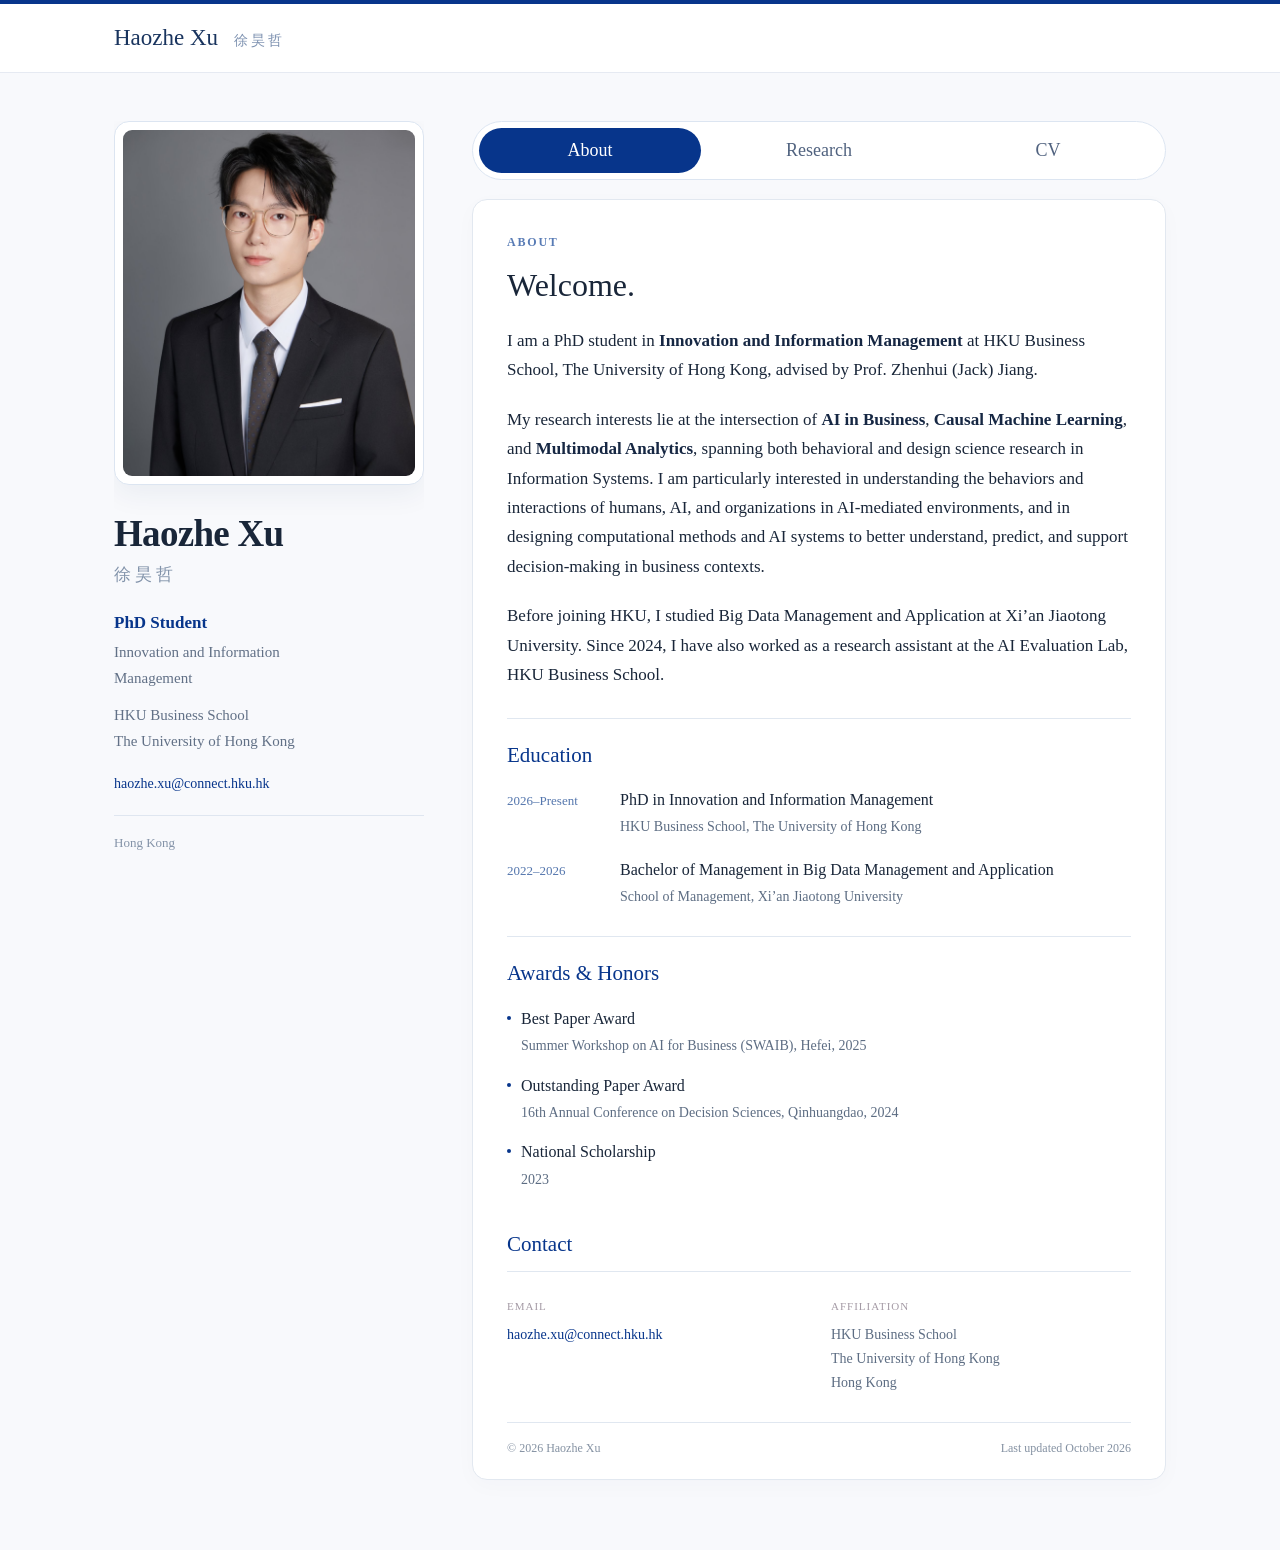
==== index.html @ ce141fff "Add files via upload" ====
<!doctype html>
<html lang="en">
<head>
<meta charset="utf-8"><meta name="viewport" content="width=device-width, initial-scale=1">
<title>Haozhe Xu | HKU Business School</title>
<meta name="description" content="Haozhe Xu is a PhD student in Innovation and Information Management at HKU Business School. Research interests: AI in Business, Causal Machine Learning, and Multimodal Analytics.">
<link rel="icon" type="image/svg+xml" href="data:image/svg+xml,%3Csvg xmlns='http://www.w3.org/2000/svg' viewBox='0 0 32 32'%3E%3Crect width='32' height='32' rx='3' fill='%2307358b'/%3E%3Ctext x='16' y='22' text-anchor='middle' font-family='Georgia' font-size='20' fill='white'%3EH%3C/text%3E%3C/svg%3E">
<link rel="stylesheet" href="style.css">
</head>
<body>
<a class="skip-link" href="#about">Skip to content</a>
<header class="masthead"><div class="header-inner"><a class="wordmark" href="#home">Haozhe Xu<span>徐昊哲</span></a></div></header>
<div class="page" id="home">
<nav class="content-nav" aria-label="Main navigation"><a href="#about" class="active" aria-current="page">About</a><a href="#research">Research</a><a href="#cv">CV</a></nav>
<aside class="profile" aria-label="Personal information">
<div class="profile-content">
<div class="portrait" id="portrait" aria-label="Profile photo placeholder"></div>
<h1>Haozhe Xu</h1><p class="chinese-name" lang="zh">徐昊哲</p>
<p class="position">PhD Student</p><p class="affiliation">Innovation and Information<br>Management</p><p class="university">HKU Business School<br>The University of Hong Kong</p>
<div class="profile-links"><a class="email-link" href="mailto:haozhe.xu@connect.hku.hk">haozhe.xu@connect.hku.hk</a></div>

<p class="location">Hong Kong</p>
</div></aside>
<main>
<section class="about page-panel" id="about"><p class="eyebrow">ABOUT</p><h2>Welcome.</h2>
<p>I am a PhD student in <strong>Innovation and Information Management</strong> at HKU Business School, The University of Hong Kong, advised by Prof. Zhenhui (Jack) Jiang.</p>
<p>My research interests lie at the intersection of <strong>AI in Business</strong>, <strong>Causal Machine Learning</strong>, and <strong>Multimodal Analytics</strong>, spanning both behavioral and design science research in Information Systems. I am particularly interested in understanding the behaviors and interactions of humans, AI, and organizations in AI-mediated environments, and in designing computational methods and AI systems to better understand, predict, and support decision-making in business contexts.</p>
<p>Before joining HKU, I studied Big Data Management and Application at Xi’an Jiaotong University. Since 2024, I have also worked as a research assistant at the AI Evaluation Lab, HKU Business School.</p>
<div class="education"><h3>Education</h3>
<article class="education-item"><p class="education-period">2026–Present</p><div><h4>PhD in Innovation and Information Management</h4><p>HKU Business School, The University of Hong Kong</p></div></article>
<article class="education-item"><p class="education-period">2022–2026</p><div><h4>Bachelor of Management in Big Data Management and Application</h4><p>School of Management, Xi’an Jiaotong University</p></div></article>
</div>
<div class="awards"><h3>Awards &amp; Honors</h3>
<article class="award-item"><h4>Best Paper Award</h4><p>Summer Workshop on AI for Business (SWAIB), Hefei, 2025</p></article>
<article class="award-item"><h4>Outstanding Paper Award</h4><p>16th Annual Conference on Decision Sciences, Qinhuangdao, 2024</p></article>
<article class="award-item"><h4>National Scholarship</h4><p>2023</p></article>
</div>
</section>
<section id="research" class="page-panel" hidden><div class="section-title"><h2>Working Papers</h2></div>
<article class="research-item"><h3>Funnel-Aware Policy Learning for Online Experiments</h3><p class="paper-status">Pending for submission</p><p class="paper-authors">Haozhe Xu, Kan Xu (equal contribution)</p><p class="paper-venues">INFORMS Annual Meeting 2026 · INFORMS Workshop on Data Science 2026 · Summer Workshop on AI for Business (SWAIB) 2026</p></article>
<article class="research-item"><h3>Predicting Subjective Veracity of Short-Form Videos for AI-Assisted Platform Governance: An Information-Theoretic Multimodal Learning Approach</h3><p class="paper-status">Manuscript in preparation</p><p class="paper-authors">Haozhe Xu, Yidong Chai, Yang Liu</p><p class="paper-venues">Summer Workshop on AI for Business (SWAIB) 2025 · China Summer Workshop on Information Management (CSWIM) 2025</p><p class="paper-award">Best Paper Award, SWAIB 2025</p></article>
<div class="section-title publication-heading"><h2>Journal Publications</h2></div>
<article class="research-item"><h3>Beyond Visual Appeal: Analyzing the Impact of Sensory Experience of Hotel Marketing and Review Images on Sales</h3><p class="paper-authors">Haoqiang Sun, <strong>Haozhe Xu</strong>, Shaolong Sun, Hengyun Li, Shouyang Wang</p><p class="paper-venues"><em>Journal of Travel Research</em>, 2025</p></article>
<article class="research-item"><h3>Unlocking the Power of Multimodal Online Reviews: A Multisensory Perspective</h3><p class="paper-authors">Shaolong Sun, Haoqiang Sun, <strong>Haozhe Xu</strong>, Hengyun Li, Shouyang Wang</p><p class="paper-venues"><em>Tourism Management</em>, 2025</p></article>
</section>

<section id="cv" class="page-panel" hidden><div class="section-title"><h2>Curriculum Vitae</h2></div><div class="cv-placeholder"><p>CV will be available here.</p></div><div id="cv-document" hidden></div></section>
<section id="contact"><div class="section-title"><h2>Contact</h2></div><div class="contact-grid"><div><p class="contact-label">EMAIL</p><a href="mailto:haozhe.xu@connect.hku.hk">haozhe.xu@connect.hku.hk</a></div><div><p class="contact-label">AFFILIATION</p><p>HKU Business School<br>The University of Hong Kong<br>Hong Kong</p></div></div></section>
<footer><span>© <span id="year">2026</span> Haozhe Xu</span><span>Last updated October 2026</span></footer>

</main></div>
<script src="profile.js"></script><script src="script.js"></script>
</body></html>
---- style.css ----
:root{--wine:#76203c;--ink:#303038;--muted:#73717a;--line:#e7e4e8;--font:'Times New Roman',Times,'Songti SC',SimSun,serif}
*{box-sizing:border-box}html{scroll-behavior:smooth;scroll-padding-top:90px}body{margin:0;background:#fafafb;color:var(--ink);font:16px/1.7 var(--font)}a{color:var(--wine);text-decoration:none}a:hover{text-decoration:underline;text-underline-offset:4px}a:focus-visible{outline:2px solid var(--wine);outline-offset:5px}button,input,a{font-family:inherit}[hidden]{display:none!important}strong{font-weight:bold;color:var(--ink)}
.skip-link{position:absolute;left:20px;top:-100px;background:#fff;padding:8px;z-index:20}.skip-link:focus{top:8px}.masthead{background:#fff;border-top:3px solid var(--wine);border-bottom:1px solid var(--line)}.header-inner{max-width:1160px;margin:auto;padding:18px 30px}.wordmark{font-size:23px;color:var(--ink)}.wordmark span{font-size:14px;color:#8f7e89;margin-left:16px;letter-spacing:3px}
.page{max-width:1160px;margin:auto;padding:43px 30px;display:grid;grid-template-columns:235px minmax(0,1fr);grid-template-rows:auto 1fr;column-gap:58px;row-gap:23px}.profile{grid-column:1;grid-row:1/3;align-self:start;position:sticky;top:22px;max-height:calc(100vh - 44px);max-height:calc(100dvh - 44px);overflow-y:auto;scrollbar-width:thin;scrollbar-color:#d8bbc7 transparent;min-width:0}.profile-content{padding:5px 5px 19px;text-align:left}.portrait{position:relative;width:100%;aspect-ratio:225/260;margin:0 auto 27px;background:#fff;padding:5px;border:1px solid #b68b9d;border-radius:5px;overflow:hidden;box-shadow:0 4px 12px #402a340a}.portrait img{display:block;width:100%;height:100%;object-fit:cover;border-radius:2px}h1{font-size:31px;line-height:1.2;font-weight:normal;letter-spacing:-.4px;margin:0 0 8px}.chinese-name{font-size:17px;letter-spacing:4px;color:#8d7b86;margin:0 0 24px}.position{font-size:15px;font-weight:bold;color:var(--wine);margin:0 0 6px}.affiliation,.university{font-size:14px;line-height:1.65;color:var(--muted);margin:0 0 17px}.university{margin:0}.profile-links{display:flex;flex-wrap:wrap;gap:8px;margin-top:24px}.profile-links a{font-size:14px;line-height:1.5;padding:4px 10px;border:1px solid #e7dce2;border-radius:4px;background:white}.profile-links .email-link{width:100%;font-size:13px;overflow-wrap:anywhere;padding:0;border:0;background:transparent}.location{font-size:13px;color:#9a929b;margin:21px 0 0;padding-top:16px;border-top:1px solid var(--line)}
.content-nav{grid-column:2;grid-row:1;position:sticky;top:12px;z-index:5;display:grid;grid-template-columns:repeat(3,minmax(0,1fr));gap:6px;align-self:start;background:#fff;padding:5px;border:1px solid #e4dfe5;border-radius:7px;box-shadow:0 3px 10px #402a3408}.content-nav a{display:flex;justify-content:center;align-items:center;min-height:44px;padding:7px 10px;font-size:18px;color:#7f737c;border-radius:4px;transition:background .15s,color .15s}.content-nav a:hover{background:#f8f1f4;color:var(--wine);text-decoration:none}.content-nav a.active{color:white;background:var(--wine)}main{grid-column:2;grid-row:2;min-width:0;padding:29px 32px 23px;border:1px solid #e6e2e8;border-radius:7px;background:#fff;box-shadow:0 5px 20px #402a3405}
.page-panel{padding:0;margin:0 0 37px;min-height:300px}.eyebrow{font-size:11px;letter-spacing:1.8px;color:#947180;margin:0 0 13px}.about h2{font-size:30px;font-weight:normal;line-height:1.2;margin:0 0 22px;color:var(--ink)}.about>p:not(.eyebrow){margin:0 0 18px}.section-title{display:flex;justify-content:space-between;align-items:baseline;flex-wrap:wrap;gap:10px;border-bottom:1px solid var(--line);padding-bottom:12px;margin-bottom:25px}.section-title h2{font-size:24px;font-weight:normal;line-height:1.3;margin:0;color:var(--wine)}.section-title span{font-size:13px;color:var(--muted)}
.research-item{padding:0 0 24px;margin:0 0 25px;border-bottom:1px solid #eeebef}.research-item:last-child{padding-bottom:0;margin-bottom:0;border:0}.research-item h3{font-size:19px;line-height:1.45;font-weight:bold;margin:0 0 10px;color:var(--ink);overflow-wrap:anywhere}.paper-status{display:block;font-size:13px;line-height:1.5;font-style:italic;margin:0 0 12px;color:#987587}.paper-authors{font-size:14px;line-height:1.6;margin:0 0 10px;color:#56505a}.paper-venues{font-size:14px;line-height:1.65;margin:0;color:#7f7580}.paper-award{font-size:13px;margin:11px 0 0;color:var(--wine)}.publication-heading{margin-top:34px}
.education,.awards,.interests{border-top:1px solid var(--line);margin-top:28px;padding-top:22px}.education h3,.awards h3,.interests h3{font-size:21px;line-height:1.4;font-weight:normal;color:var(--wine);margin:0 0 19px}.education-item{display:grid;grid-template-columns:98px minmax(0,1fr);gap:15px;margin:0 0 20px}.education-item:last-child{margin-bottom:0}.education-period{font-size:13px;line-height:1.5;color:#9a7887;margin:0;padding-top:2px}.education-item h4,.award-item h4{font-size:16px;line-height:1.4;font-weight:normal;color:var(--ink);margin:0 0 5px}.education-item div>p,.award-item p{font-size:14px;line-height:1.6;color:var(--muted);margin:0}.award-item{padding:0 0 0 14px;margin-bottom:17px;position:relative}.award-item:before{content:'';position:absolute;left:0;top:8px;width:4px;height:4px;border-radius:50%;background:#b799a6}.award-item:last-child{margin-bottom:0}.interests ul{list-style:none;padding:0;margin:0;display:flex;flex-wrap:wrap;gap:10px}.interests li{font-size:14px;color:var(--wine)}
.cv-placeholder{min-height:230px;display:flex;align-items:center;justify-content:center;color:var(--muted)}.cv-placeholder p{font-size:16px;margin:0}.cv-download{display:inline-block;padding:8px 16px;border:1px solid var(--wine);border-radius:4px;margin-bottom:18px}.cv-viewer{width:100%;min-height:650px;border:1px solid var(--line)}#contact{padding-top:3px;margin-bottom:27px}#contact .section-title h2{font-size:21px}.contact-grid{display:grid;grid-template-columns:1fr 1fr;gap:24px;font-size:14px}.contact-label{font-size:11px;letter-spacing:1px;color:#a49aa5;margin:0 0 7px}.contact-grid p:not(.contact-label){margin:0;color:var(--muted)}.contact-grid a{overflow-wrap:anywhere}footer{display:flex;justify-content:space-between;flex-wrap:wrap;gap:8px;border-top:1px solid var(--line);padding-top:15px;margin-top:26px;font-size:12px;color:#a096a2}
@media(max-width:950px){.page{grid-template-columns:215px minmax(0,1fr);column-gap:32px;padding:30px 24px}main{padding:25px}.education-item{grid-template-columns:1fr;gap:4px}.contact-grid{grid-template-columns:1fr;gap:18px}}
@media(max-width:700px){html{scroll-padding-top:80px}.header-inner{padding:15px 20px}.page{display:flex;flex-direction:column;gap:26px;padding:20px 16px 30px}.content-nav{order:0;top:8px;width:100%;flex-shrink:0}.content-nav a{min-height:42px;font-size:17px}.profile{order:1;position:static;max-height:none;overflow:visible;width:100%}.profile-content{max-width:350px;margin:auto;text-align:center}.portrait{max-width:220px;margin-bottom:23px}.profile-links{justify-content:center}.location{margin-top:18px}main{order:2;width:100%;padding:25px 22px}h1{font-size:29px}.about h2{font-size:28px}.page-panel{min-height:0}.section-title h2{font-size:23px}.research-item h3{font-size:18px}.cv-viewer{min-height:480px}}
@media(prefers-reduced-motion:reduce){html{scroll-behavior:auto}.content-nav a{transition:none}}
@media print{body{background:white}.masthead,.portrait,.profile-links,.content-nav,.location,footer{display:none!important}.page{display:block;padding:0}.profile{position:static;max-height:none;overflow:visible;margin-bottom:20px}.profile-content{padding:0;text-align:left}main{border:0;padding:0;box-shadow:none}.page-panel{min-height:0}.research-item,.education-item,.award-item{break-inside:avoid}@page{margin:18mm}}

/* October 2026 redesign — spacious academic layout / Oxford-blue palette */
:root{
  --wine:#07358b;
  --ink:#192639;
  --muted:#5d6d83;
  --line:#e0e7f0;
}
body{background:#f8f9fc;color:var(--ink);font-size:17px;line-height:1.73}
a:hover{color:#092d72}
strong{color:#162743}
.masthead{border-top:4px solid #07358b;border-bottom:1px solid #e6eaf2;background:#ffffff}
.header-inner{max-width:1120px;padding:14px 34px}
.wordmark{font-size:23px;color:#19345e}
.wordmark span{color:#7d91b0;font-size:14px}
.page{max-width:1120px;padding:48px 34px 70px;grid-template-columns:310px minmax(0,1fr);column-gap:48px;row-gap:19px}
.profile{top:24px;max-height:calc(100vh - 48px);max-height:calc(100dvh - 48px);scrollbar-color:#c7d6eb transparent}
.profile-content{padding:0 0 18px}
.portrait{width:100%;aspect-ratio: 4/4.7;padding:8px;margin:0 auto 27px;border:1px solid #dce5f1;border-radius:15px;background:white;box-shadow:0 10px 28px rgba(25,53,93,.06)}
.portrait img{border-radius:9px;object-position:center 25%}
h1{font-size:37px;font-weight:bold;letter-spacing:-.7px;margin-bottom:4px}
.chinese-name{font-size:17px;color:#8293aa;margin-bottom:18px}
.position{font-size:17px;color:#07358b;margin-bottom:3px}
.affiliation,.university{font-size:15px;color:#617086;line-height:1.7;margin-bottom:12px}
.profile-links{margin-top:19px;gap:9px}
.profile-links a:not(.email-link){border:1px solid #d8e2f1;border-radius:18px;padding:5px 13px;color:#07358b;background:#fff}
.profile-links .email-link{font-size:14px;color:#07358b}
.location{color:#8493a8;border-top:1px solid #dfe6f0}
.content-nav{top:14px;border:1px solid #dce5f1;border-radius:40px;padding:6px;gap:7px;box-shadow:none}
.content-nav a{min-height:45px;border-radius:30px;font-size:18px;color:#50627f}
.content-nav a:hover{background:#edf3fc;color:#07358b}
.content-nav a.active{background:#07358b;color:#fff}
main{padding:32px 34px 20px;border:1px solid #e2e8f0;border-radius:15px;box-shadow:0 6px 22px rgba(22,48,84,.025)}
.eyebrow{color:#587bb5;font-size:12px;font-weight:bold}
.about h2{font-size:32px}
.about>p:not(.eyebrow){margin-bottom:20px}
.section-title h2,.education h3,.awards h3,.interests h3{color:#07358b}
.education-period,.paper-status{color:#5476ad}
.paper-award,.interests li{color:#07358b}
.paper-authors{color:#485872}
.paper-venues{color:#718199}
.award-item:before{background:#07358b}
.cv-download{border-radius:20px}
footer{color:#8491a2}
@media(max-width:1010px){.page{grid-template-columns:270px minmax(0,1fr);column-gap:30px;padding:35px 24px 60px}.header-inner{padding-inline:24px}main{padding:27px}.portrait{aspect-ratio:4/4.8}}
@media(max-width:700px){.page{padding:20px 17px 36px;gap:24px}.content-nav{top:8px}.profile{max-height:none;overflow:visible}.profile-content{max-width:365px}.portrait{max-width:300px;aspect-ratio:4/4.7}.profile-links{justify-content:center}main{padding:26px 23px}.header-inner{padding:13px 20px}h1{font-size:34px}}
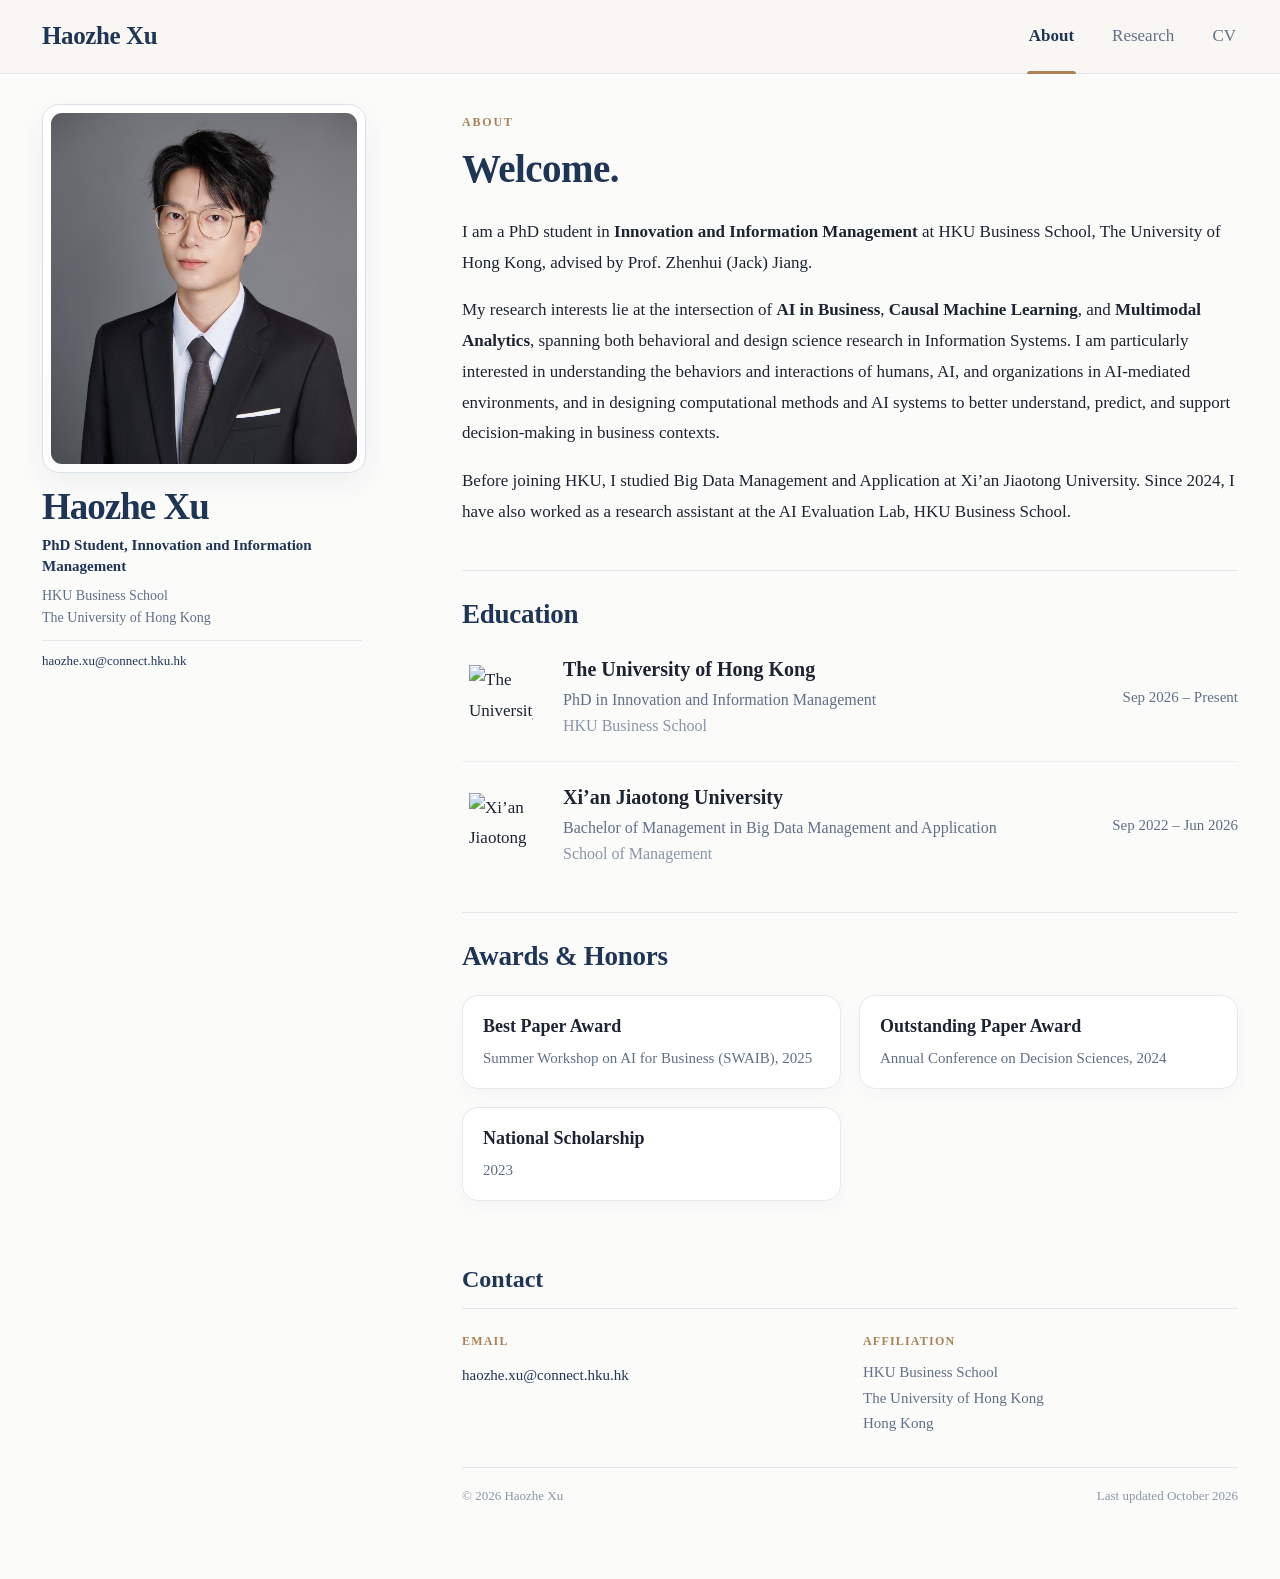
==== commit f7cc7f38: "Add files via upload" ====
--- a/index.html
+++ b/index.html
@@ -1,53 +1,199 @@
 <!doctype html>
 <html lang="en">
 <head>
-<meta charset="utf-8"><meta name="viewport" content="width=device-width, initial-scale=1">
+<meta charset="utf-8">
+<meta name="viewport" content="width=device-width, initial-scale=1">
 <title>Haozhe Xu | HKU Business School</title>
 <meta name="description" content="Haozhe Xu is a PhD student in Innovation and Information Management at HKU Business School. Research interests: AI in Business, Causal Machine Learning, and Multimodal Analytics.">
-<link rel="icon" type="image/svg+xml" href="data:image/svg+xml,%3Csvg xmlns='http://www.w3.org/2000/svg' viewBox='0 0 32 32'%3E%3Crect width='32' height='32' rx='3' fill='%2307358b'/%3E%3Ctext x='16' y='22' text-anchor='middle' font-family='Georgia' font-size='20' fill='white'%3EH%3C/text%3E%3C/svg%3E">
+<link rel="icon" type="image/svg+xml" href="data:image/svg+xml,%3Csvg xmlns='http://www.w3.org/2000/svg' viewBox='0 0 32 32'%3E%3Crect width='32' height='32' rx='6' fill='%2307358b'/%3E%3Ctext x='16' y='22' text-anchor='middle' font-family='Georgia' font-size='19' fill='white'%3EH%3C/text%3E%3C/svg%3E">
 <link rel="stylesheet" href="style.css">
 </head>
 <body>
 <a class="skip-link" href="#about">Skip to content</a>
-<header class="masthead"><div class="header-inner"><a class="wordmark" href="#home">Haozhe Xu<span>徐昊哲</span></a></div></header>
+<header class="site-header">
+  <div class="site-header-inner">
+    <a class="site-brand" href="#about">Haozhe Xu</a>
+    <nav class="content-nav" aria-label="Main navigation">
+      <a href="#about" class="active" aria-current="page">About</a>
+      <a href="#research">Research</a>
+      <a href="#cv">CV</a>
+    </nav>
+  </div>
+</header>
 <div class="page" id="home">
-<nav class="content-nav" aria-label="Main navigation"><a href="#about" class="active" aria-current="page">About</a><a href="#research">Research</a><a href="#cv">CV</a></nav>
-<aside class="profile" aria-label="Personal information">
-<div class="profile-content">
-<div class="portrait" id="portrait" aria-label="Profile photo placeholder"></div>
-<h1>Haozhe Xu</h1><p class="chinese-name" lang="zh">徐昊哲</p>
-<p class="position">PhD Student</p><p class="affiliation">Innovation and Information<br>Management</p><p class="university">HKU Business School<br>The University of Hong Kong</p>
-<div class="profile-links"><a class="email-link" href="mailto:haozhe.xu@connect.hku.hk">haozhe.xu@connect.hku.hk</a></div>
+  <aside class="profile" aria-label="Personal information">
+    <div class="profile-card">
+      <div class="portrait" id="portrait" aria-label="Profile photo placeholder"></div>
+      <div class="profile-intro">
+        <h1>Haozhe Xu</h1>
+        <p class="position">PhD Student, Innovation and Information Management</p>
+        <p class="university">HKU Business School</p>
+        <p class="university second-line">The University of Hong Kong</p>
+      </div>
+      <div class="profile-meta">
+        <a class="email-link" href="mailto:haozhe.xu@connect.hku.hk">haozhe.xu@connect.hku.hk</a>
+      </div>
+      <div class="profile-links">
+        <!-- dynamic links inserted by script.js -->
+      </div>
+    </div>
+  </aside>
 
-<p class="location">Hong Kong</p>
-</div></aside>
-<main>
-<section class="about page-panel" id="about"><p class="eyebrow">ABOUT</p><h2>Welcome.</h2>
-<p>I am a PhD student in <strong>Innovation and Information Management</strong> at HKU Business School, The University of Hong Kong, advised by Prof. Zhenhui (Jack) Jiang.</p>
-<p>My research interests lie at the intersection of <strong>AI in Business</strong>, <strong>Causal Machine Learning</strong>, and <strong>Multimodal Analytics</strong>, spanning both behavioral and design science research in Information Systems. I am particularly interested in understanding the behaviors and interactions of humans, AI, and organizations in AI-mediated environments, and in designing computational methods and AI systems to better understand, predict, and support decision-making in business contexts.</p>
-<p>Before joining HKU, I studied Big Data Management and Application at Xi’an Jiaotong University. Since 2024, I have also worked as a research assistant at the AI Evaluation Lab, HKU Business School.</p>
-<div class="education"><h3>Education</h3>
-<article class="education-item"><p class="education-period">2026–Present</p><div><h4>PhD in Innovation and Information Management</h4><p>HKU Business School, The University of Hong Kong</p></div></article>
-<article class="education-item"><p class="education-period">2022–2026</p><div><h4>Bachelor of Management in Big Data Management and Application</h4><p>School of Management, Xi’an Jiaotong University</p></div></article>
+  <div class="content-area">
+
+
+    <main>
+      <section class="page-panel about" id="about">
+        <p class="eyebrow">ABOUT</p>
+        <h2>Welcome.</h2>
+        <p>I am a PhD student in <strong>Innovation and Information Management</strong> at HKU Business School, The University of Hong Kong, advised by Prof. Zhenhui (Jack) Jiang.</p>
+        <p>My research interests lie at the intersection of <strong>AI in Business</strong>, <strong>Causal Machine Learning</strong>, and <strong>Multimodal Analytics</strong>, spanning both behavioral and design science research in Information Systems. I am particularly interested in understanding the behaviors and interactions of humans, AI, and organizations in AI-mediated environments, and in designing computational methods and AI systems to better understand, predict, and support decision-making in business contexts.</p>
+        <p>Before joining HKU, I studied Big Data Management and Application at Xi’an Jiaotong University. Since 2024, I have also worked as a research assistant at the AI Evaluation Lab, HKU Business School.</p>
+
+        <div class="content-block education">
+          <div class="block-heading">
+            <h3>Education</h3>
+          </div>
+
+          <article class="education-item with-logo">
+            <div class="edu-logo-wrap">
+              <img src="https://upload.wikimedia.org/wikipedia/en/thumb/4/44/HKU_Coat_of_Arms.svg/256px-HKU_Coat_of_Arms.svg.png" alt="The University of Hong Kong coat of arms" class="edu-logo">
+            </div>
+            <div class="edu-main">
+              <h4>The University of Hong Kong</h4>
+              <p class="edu-degree">PhD in Innovation and Information Management</p>
+              <p class="edu-school">HKU Business School</p>
+            </div>
+            <p class="education-period">Sep 2026 – Present</p>
+          </article>
+
+          <article class="education-item with-logo">
+            <div class="edu-logo-wrap">
+              <img src="https://upload.wikimedia.org/wikipedia/en/thumb/8/8f/Xi%27an_Jiaotong_University_logo.svg/256px-Xi%27an_Jiaotong_University_logo.svg.png" alt="Xi’an Jiaotong University logo" class="edu-logo">
+            </div>
+            <div class="edu-main">
+              <h4>Xi’an Jiaotong University</h4>
+              <p class="edu-degree">Bachelor of Management in Big Data Management and Application</p>
+              <p class="edu-school">School of Management</p>
+            </div>
+            <p class="education-period">Sep 2022 – Jun 2026</p>
+          </article>
+        </div>
+
+        <div class="content-block awards">
+          <div class="block-heading">
+            <h3>Awards &amp; Honors</h3>
+          </div>
+          <div class="list-cards two-column">
+            <article class="info-card compact">
+              <h4>Best Paper Award</h4>
+              <p>Summer Workshop on AI for Business (SWAIB), 2025</p>
+            </article>
+            <article class="info-card compact">
+              <h4>Outstanding Paper Award</h4>
+              <p>Annual Conference on Decision Sciences, 2024</p>
+            </article>
+            <article class="info-card compact">
+              <h4>National Scholarship</h4>
+              <p>2023</p>
+            </article>
+          </div>
+        </div>
+      </section>
+
+      <section id="research" class="page-panel" hidden>
+        <div class="section-title">
+          <h2>Research</h2>
+          <span>Selected work</span>
+        </div>
+
+        <div class="research-group">
+          <div class="group-heading">
+            <h3>Working Papers</h3>
+          </div>
+
+          <article class="research-item">
+            <div class="paper-topline">
+              <span class="paper-tag">Working Paper</span>
+              <span class="paper-status">Pending for submission</span>
+            </div>
+            <h3>Funnel-Aware Policy Learning for Online Experiments</h3>
+            <p class="paper-authors">Haozhe Xu, Kan Xu (equal contribution)</p>
+            <p class="paper-venues">Conference presentations: INFORMS Annual Meeting 2026 · INFORMS Workshop on Data Science 2026 · Summer Workshop on AI for Business (SWAIB) 2026</p>
+          </article>
+
+          <article class="research-item">
+            <div class="paper-topline">
+              <span class="paper-tag">Work in Progress</span>
+              <span class="paper-status">Manuscript in preparation</span>
+            </div>
+            <h3>Predicting Subjective Veracity of Short-Form Videos for AI-Assisted Platform Governance: An Information-Theoretic Multimodal Learning Approach</h3>
+            <p class="paper-authors">Haozhe Xu, Yidong Chai, Yang Liu</p>
+            <p class="paper-venues">Conference presentations: Summer Workshop on AI for Business (SWAIB) 2025 · China Summer Workshop on Information Management (CSWIM) 2025</p>
+            <p class="paper-award">Best Paper Award, SWAIB 2025</p>
+          </article>
+        </div>
+
+        <div class="research-group publication-heading">
+          <div class="group-heading">
+            <h3>Journal Publications</h3>
+          </div>
+
+          <article class="research-item">
+            <div class="paper-topline">
+              <span class="paper-tag solid">Publication</span>
+            </div>
+            <h3>Beyond Visual Appeal: Analyzing the Impact of Sensory Experience of Hotel Marketing and Review Images on Sales</h3>
+            <p class="paper-authors">Haoqiang Sun, <strong>Haozhe Xu</strong>, Shaolong Sun, Hengyun Li, Shouyang Wang</p>
+            <p class="paper-venues"><em>Journal of Travel Research</em>, 2025</p>
+          </article>
+
+          <article class="research-item">
+            <div class="paper-topline">
+              <span class="paper-tag solid">Publication</span>
+            </div>
+            <h3>Unlocking the Power of Multimodal Online Reviews: A Multisensory Perspective</h3>
+            <p class="paper-authors">Shaolong Sun, Haoqiang Sun, <strong>Haozhe Xu</strong>, Hengyun Li, Shouyang Wang</p>
+            <p class="paper-venues"><em>Tourism Management</em>, 2025</p>
+          </article>
+        </div>
+      </section>
+
+      <section id="cv" class="page-panel" hidden>
+        <div class="section-title">
+          <h2>Curriculum Vitae</h2>
+        </div>
+        <div class="cv-placeholder">
+          <p>CV will be available here.</p>
+        </div>
+        <div id="cv-document" hidden></div>
+      </section>
+
+      <section id="contact">
+        <div class="section-title small-title">
+          <h2>Contact</h2>
+        </div>
+        <div class="contact-grid">
+          <div>
+            <p class="contact-label">EMAIL</p>
+            <a href="mailto:haozhe.xu@connect.hku.hk">haozhe.xu@connect.hku.hk</a>
+          </div>
+          <div>
+            <p class="contact-label">AFFILIATION</p>
+            <p>HKU Business School<br>The University of Hong Kong<br>Hong Kong</p>
+          </div>
+        </div>
+      </section>
+
+      <footer>
+        <span>© <span id="year">2026</span> Haozhe Xu</span>
+        <span>Last updated October 2026</span>
+      </footer>
+    </main>
+  </div>
 </div>
-<div class="awards"><h3>Awards &amp; Honors</h3>
-<article class="award-item"><h4>Best Paper Award</h4><p>Summer Workshop on AI for Business (SWAIB), Hefei, 2025</p></article>
-<article class="award-item"><h4>Outstanding Paper Award</h4><p>16th Annual Conference on Decision Sciences, Qinhuangdao, 2024</p></article>
-<article class="award-item"><h4>National Scholarship</h4><p>2023</p></article>
-</div>
-</section>
-<section id="research" class="page-panel" hidden><div class="section-title"><h2>Working Papers</h2></div>
-<article class="research-item"><h3>Funnel-Aware Policy Learning for Online Experiments</h3><p class="paper-status">Pending for submission</p><p class="paper-authors">Haozhe Xu, Kan Xu (equal contribution)</p><p class="paper-venues">INFORMS Annual Meeting 2026 · INFORMS Workshop on Data Science 2026 · Summer Workshop on AI for Business (SWAIB) 2026</p></article>
-<article class="research-item"><h3>Predicting Subjective Veracity of Short-Form Videos for AI-Assisted Platform Governance: An Information-Theoretic Multimodal Learning Approach</h3><p class="paper-status">Manuscript in preparation</p><p class="paper-authors">Haozhe Xu, Yidong Chai, Yang Liu</p><p class="paper-venues">Summer Workshop on AI for Business (SWAIB) 2025 · China Summer Workshop on Information Management (CSWIM) 2025</p><p class="paper-award">Best Paper Award, SWAIB 2025</p></article>
-<div class="section-title publication-heading"><h2>Journal Publications</h2></div>
-<article class="research-item"><h3>Beyond Visual Appeal: Analyzing the Impact of Sensory Experience of Hotel Marketing and Review Images on Sales</h3><p class="paper-authors">Haoqiang Sun, <strong>Haozhe Xu</strong>, Shaolong Sun, Hengyun Li, Shouyang Wang</p><p class="paper-venues"><em>Journal of Travel Research</em>, 2025</p></article>
-<article class="research-item"><h3>Unlocking the Power of Multimodal Online Reviews: A Multisensory Perspective</h3><p class="paper-authors">Shaolong Sun, Haoqiang Sun, <strong>Haozhe Xu</strong>, Hengyun Li, Shouyang Wang</p><p class="paper-venues"><em>Tourism Management</em>, 2025</p></article>
-</section>
 
-<section id="cv" class="page-panel" hidden><div class="section-title"><h2>Curriculum Vitae</h2></div><div class="cv-placeholder"><p>CV will be available here.</p></div><div id="cv-document" hidden></div></section>
-<section id="contact"><div class="section-title"><h2>Contact</h2></div><div class="contact-grid"><div><p class="contact-label">EMAIL</p><a href="mailto:haozhe.xu@connect.hku.hk">haozhe.xu@connect.hku.hk</a></div><div><p class="contact-label">AFFILIATION</p><p>HKU Business School<br>The University of Hong Kong<br>Hong Kong</p></div></div></section>
-<footer><span>© <span id="year">2026</span> Haozhe Xu</span><span>Last updated October 2026</span></footer>
-
-</main></div>
-<script src="profile.js"></script><script src="script.js"></script>
-</body></html>
+<script src="profile.js"></script>
+<script src="script.js"></script>
+</body>
+</html>
--- a/style.css
+++ b/style.css
@@ -1,59 +1,274 @@
-:root{--wine:#76203c;--ink:#303038;--muted:#73717a;--line:#e7e4e8;--font:'Times New Roman',Times,'Songti SC',SimSun,serif}
-*{box-sizing:border-box}html{scroll-behavior:smooth;scroll-padding-top:90px}body{margin:0;background:#fafafb;color:var(--ink);font:16px/1.7 var(--font)}a{color:var(--wine);text-decoration:none}a:hover{text-decoration:underline;text-underline-offset:4px}a:focus-visible{outline:2px solid var(--wine);outline-offset:5px}button,input,a{font-family:inherit}[hidden]{display:none!important}strong{font-weight:bold;color:var(--ink)}
-.skip-link{position:absolute;left:20px;top:-100px;background:#fff;padding:8px;z-index:20}.skip-link:focus{top:8px}.masthead{background:#fff;border-top:3px solid var(--wine);border-bottom:1px solid var(--line)}.header-inner{max-width:1160px;margin:auto;padding:18px 30px}.wordmark{font-size:23px;color:var(--ink)}.wordmark span{font-size:14px;color:#8f7e89;margin-left:16px;letter-spacing:3px}
-.page{max-width:1160px;margin:auto;padding:43px 30px;display:grid;grid-template-columns:235px minmax(0,1fr);grid-template-rows:auto 1fr;column-gap:58px;row-gap:23px}.profile{grid-column:1;grid-row:1/3;align-self:start;position:sticky;top:22px;max-height:calc(100vh - 44px);max-height:calc(100dvh - 44px);overflow-y:auto;scrollbar-width:thin;scrollbar-color:#d8bbc7 transparent;min-width:0}.profile-content{padding:5px 5px 19px;text-align:left}.portrait{position:relative;width:100%;aspect-ratio:225/260;margin:0 auto 27px;background:#fff;padding:5px;border:1px solid #b68b9d;border-radius:5px;overflow:hidden;box-shadow:0 4px 12px #402a340a}.portrait img{display:block;width:100%;height:100%;object-fit:cover;border-radius:2px}h1{font-size:31px;line-height:1.2;font-weight:normal;letter-spacing:-.4px;margin:0 0 8px}.chinese-name{font-size:17px;letter-spacing:4px;color:#8d7b86;margin:0 0 24px}.position{font-size:15px;font-weight:bold;color:var(--wine);margin:0 0 6px}.affiliation,.university{font-size:14px;line-height:1.65;color:var(--muted);margin:0 0 17px}.university{margin:0}.profile-links{display:flex;flex-wrap:wrap;gap:8px;margin-top:24px}.profile-links a{font-size:14px;line-height:1.5;padding:4px 10px;border:1px solid #e7dce2;border-radius:4px;background:white}.profile-links .email-link{width:100%;font-size:13px;overflow-wrap:anywhere;padding:0;border:0;background:transparent}.location{font-size:13px;color:#9a929b;margin:21px 0 0;padding-top:16px;border-top:1px solid var(--line)}
-.content-nav{grid-column:2;grid-row:1;position:sticky;top:12px;z-index:5;display:grid;grid-template-columns:repeat(3,minmax(0,1fr));gap:6px;align-self:start;background:#fff;padding:5px;border:1px solid #e4dfe5;border-radius:7px;box-shadow:0 3px 10px #402a3408}.content-nav a{display:flex;justify-content:center;align-items:center;min-height:44px;padding:7px 10px;font-size:18px;color:#7f737c;border-radius:4px;transition:background .15s,color .15s}.content-nav a:hover{background:#f8f1f4;color:var(--wine);text-decoration:none}.content-nav a.active{color:white;background:var(--wine)}main{grid-column:2;grid-row:2;min-width:0;padding:29px 32px 23px;border:1px solid #e6e2e8;border-radius:7px;background:#fff;box-shadow:0 5px 20px #402a3405}
-.page-panel{padding:0;margin:0 0 37px;min-height:300px}.eyebrow{font-size:11px;letter-spacing:1.8px;color:#947180;margin:0 0 13px}.about h2{font-size:30px;font-weight:normal;line-height:1.2;margin:0 0 22px;color:var(--ink)}.about>p:not(.eyebrow){margin:0 0 18px}.section-title{display:flex;justify-content:space-between;align-items:baseline;flex-wrap:wrap;gap:10px;border-bottom:1px solid var(--line);padding-bottom:12px;margin-bottom:25px}.section-title h2{font-size:24px;font-weight:normal;line-height:1.3;margin:0;color:var(--wine)}.section-title span{font-size:13px;color:var(--muted)}
-.research-item{padding:0 0 24px;margin:0 0 25px;border-bottom:1px solid #eeebef}.research-item:last-child{padding-bottom:0;margin-bottom:0;border:0}.research-item h3{font-size:19px;line-height:1.45;font-weight:bold;margin:0 0 10px;color:var(--ink);overflow-wrap:anywhere}.paper-status{display:block;font-size:13px;line-height:1.5;font-style:italic;margin:0 0 12px;color:#987587}.paper-authors{font-size:14px;line-height:1.6;margin:0 0 10px;color:#56505a}.paper-venues{font-size:14px;line-height:1.65;margin:0;color:#7f7580}.paper-award{font-size:13px;margin:11px 0 0;color:var(--wine)}.publication-heading{margin-top:34px}
-.education,.awards,.interests{border-top:1px solid var(--line);margin-top:28px;padding-top:22px}.education h3,.awards h3,.interests h3{font-size:21px;line-height:1.4;font-weight:normal;color:var(--wine);margin:0 0 19px}.education-item{display:grid;grid-template-columns:98px minmax(0,1fr);gap:15px;margin:0 0 20px}.education-item:last-child{margin-bottom:0}.education-period{font-size:13px;line-height:1.5;color:#9a7887;margin:0;padding-top:2px}.education-item h4,.award-item h4{font-size:16px;line-height:1.4;font-weight:normal;color:var(--ink);margin:0 0 5px}.education-item div>p,.award-item p{font-size:14px;line-height:1.6;color:var(--muted);margin:0}.award-item{padding:0 0 0 14px;margin-bottom:17px;position:relative}.award-item:before{content:'';position:absolute;left:0;top:8px;width:4px;height:4px;border-radius:50%;background:#b799a6}.award-item:last-child{margin-bottom:0}.interests ul{list-style:none;padding:0;margin:0;display:flex;flex-wrap:wrap;gap:10px}.interests li{font-size:14px;color:var(--wine)}
-.cv-placeholder{min-height:230px;display:flex;align-items:center;justify-content:center;color:var(--muted)}.cv-placeholder p{font-size:16px;margin:0}.cv-download{display:inline-block;padding:8px 16px;border:1px solid var(--wine);border-radius:4px;margin-bottom:18px}.cv-viewer{width:100%;min-height:650px;border:1px solid var(--line)}#contact{padding-top:3px;margin-bottom:27px}#contact .section-title h2{font-size:21px}.contact-grid{display:grid;grid-template-columns:1fr 1fr;gap:24px;font-size:14px}.contact-label{font-size:11px;letter-spacing:1px;color:#a49aa5;margin:0 0 7px}.contact-grid p:not(.contact-label){margin:0;color:var(--muted)}.contact-grid a{overflow-wrap:anywhere}footer{display:flex;justify-content:space-between;flex-wrap:wrap;gap:8px;border-top:1px solid var(--line);padding-top:15px;margin-top:26px;font-size:12px;color:#a096a2}
-@media(max-width:950px){.page{grid-template-columns:215px minmax(0,1fr);column-gap:32px;padding:30px 24px}main{padding:25px}.education-item{grid-template-columns:1fr;gap:4px}.contact-grid{grid-template-columns:1fr;gap:18px}}
-@media(max-width:700px){html{scroll-padding-top:80px}.header-inner{padding:15px 20px}.page{display:flex;flex-direction:column;gap:26px;padding:20px 16px 30px}.content-nav{order:0;top:8px;width:100%;flex-shrink:0}.content-nav a{min-height:42px;font-size:17px}.profile{order:1;position:static;max-height:none;overflow:visible;width:100%}.profile-content{max-width:350px;margin:auto;text-align:center}.portrait{max-width:220px;margin-bottom:23px}.profile-links{justify-content:center}.location{margin-top:18px}main{order:2;width:100%;padding:25px 22px}h1{font-size:29px}.about h2{font-size:28px}.page-panel{min-height:0}.section-title h2{font-size:23px}.research-item h3{font-size:18px}.cv-viewer{min-height:480px}}
-@media(prefers-reduced-motion:reduce){html{scroll-behavior:auto}.content-nav a{transition:none}}
-@media print{body{background:white}.masthead,.portrait,.profile-links,.content-nav,.location,footer{display:none!important}.page{display:block;padding:0}.profile{position:static;max-height:none;overflow:visible;margin-bottom:20px}.profile-content{padding:0;text-align:left}main{border:0;padding:0;box-shadow:none}.page-panel{min-height:0}.research-item,.education-item,.award-item{break-inside:avoid}@page{margin:18mm}}
-
-/* October 2026 redesign — spacious academic layout / Oxford-blue palette */
 :root{
-  --wine:#07358b;
-  --ink:#192639;
-  --muted:#5d6d83;
-  --line:#e0e7f0;
-}
-body{background:#f8f9fc;color:var(--ink);font-size:17px;line-height:1.73}
-a:hover{color:#092d72}
-strong{color:#162743}
-.masthead{border-top:4px solid #07358b;border-bottom:1px solid #e6eaf2;background:#ffffff}
-.header-inner{max-width:1120px;padding:14px 34px}
-.wordmark{font-size:23px;color:#19345e}
-.wordmark span{color:#7d91b0;font-size:14px}
-.page{max-width:1120px;padding:48px 34px 70px;grid-template-columns:310px minmax(0,1fr);column-gap:48px;row-gap:19px}
-.profile{top:24px;max-height:calc(100vh - 48px);max-height:calc(100dvh - 48px);scrollbar-color:#c7d6eb transparent}
-.profile-content{padding:0 0 18px}
-.portrait{width:100%;aspect-ratio: 4/4.7;padding:8px;margin:0 auto 27px;border:1px solid #dce5f1;border-radius:15px;background:white;box-shadow:0 10px 28px rgba(25,53,93,.06)}
-.portrait img{border-radius:9px;object-position:center 25%}
-h1{font-size:37px;font-weight:bold;letter-spacing:-.7px;margin-bottom:4px}
-.chinese-name{font-size:17px;color:#8293aa;margin-bottom:18px}
-.position{font-size:17px;color:#07358b;margin-bottom:3px}
-.affiliation,.university{font-size:15px;color:#617086;line-height:1.7;margin-bottom:12px}
-.profile-links{margin-top:19px;gap:9px}
-.profile-links a:not(.email-link){border:1px solid #d8e2f1;border-radius:18px;padding:5px 13px;color:#07358b;background:#fff}
-.profile-links .email-link{font-size:14px;color:#07358b}
-.location{color:#8493a8;border-top:1px solid #dfe6f0}
-.content-nav{top:14px;border:1px solid #dce5f1;border-radius:40px;padding:6px;gap:7px;box-shadow:none}
-.content-nav a{min-height:45px;border-radius:30px;font-size:18px;color:#50627f}
-.content-nav a:hover{background:#edf3fc;color:#07358b}
-.content-nav a.active{background:#07358b;color:#fff}
-main{padding:32px 34px 20px;border:1px solid #e2e8f0;border-radius:15px;box-shadow:0 6px 22px rgba(22,48,84,.025)}
-.eyebrow{color:#587bb5;font-size:12px;font-weight:bold}
-.about h2{font-size:32px}
-.about>p:not(.eyebrow){margin-bottom:20px}
-.section-title h2,.education h3,.awards h3,.interests h3{color:#07358b}
-.education-period,.paper-status{color:#5476ad}
-.paper-award,.interests li{color:#07358b}
-.paper-authors{color:#485872}
-.paper-venues{color:#718199}
-.award-item:before{background:#07358b}
-.cv-download{border-radius:20px}
-footer{color:#8491a2}
-@media(max-width:1010px){.page{grid-template-columns:270px minmax(0,1fr);column-gap:30px;padding:35px 24px 60px}.header-inner{padding-inline:24px}main{padding:27px}.portrait{aspect-ratio:4/4.8}}
-@media(max-width:700px){.page{padding:20px 17px 36px;gap:24px}.content-nav{top:8px}.profile{max-height:none;overflow:visible}.profile-content{max-width:365px}.portrait{max-width:300px;aspect-ratio:4/4.7}.profile-links{justify-content:center}main{padding:26px 23px}.header-inner{padding:13px 20px}h1{font-size:34px}}
+  --primary:#1f3556;         /* deep navy */
+  --primary-soft:#5f7392;    /* slate blue */
+  --accent:#a98256;          /* muted bronze */
+  --bg:#fbfbfa;              /* warm off-white */
+  --surface:#f7f5f1;         /* header background */
+  --card:#ffffff;
+  --ink:#1d2431;
+  --muted:#607086;
+  --muted-soft:#8a96a7;
+  --line:#e3e6ea;
+  --shadow:0 10px 30px rgba(31,53,86,.06);
+  --font:'Times New Roman', Times, 'Songti SC', SimSun, serif;
+}
+
+*{box-sizing:border-box}
+html{scroll-behavior:smooth;scroll-padding-top:96px}
+body{margin:0;background:var(--bg);color:var(--ink);font:17px/1.78 var(--font);overflow-x:hidden}
+a{color:var(--primary);text-decoration:none}
+a:hover{text-decoration:underline;text-underline-offset:4px}
+a:focus-visible{outline:2px solid var(--primary);outline-offset:4px}
+button,input,a{font-family:inherit}
+[hidden]{display:none!important}
+strong{font-weight:700;color:var(--ink)}
+
+.skip-link{position:absolute;left:20px;top:-100px;background:#fff;padding:8px 12px;z-index:999;border:1px solid var(--line);border-radius:8px}
+.skip-link:focus{top:10px}
+
+.site-header{
+  position:fixed;top:0;left:0;right:0;z-index:100;
+  height:74px;background:rgba(247,245,241,.92);
+  border-bottom:1px solid var(--line);
+  backdrop-filter:blur(10px);
+}
+.site-header-inner{
+  max-width:1380px;height:100%;margin:auto;
+  padding:0 42px;
+  display:flex;align-items:center;justify-content:space-between;gap:28px;
+}
+.site-brand{
+  font-size:25px;font-weight:700;letter-spacing:-.3px;color:var(--primary);
+  white-space:nowrap;
+}
+.site-brand:hover{text-decoration:none;color:var(--primary)}
+.content-nav{display:flex;align-items:center;gap:34px;flex-wrap:wrap}
+.content-nav a{
+  position:relative;display:inline-flex;align-items:center;height:74px;
+  font-size:17px;color:var(--muted);padding:0 2px;
+}
+.content-nav a:hover{color:var(--primary);text-decoration:none}
+.content-nav a.active{color:var(--primary);font-weight:700}
+.content-nav a.active::after{
+  content:'';position:absolute;left:0;right:0;bottom:0;height:3px;
+  border-radius:3px 3px 0 0;background:var(--accent);
+}
+
+.page{
+  max-width:1380px;margin:auto;padding:112px 42px 72px;
+  display:grid;grid-template-columns:330px minmax(0,1fr);column-gap:90px;align-items:start;
+}
+.profile{position:sticky;top:96px;grid-column:1;align-self:start;min-width:0;width:100%}
+.profile-card{overflow:visible}
+.portrait{
+  width:100%;max-width:306px;aspect-ratio:4/4.55;
+  margin:0 0 18px;background:linear-gradient(180deg,#fff,#fcfcfd);
+  padding:10px;border:1px solid #dbe1e8;border-radius:20px;overflow:hidden;box-shadow:var(--shadow);
+}
+.portrait img{
+  display:block;width:100%;height:100%;object-fit:cover;object-position:center top;
+  border-radius:14px;
+}
+.profile-intro h1{font-size:39px;line-height:1.10;margin:0 0 13px;letter-spacing:-1px;color:var(--primary)}
+.position{font-size:16px;line-height:1.42;font-weight:700;color:var(--primary);margin:0 0 12px;max-width:320px}
+.university{font-size:15px;line-height:1.48;color:var(--muted);margin:0}
+.second-line{margin-top:2px}
+.profile-meta{margin:15px 0 0;padding-top:12px;border-top:1px solid var(--line);max-width:320px}
+.profile-meta .email-link{display:block;font-size:14px;line-height:1.6;color:var(--primary)}
+.profile-links{display:flex;flex-wrap:wrap;gap:10px;margin-top:12px;max-width:320px}
+.profile-links a{
+  display:inline-flex;align-items:center;justify-content:center;
+  padding:6px 14px;border:1px solid #d8dfe8;border-radius:999px;
+  background:#fff;color:var(--primary-soft);font-size:15px;
+  transition:background .15s,border-color .15s,color .15s,transform .15s;
+}
+.profile-links a:hover{
+  background:#faf7f2;border-color:#d7c6ad;color:var(--primary);text-decoration:none;transform:translateY(-1px)
+}
+
+.content-area{min-width:0}
+main{min-width:0}
+.page-panel{margin:0 0 54px;min-height:320px}
+.eyebrow{font-size:12px;letter-spacing:1.8px;color:var(--accent);font-weight:700;margin:0 0 14px}
+.about h2{font-size:39px;line-height:1.14;margin:0 0 24px;color:var(--primary)}
+.about>p:not(.eyebrow){margin:0 0 18px;max-width:980px}
+
+.section-title,.block-heading,.group-heading{display:flex;justify-content:space-between;align-items:flex-end;gap:12px;margin-bottom:22px}
+.section-title{padding-bottom:14px;border-bottom:1px solid var(--line)}
+.section-title h2{font-size:31px;line-height:1.2;margin:0;color:var(--primary)}
+.section-title span{font-size:14px;color:var(--muted-soft)}
+.block-heading h3,.group-heading h3{font-size:27px;line-height:1.2;margin:0;color:var(--primary)}
+.content-block{margin-top:40px;padding-top:24px;border-top:1px solid var(--line)}
+
+.education-item{
+  display:grid;grid-template-columns:78px minmax(0,1fr) auto;gap:22px;align-items:center;
+  padding:18px 0;border-bottom:1px solid #edf0f3;
+}
+.education-item:first-of-type{padding-top:4px}
+.education-item:last-child{border-bottom:0;padding-bottom:4px}
+.edu-logo-wrap{display:flex;align-items:center;justify-content:center;width:78px;height:78px}
+.edu-logo{max-width:64px;max-height:64px;object-fit:contain}
+.edu-main h4{font-size:20px;line-height:1.3;margin:0 0 6px;color:var(--ink)}
+.edu-degree,.edu-school{font-size:16px;line-height:1.52;margin:0;color:var(--muted)}
+.edu-school{color:var(--muted-soft);margin-top:2px}
+.education-period{font-size:15px;line-height:1.5;color:var(--muted);margin:0;white-space:nowrap;padding-left:10px}
+
+.list-cards.two-column{display:grid;grid-template-columns:repeat(2,minmax(0,1fr));gap:18px}
+.info-card{
+  padding:18px 20px;border:1px solid #e5e8ec;border-radius:16px;background:#fff;
+  box-shadow:0 6px 18px rgba(31,53,86,.03)
+}
+.info-card h4{font-size:18px;line-height:1.35;margin:0 0 8px;color:var(--ink)}
+.info-card p{font-size:15px;line-height:1.6;margin:0;color:var(--muted)}
+
+.research-group{margin-bottom:42px}
+.publication-heading{padding-top:8px}
+.research-item{
+  padding:22px 24px;border:1px solid #e7eaee;border-radius:18px;background:#fff;
+  margin:0 0 18px;box-shadow:0 8px 24px rgba(31,53,86,.035)
+}
+.paper-topline{display:flex;justify-content:space-between;align-items:center;gap:10px;flex-wrap:wrap;margin-bottom:12px}
+.paper-tag{
+  display:inline-flex;align-items:center;padding:4px 12px;border:1px solid #e1d2be;border-radius:999px;
+  background:#faf5ee;font-size:13px;line-height:1.4;color:#87633d
+}
+.paper-tag.solid{background:#f4f7fb;border-color:#d8e0ea;color:var(--primary-soft)}
+.paper-status{font-size:14px;line-height:1.5;color:var(--muted-soft);font-style:italic}
+.research-item h3{font-size:23px;line-height:1.35;margin:0 0 12px;color:var(--ink)}
+.paper-authors{font-size:16px;line-height:1.6;margin:0 0 10px;color:#4d5d73}
+.paper-venues{font-size:15px;line-height:1.7;margin:0;color:#6d7b8f}
+.paper-award{font-size:15px;line-height:1.6;margin:12px 0 0;color:#8d6540;font-weight:700}
+
+.cv-placeholder{
+  min-height:230px;display:flex;align-items:center;justify-content:center;
+  border:1px dashed #d8dde4;border-radius:16px;background:#fff;color:var(--muted)
+}
+.cv-placeholder p{font-size:17px;margin:0}
+.cv-download{display:inline-block;padding:9px 16px;border:1px solid var(--primary);border-radius:999px;margin-bottom:18px}
+.cv-viewer{width:100%;min-height:650px;border:1px solid var(--line);border-radius:12px}
+
+#contact{padding-top:10px;margin-bottom:26px}
+.small-title h2{font-size:24px}
+.contact-grid{display:grid;grid-template-columns:1fr 1fr;gap:26px}
+.contact-label{font-size:12px;letter-spacing:1.2px;color:var(--accent);margin:0 0 8px;font-weight:700}
+.contact-grid p:not(.contact-label){margin:0;color:var(--muted);font-size:15px;line-height:1.7}
+.contact-grid a{font-size:15px;overflow-wrap:anywhere}
+footer{display:flex;justify-content:space-between;flex-wrap:wrap;gap:10px;border-top:1px solid var(--line);padding-top:16px;margin-top:30px;font-size:13px;color:var(--muted-soft)}
+
+@media (max-width:1100px){
+  .site-header-inner{padding:0 26px}
+  .page{grid-template-columns:282px minmax(0,1fr);column-gap:48px;padding:104px 26px 58px}
+  .profile{width:100%}
+  .portrait{max-width:260px}
+  .profile-intro h1{font-size:36px}
+  .about h2{font-size:34px}
+  .education-item{grid-template-columns:70px minmax(0,1fr)}
+  .education-period{grid-column:2;justify-self:start;padding-left:0}
+}
+
+@media (max-width:760px){
+  html{scroll-padding-top:82px}
+  body{font-size:16px;line-height:1.72}
+  .site-header{height:66px}
+  .site-header-inner{padding:0 16px;gap:16px}
+  .site-brand{font-size:19px}
+  .content-nav{gap:16px}
+  .content-nav a{height:66px;font-size:15px}
+  .page{display:block;padding:88px 16px 36px}
+  .profile{position:static;width:auto;margin-bottom:30px}
+  .profile-card{max-width:390px;margin:auto}
+  .portrait{max-width:306px;aspect-ratio:4/4.55;margin:0 auto 21px}
+  .profile-intro h1{font-size:37px}
+  .position{font-size:16px;max-width:none}
+  .profile-meta,.profile-links{max-width:none}
+  .about h2{font-size:31px}
+  .section-title h2{font-size:28px}
+  .block-heading h3,.group-heading h3{font-size:24px}
+  .research-item{padding:20px}
+  .research-item h3{font-size:21px}
+  .list-cards.two-column,.contact-grid{grid-template-columns:1fr}
+  .education-item{grid-template-columns:64px minmax(0,1fr);gap:16px;align-items:start}
+  .edu-logo-wrap{width:64px;height:64px;padding-top:2px}
+  .edu-logo{max-width:52px;max-height:52px}
+  .education-period{grid-column:2;justify-self:start;padding-left:0}
+}
+
+@media (prefers-reduced-motion:reduce){html{scroll-behavior:auto}}
+@media print{
+  body{background:#fff}
+  .site-header,.profile-links,footer{display:none!important}
+  .page{display:block;padding:0}
+  .profile{position:static}
+  .portrait{max-width:230px;box-shadow:none}
+  .page-panel{min-height:0}
+  .research-item,.info-card,.education-item{break-inside:avoid}
+  @page{margin:18mm}
+}
+
+/* On shorter desktops, retain the full hairline while keeping the fixed sidebar visible. */
+@media (min-width:761px) and (max-height:820px){
+  .portrait{max-width:clamp(190px,calc((100dvh - 345px)*.88),290px);aspect-ratio:4/4.45;margin-bottom:14px}
+  .profile-intro h1{font-size:35px;margin-bottom:10px}
+  .position{font-size:15px;margin-bottom:9px}
+  .university{font-size:14px}
+  .profile-meta{margin-top:11px;padding-top:9px}
+}
+@media (max-width:760px){
+  .profile{position:static}
+}
+
+/* Layout correction: keep sidebar in its grid track, never overlay main content. */
+@media (min-width:761px){.profile{position:sticky;top:96px;grid-column:1;width:100%;left:auto}.content-area{grid-column:2;min-width:0}.page{grid-template-rows:auto}}
+
+/* V11 — fixed sidebar, carefully balanced portrait and typographic rhythm. */
+@media screen and (min-width:1101px){
+  .profile{position:fixed;top:104px;left:max(42px, calc((100vw - 1380px)/2 + 42px));width:350px;margin:0;z-index:3}
+  .content-area{grid-column:2;min-width:0}
+}
+@media screen and (min-width:761px) and (max-width:1100px){
+  .profile{position:fixed;top:101px;left:26px;width:282px;margin:0;z-index:3}
+  .content-area{grid-column:2;min-width:0}
+}
+@media screen and (min-width:761px){
+  .profile-card{max-height:none;overflow:visible}
+  /* Increases portrait width without cropping the hairline. */
+  .portrait{max-width:min(324px,41dvh);aspect-ratio:4/4.55;margin-bottom:14px;padding:8px;border-radius:17px}
+  .portrait img{object-position:center 9%;border-radius:11px}
+  .profile-intro h1{font-size:37px;line-height:1.08;margin:0 0 8px}
+  .position{font-size:15px;line-height:1.40;margin:0 0 9px}
+  .university{font-size:14px;line-height:1.45}
+  .profile-meta{margin-top:12px;padding-top:10px}
+  .profile-meta .email-link{font-size:13px}
+  .profile-links{margin-top:12px}
+  .profile-links a{font-size:13px;padding:5px 11px}
+}
+@media screen and (min-width:761px) and (max-width:1100px){
+  .portrait{max-width:min(270px,39dvh)}
+  .profile-intro h1{font-size:34px}
+}
+@media screen and (min-width:761px) and (max-height:770px){
+  .portrait{max-width:min(292px,39dvh);aspect-ratio:4/4.4;margin-bottom:10px}
+  .profile-intro h1{font-size:33px;margin-bottom:6px}
+  .position{font-size:14px;margin-bottom:6px;line-height:1.34}
+  .university{font-size:13px;line-height:1.38}
+  .profile-meta{margin-top:9px;padding-top:8px}
+}
+@media screen and (max-width:760px){
+  .profile{position:static;top:auto;left:auto;width:auto}
+  .portrait{margin-bottom:16px}
+  .profile-intro h1{margin-bottom:8px}
+}
+@media print{.profile{position:static!important;left:auto!important;top:auto!important}}
+
+/* Refined reading rhythm and restrained bronze accents. */
+.site-header{background:rgba(248,247,244,.96)}
+.site-brand{letter-spacing:-.4px}
+.about>p:not(.eyebrow){line-height:1.81;margin-bottom:17px}
+.about h2{letter-spacing:-.55px;margin-bottom:25px}
+.content-block{margin-top:42px;padding-top:27px}
+.block-heading h3,.group-heading h3{letter-spacing:-.25px}
+.education-item{gap:23px;padding-top:22px;padding-bottom:22px}
+.edu-main h4{font-weight:700}
+.research-item{box-shadow:0 4px 18px rgba(25,45,75,.025)}
+.paper-tag{letter-spacing:.1px}
+@media (max-width:760px){.education-item{gap:16px}}
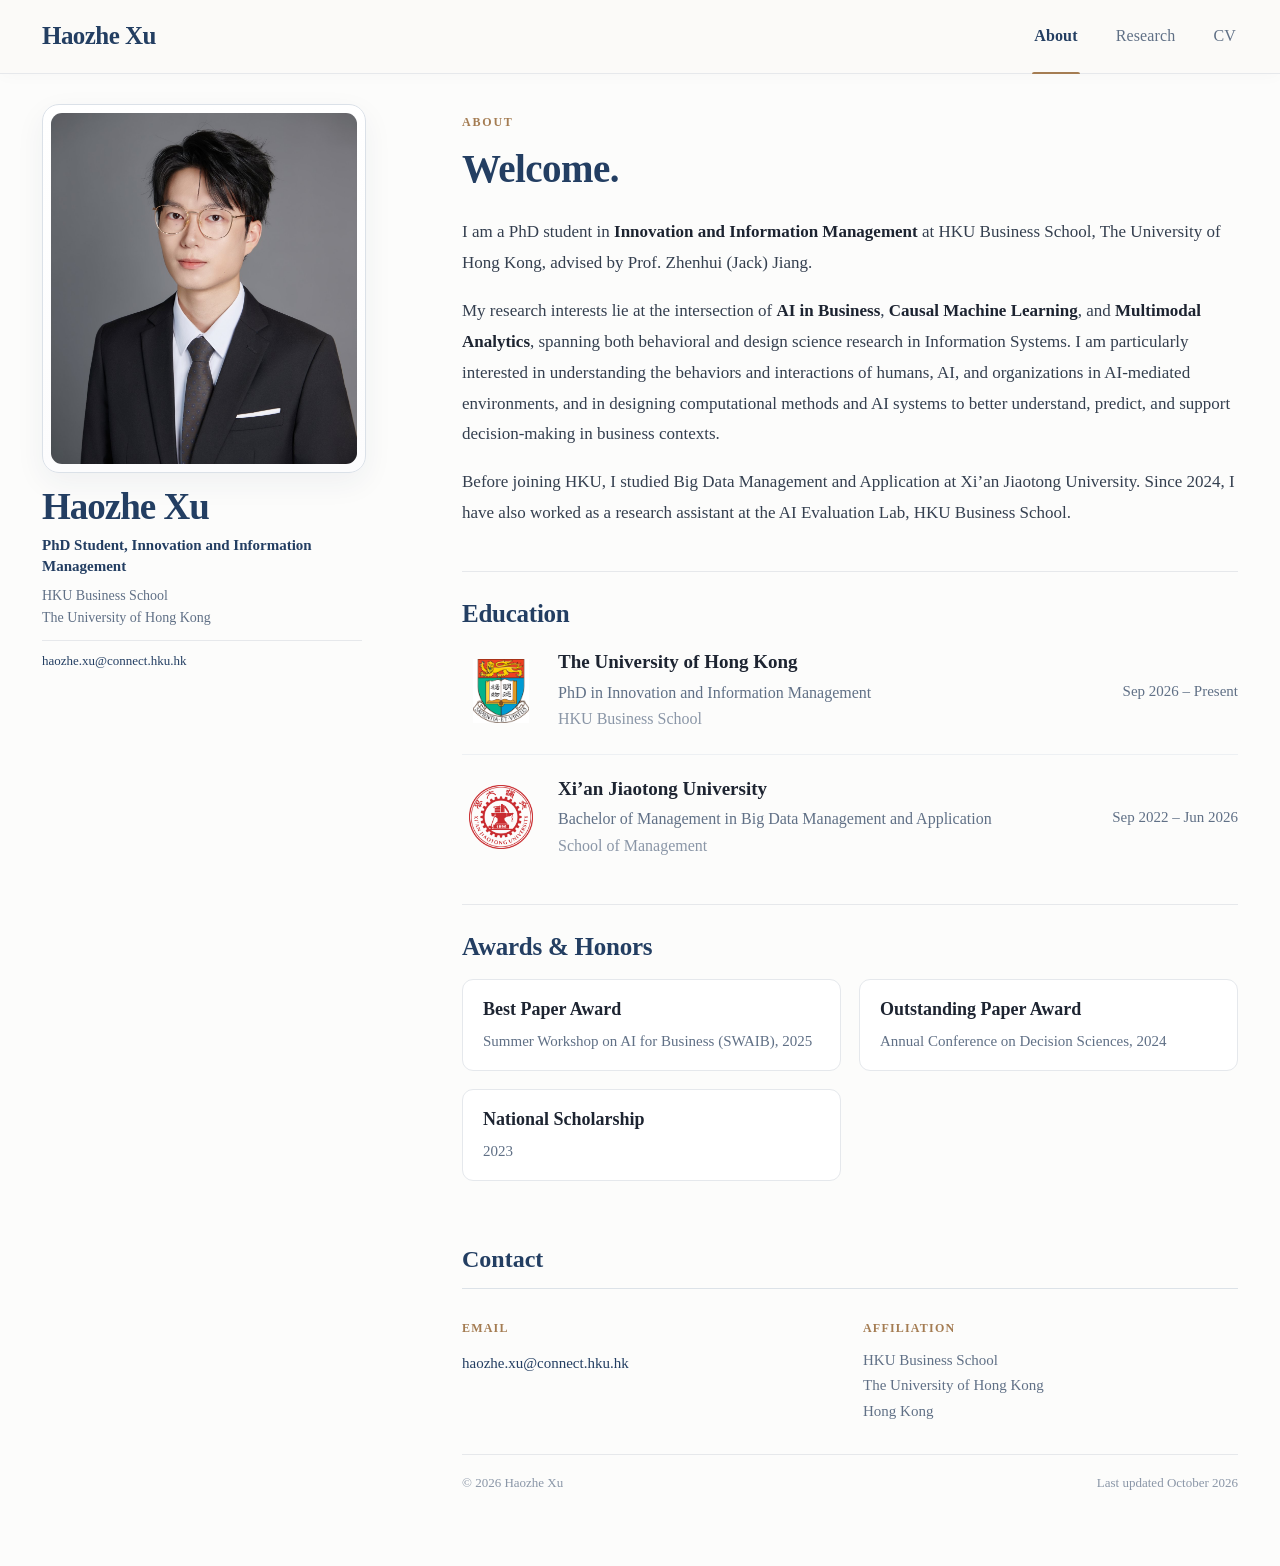
==== commit 32106f56: "Add files via upload" ====
--- a/index.html
+++ b/index.html
@@ -6,6 +6,30 @@
 <title>Haozhe Xu | HKU Business School</title>
 <meta name="description" content="Haozhe Xu is a PhD student in Innovation and Information Management at HKU Business School. Research interests: AI in Business, Causal Machine Learning, and Multimodal Analytics.">
 <link rel="icon" type="image/svg+xml" href="data:image/svg+xml,%3Csvg xmlns='http://www.w3.org/2000/svg' viewBox='0 0 32 32'%3E%3Crect width='32' height='32' rx='6' fill='%2307358b'/%3E%3Ctext x='16' y='22' text-anchor='middle' font-family='Georgia' font-size='19' fill='white'%3EH%3C/text%3E%3C/svg%3E">
+
+<link rel="canonical" href="https://haozhexu1.github.io/">
+<meta name="robots" content="index, follow, max-image-preview:large">
+<meta property="og:type" content="profile">
+<meta property="og:title" content="Haozhe Xu | HKU Business School">
+<meta property="og:description" content="Haozhe Xu is a PhD student in Innovation and Information Management at HKU Business School. Research in AI in Business, Human-AI Interaction, Causal Machine Learning, and Multimodal Analytics.">
+<meta property="og:url" content="https://haozhexu1.github.io/">
+<meta name="twitter:card" content="summary">
+<script type="application/ld+json">
+{
+  "@context": "https://schema.org",
+  "@type": "Person",
+  "name": "Haozhe Xu",
+  "url": "https://haozhexu1.github.io/",
+  "jobTitle": "PhD Student",
+  "affiliation": {
+    "@type": "CollegeOrUniversity",
+    "name": "The University of Hong Kong",
+    "url": "https://www.hku.hk/"
+  },
+  "description": "PhD student in Innovation and Information Management at HKU Business School.",
+  "email": "mailto:haozhe.xu@connect.hku.hk"
+}
+</script>
 <link rel="stylesheet" href="style.css">
 </head>
 <body>
@@ -57,7 +81,7 @@
 
           <article class="education-item with-logo">
             <div class="edu-logo-wrap">
-              <img src="https://upload.wikimedia.org/wikipedia/en/thumb/4/44/HKU_Coat_of_Arms.svg/256px-HKU_Coat_of_Arms.svg.png" alt="The University of Hong Kong coat of arms" class="edu-logo">
+              <img src="hku.jpg" alt="The University of Hong Kong coat of arms" class="edu-logo">
             </div>
             <div class="edu-main">
               <h4>The University of Hong Kong</h4>
@@ -69,7 +93,7 @@
 
           <article class="education-item with-logo">
             <div class="edu-logo-wrap">
-              <img src="https://upload.wikimedia.org/wikipedia/en/thumb/8/8f/Xi%27an_Jiaotong_University_logo.svg/256px-Xi%27an_Jiaotong_University_logo.svg.png" alt="Xi’an Jiaotong University logo" class="edu-logo">
+              <img src="xjtu.png" alt="Xi’an Jiaotong University logo" class="edu-logo">
             </div>
             <div class="edu-main">
               <h4>Xi’an Jiaotong University</h4>
@@ -115,10 +139,10 @@
           <article class="research-item">
             <div class="paper-topline">
               <span class="paper-tag">Working Paper</span>
-              <span class="paper-status">Pending for submission</span>
+              <span class="paper-status">Manuscript in preparation</span>
             </div>
             <h3>Funnel-Aware Policy Learning for Online Experiments</h3>
-            <p class="paper-authors">Haozhe Xu, Kan Xu (equal contribution)</p>
+            <p class="paper-authors"><strong>Haozhe Xu</strong>, Kan Xu (equal contribution)</p>
             <p class="paper-venues">Conference presentations: INFORMS Annual Meeting 2026 · INFORMS Workshop on Data Science 2026 · Summer Workshop on AI for Business (SWAIB) 2026</p>
           </article>
 
@@ -127,8 +151,8 @@
               <span class="paper-tag">Work in Progress</span>
               <span class="paper-status">Manuscript in preparation</span>
             </div>
-            <h3>Predicting Subjective Veracity of Short-Form Videos for AI-Assisted Platform Governance: An Information-Theoretic Multimodal Learning Approach</h3>
-            <p class="paper-authors">Haozhe Xu, Yidong Chai, Yang Liu</p>
+            <h3>Predicting Perceived Trustworthiness in Short-Form Videos: An Information-Theoretic Approach to Multimodal Fusion.</h3>
+            <p class="paper-authors"><strong>Haozhe Xu</strong>, Yidong Chai, Yang Liu</p>
             <p class="paper-venues">Conference presentations: Summer Workshop on AI for Business (SWAIB) 2025 · China Summer Workshop on Information Management (CSWIM) 2025</p>
             <p class="paper-award">Best Paper Award, SWAIB 2025</p>
           </article>
--- a/style.css
+++ b/style.css
@@ -272,3 +272,50 @@
 .research-item{box-shadow:0 4px 18px rgba(25,45,75,.025)}
 .paper-tag{letter-spacing:.1px}
 @media (max-width:760px){.education-item{gap:16px}}
+
+/* Academic refinement — cleaner hierarchy, restrained highlights. */
+:root{
+  --primary:#233e62;
+  --primary-soft:#64758b;
+  --accent:#a47c52;
+  --bg:#fcfcfb;
+  --line:#e6e8eb;
+}
+.site-header{background:rgba(251,250,248,.96);box-shadow:0 2px 16px rgba(29,42,59,.025)}
+.site-brand{letter-spacing:-.55px}
+.content-nav a{font-size:16px;letter-spacing:.15px}
+.content-nav a.active::after{height:2px}
+.about>p:not(.eyebrow){line-height:1.82;color:#343f4f}
+.section-title{margin-bottom:29px;border-bottom-color:#dce2e8}
+.block-heading,.group-heading{margin-bottom:17px}
+.group-heading h3,.block-heading h3{font-size:25px;letter-spacing:-.25px}
+.research-group{margin-bottom:40px}
+.research-item{
+  position:relative;border:1px solid #e9edf1;border-radius:12px;
+  box-shadow:0 3px 16px rgba(31,53,86,.025);padding:24px 27px;
+  transition:border-color .15s ease,box-shadow .15s ease;
+}
+.research-item:hover{border-color:#d5dfe8;box-shadow:0 6px 22px rgba(31,53,86,.055)}
+.research-item h3{font-size:21px;line-height:1.42;letter-spacing:-.12px;margin-bottom:10px;font-weight:700;color:#21344d}
+.paper-topline{margin-bottom:13px}
+.paper-tag{font-size:12px;letter-spacing:.25px;border-radius:5px;padding:3px 9px}
+.paper-status{font-size:13px}
+.paper-authors{font-size:15.5px;margin-bottom:7px;color:#4b596a}
+.paper-authors strong{font-weight:700;color:#233e62}
+.paper-venues{font-size:14px;line-height:1.7}
+.paper-award{font-size:14px;margin-top:9px}
+.info-card{border-radius:11px;box-shadow:none;background:#fff;padding:17px 20px}
+.education-item{gap:18px}
+.edu-main h4{font-size:19px}
+.cv-download{
+  padding:10px 19px;background:var(--primary);color:white;border-color:var(--primary);
+  border-radius:7px;font-size:15px;font-weight:700;transition:background .15s ease;
+}
+.cv-download:hover{background:#355779;color:#fff;text-decoration:none}
+.cv-viewer{border-radius:9px;background:#fff;min-height:730px}
+@media(max-width:760px){
+  .research-item{padding:20px 18px}
+  .research-item h3{font-size:19px}
+  .section-title{margin-bottom:23px}
+  .cv-viewer{min-height:500px}
+}
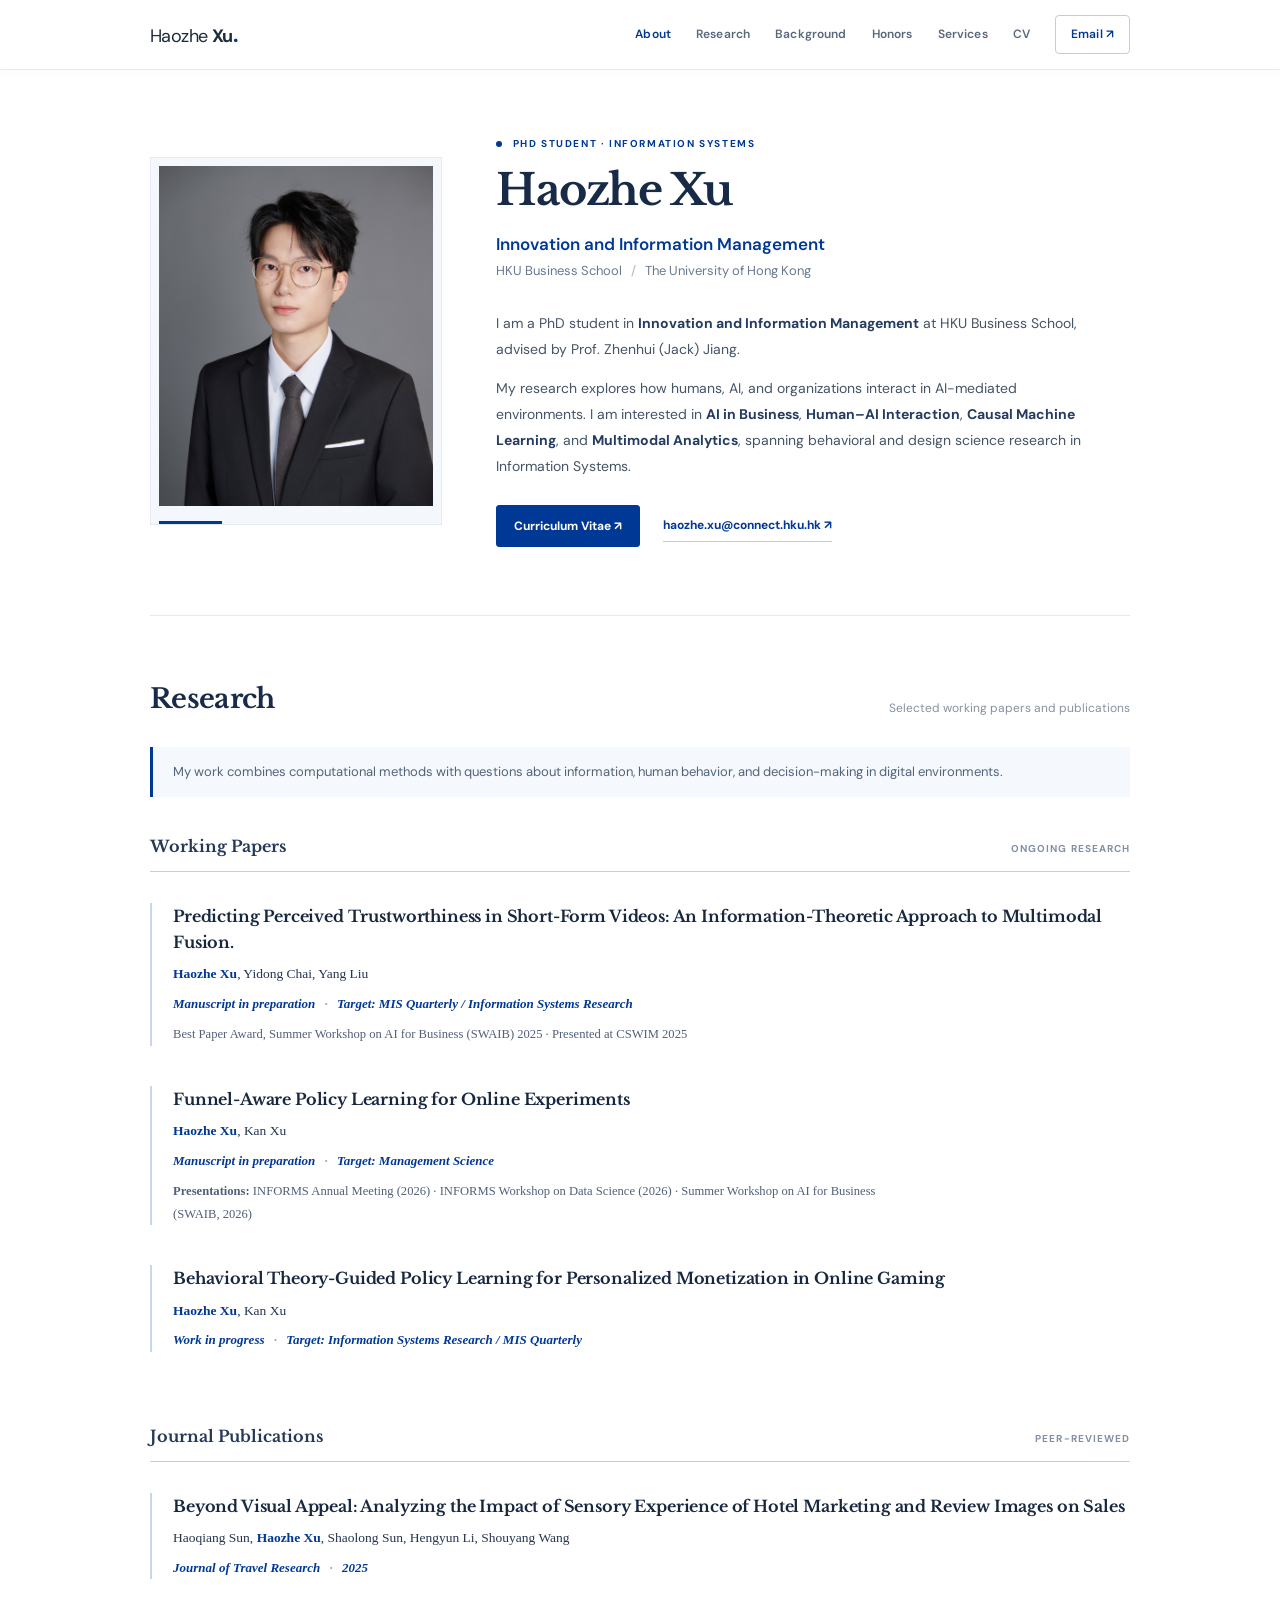
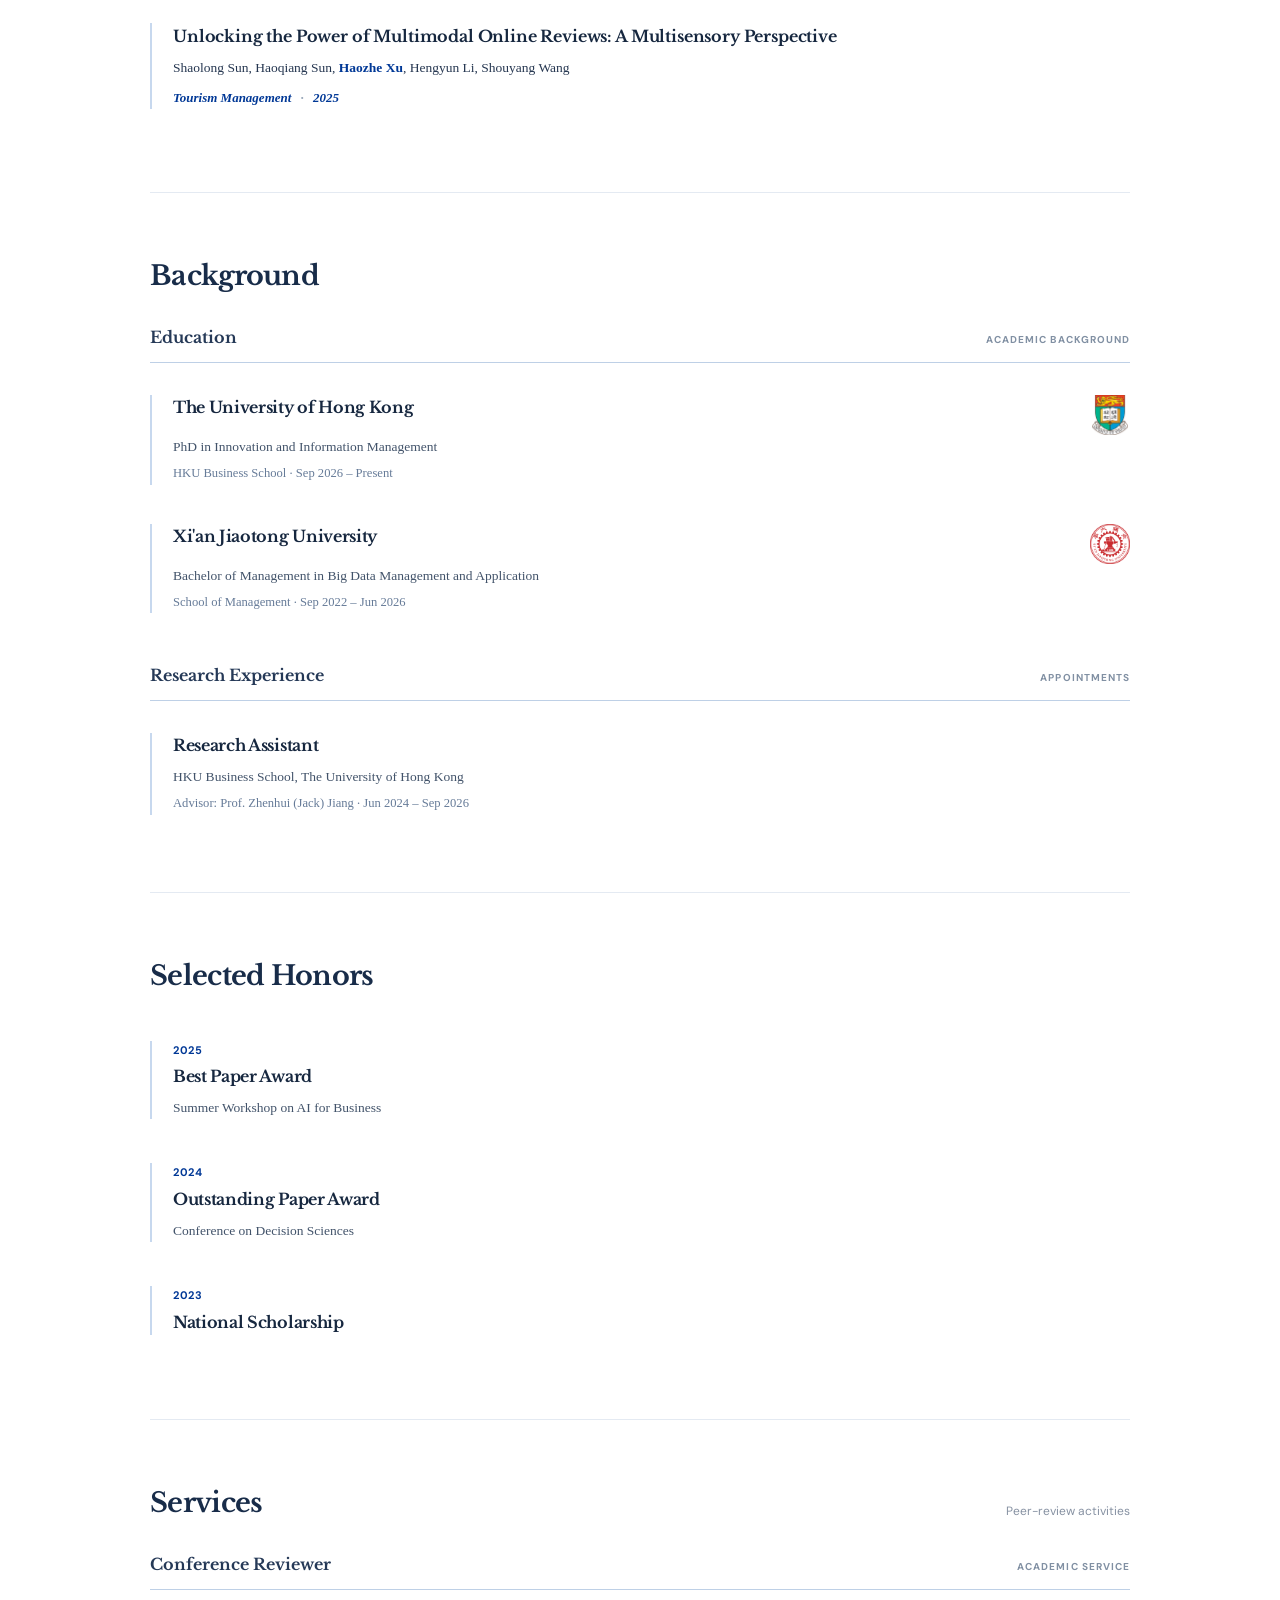
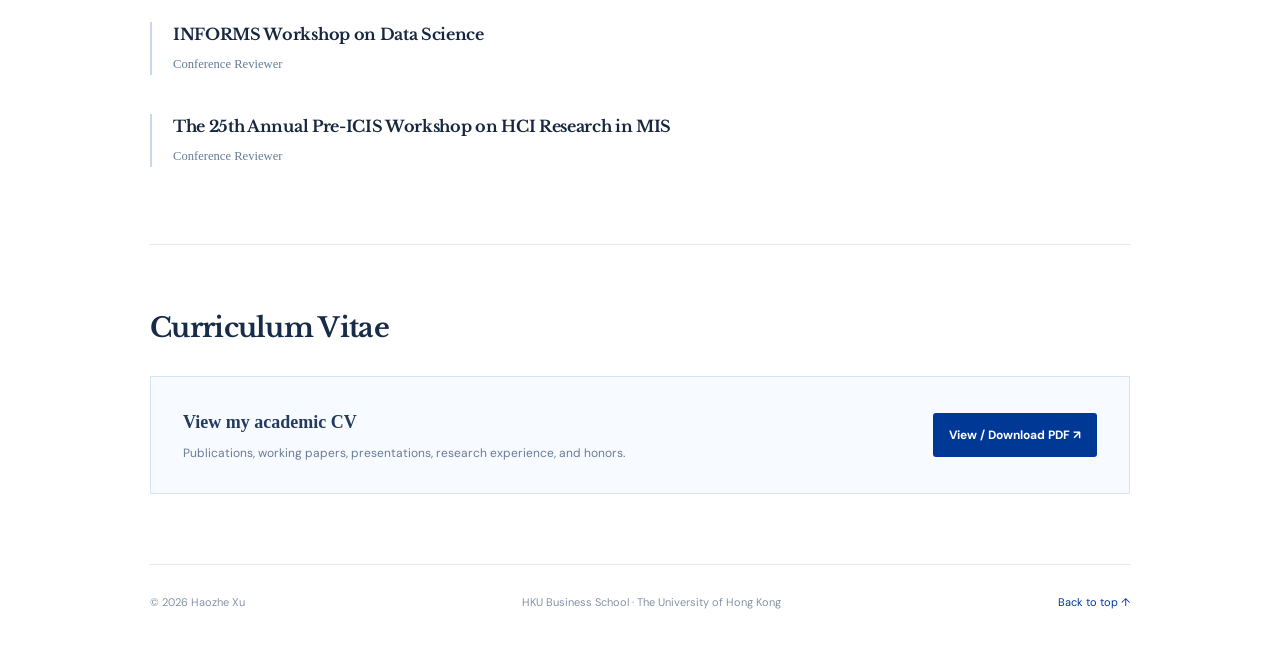
==== commit fe64389d: "Add files via upload" ====
--- a/index.html
+++ b/index.html
@@ -1,223 +1,60 @@
-<!doctype html>
-<html lang="en">
-<head>
-<meta charset="utf-8">
-<meta name="viewport" content="width=device-width, initial-scale=1">
-<title>Haozhe Xu | HKU Business School</title>
-<meta name="description" content="Haozhe Xu is a PhD student in Innovation and Information Management at HKU Business School. Research interests: AI in Business, Causal Machine Learning, and Multimodal Analytics.">
-<link rel="icon" type="image/svg+xml" href="data:image/svg+xml,%3Csvg xmlns='http://www.w3.org/2000/svg' viewBox='0 0 32 32'%3E%3Crect width='32' height='32' rx='6' fill='%2307358b'/%3E%3Ctext x='16' y='22' text-anchor='middle' font-family='Georgia' font-size='19' fill='white'%3EH%3C/text%3E%3C/svg%3E">
+<!DOCTYPE html>
 
-<link rel="canonical" href="https://haozhexu1.github.io/">
-<meta name="robots" content="index, follow, max-image-preview:large">
-<meta property="og:type" content="profile">
-<meta property="og:title" content="Haozhe Xu | HKU Business School">
-<meta property="og:description" content="Haozhe Xu is a PhD student in Innovation and Information Management at HKU Business School. Research in AI in Business, Human-AI Interaction, Causal Machine Learning, and Multimodal Analytics.">
-<meta property="og:url" content="https://haozhexu1.github.io/">
-<meta name="twitter:card" content="summary">
-<script type="application/ld+json">
-{
-  "@context": "https://schema.org",
-  "@type": "Person",
-  "name": "Haozhe Xu",
-  "url": "https://haozhexu1.github.io/",
-  "jobTitle": "PhD Student",
-  "affiliation": {
-    "@type": "CollegeOrUniversity",
-    "name": "The University of Hong Kong",
-    "url": "https://www.hku.hk/"
-  },
-  "description": "PhD student in Innovation and Information Management at HKU Business School.",
-  "email": "mailto:haozhe.xu@connect.hku.hk"
-}
-</script>
-<link rel="stylesheet" href="style.css">
-</head>
-<body>
-<a class="skip-link" href="#about">Skip to content</a>
-<header class="site-header">
-  <div class="site-header-inner">
-    <a class="site-brand" href="#about">Haozhe Xu</a>
-    <nav class="content-nav" aria-label="Main navigation">
-      <a href="#about" class="active" aria-current="page">About</a>
-      <a href="#research">Research</a>
-      <a href="#cv">CV</a>
-    </nav>
-  </div>
-</header>
-<div class="page" id="home">
-  <aside class="profile" aria-label="Personal information">
-    <div class="profile-card">
-      <div class="portrait" id="portrait" aria-label="Profile photo placeholder"></div>
-      <div class="profile-intro">
-        <h1>Haozhe Xu</h1>
-        <p class="position">PhD Student, Innovation and Information Management</p>
-        <p class="university">HKU Business School</p>
-        <p class="university second-line">The University of Hong Kong</p>
-      </div>
-      <div class="profile-meta">
-        <a class="email-link" href="mailto:haozhe.xu@connect.hku.hk">haozhe.xu@connect.hku.hk</a>
-      </div>
-      <div class="profile-links">
-        <!-- dynamic links inserted by script.js -->
-      </div>
-    </div>
-  </aside>
+<html lang="en"><head><meta charset="utf-8"/><meta content="width=device-width,initial-scale=1" name="viewport"/><title>Haozhe Xu | HKU Business School</title><meta content="Haozhe Xu is a PhD student in Innovation and Information Management at HKU Business School. Research in AI in Business, human-AI interaction, causal machine learning and multimodal analytics." name="description"/><meta content="index,follow" name="robots"/><link href="https://haozhexu1.github.io/" rel="canonical"/><meta content="Haozhe Xu | HKU Business School" property="og:title"/><meta content="profile" property="og:type"/><meta content="https://haozhexu1.github.io/" property="og:url"/><meta content="PhD student at HKU Business School studying AI in Business, Human-AI Interaction, and Causal Machine Learning." property="og:description"/><link href="style.css" rel="stylesheet"/><script type="application/ld+json">{"@context": "https://schema.org", "@type": "Person", "name": "Haozhe Xu", "url": "https://haozhexu1.github.io/", "email": "mailto:haozhe.xu@connect.hku.hk", "jobTitle": "PhD Student", "affiliation": {"@type": "CollegeOrUniversity", "name": "The University of Hong Kong", "url": "https://www.hku.hk/"}}</script></head><body><a class="skip" href="#about">Skip to content</a>
+<header class="topbar"><div class="topbar-inner"><a class="brand" href="#about">Haozhe <b>Xu</b><span class="brand-dot">.</span></a><nav aria-label="Main navigation"><a href="#about">About</a><a href="#research">Research</a><a href="#background">Background</a><a href="#honors">Honors</a><a href="#services">Services</a><a href="#cv">CV</a><a class="nav-contact" href="mailto:haozhe.xu@connect.hku.hk">Email <span aria-hidden="true">↗</span></a></nav></div></header>
+<main class="container" id="about"><section aria-labelledby="hero-name" class="hero"><div class="hero-photo-frame"><img alt="Portrait of Haozhe Xu" class="hero-photo" src="profile-photo.jpg"/><div class="photo-rule"></div></div><div class="hero-text"><div class="kicker"><span class="kicker-dot"></span> PHD STUDENT · INFORMATION SYSTEMS</div><h1 id="hero-name">Haozhe Xu</h1><p class="hero-subtitle">Innovation and Information Management</p><p class="hero-affiliation">HKU Business School <span class="separator">/</span> The University of Hong Kong</p><p class="hero-bio">I am a PhD student in <strong>Innovation and Information Management</strong> at HKU Business School, advised by Prof. Zhenhui (Jack) Jiang.</p><p class="hero-bio">My research explores how humans, AI, and organizations interact in AI-mediated environments. I am interested in <strong>AI in Business</strong>, <strong>Human–AI Interaction</strong>, <strong>Causal Machine Learning</strong>, and <strong>Multimodal Analytics</strong>, spanning behavioral and design science research in Information Systems.</p><div class="hero-actions"><a class="action-primary" href="Haozhe_CV.pdf" rel="noopener" target="_blank">Curriculum Vitae <span aria-hidden="true">↗</span></a><a class="action-link" href="mailto:haozhe.xu@connect.hku.hk">haozhe.xu@connect.hku.hk <span aria-hidden="true">↗</span></a></div></div></section>
+<section class="section research-section" id="research"><div class="section-heading"><div><h2>Research</h2></div><p>Selected working papers and publications</p></div><div class="intro-note">My work combines computational methods with questions about information, human behavior, and decision-making in digital environments.</div><div class="group-header"><h3>Working Papers</h3><span>ONGOING RESEARCH</span></div>
+<div class="paper-list scholarly-list">
+<article class="paper scholarly-paper"><div><h4>Predicting Perceived Trustworthiness in Short-Form Videos: An Information-Theoretic Approach to Multimodal Fusion.</h4><p class="authors"><strong>Haozhe Xu</strong>, Yidong Chai, Yang Liu</p><p class="venue">Manuscript in preparation <span class="dot-sep">·</span> Target: MIS Quarterly / Information Systems Research</p><p class="paper-note">Best Paper Award, Summer Workshop on AI for Business (SWAIB) 2025 · Presented at CSWIM 2025</p></div></article>
+<article class="paper scholarly-paper"><div><h4>Funnel-Aware Policy Learning for Online Experiments</h4><p class="authors"><strong>Haozhe Xu</strong>, Kan Xu</p><p class="venue">Manuscript in preparation <span class="dot-sep">·</span> Target: Management Science</p><p class="paper-note"><strong>Presentations:</strong> INFORMS Annual Meeting (2026) · INFORMS Workshop on Data Science (2026) · Summer Workshop on AI for Business (SWAIB, 2026)</p></div></article>
+<article class="paper scholarly-paper"><div><h4>Behavioral Theory-Guided Policy Learning for Personalized Monetization in Online Gaming</h4><p class="authors"><strong>Haozhe Xu</strong>, Kan Xu</p><p class="venue">Work in progress <span class="dot-sep">·</span> Target: Information Systems Research / MIS Quarterly</p></div></article></div>
+<div class="group-header publication-group"><h3>Journal Publications</h3><span>PEER-REVIEWED</span></div><div class="paper-list scholarly-list">
+<article class="paper scholarly-paper"><div><h4>Beyond Visual Appeal: Analyzing the Impact of Sensory Experience of Hotel Marketing and Review Images on Sales</h4><p class="authors">Haoqiang Sun, <strong>Haozhe Xu</strong>, Shaolong Sun, Hengyun Li, Shouyang Wang</p><p class="venue"><em>Journal of Travel Research</em> <span class="dot-sep">·</span> 2025</p></div></article>
+<article class="paper scholarly-paper"><div><h4>Unlocking the Power of Multimodal Online Reviews: A Multisensory Perspective</h4><p class="authors">Shaolong Sun, Haoqiang Sun, <strong>Haozhe Xu</strong>, Hengyun Li, Shouyang Wang</p><p class="venue"><em>Tourism Management</em> <span class="dot-sep">·</span> 2025</p></div></article></div></section>
+<section class="section background-section" id="background"><div class="section-heading"><div><h2>Background</h2></div></div>
+<div class="unified-list">
+<div class="group-header"><h3>Education</h3><span>ACADEMIC BACKGROUND</span></div>
+<div class="academic-entries">
+<article class="academic-entry">
 
-  <div class="content-area">
+<div class="entry-body"><div class="entry-title-row">
+<h4>The University of Hong Kong</h4><img alt="HKU coat of arms" class="entry-logo" src="hku.jpg"/>
+</div>
+<p class="entry-main">PhD in Innovation and Information Management</p>
+<p class="entry-detail">HKU Business School · Sep 2026 – Present</p></div>
+</article>
+<article class="academic-entry">
 
-
-    <main>
-      <section class="page-panel about" id="about">
-        <p class="eyebrow">ABOUT</p>
-        <h2>Welcome.</h2>
-        <p>I am a PhD student in <strong>Innovation and Information Management</strong> at HKU Business School, The University of Hong Kong, advised by Prof. Zhenhui (Jack) Jiang.</p>
-        <p>My research interests lie at the intersection of <strong>AI in Business</strong>, <strong>Causal Machine Learning</strong>, and <strong>Multimodal Analytics</strong>, spanning both behavioral and design science research in Information Systems. I am particularly interested in understanding the behaviors and interactions of humans, AI, and organizations in AI-mediated environments, and in designing computational methods and AI systems to better understand, predict, and support decision-making in business contexts.</p>
-        <p>Before joining HKU, I studied Big Data Management and Application at Xi’an Jiaotong University. Since 2024, I have also worked as a research assistant at the AI Evaluation Lab, HKU Business School.</p>
-
-        <div class="content-block education">
-          <div class="block-heading">
-            <h3>Education</h3>
-          </div>
-
-          <article class="education-item with-logo">
-            <div class="edu-logo-wrap">
-              <img src="hku.jpg" alt="The University of Hong Kong coat of arms" class="edu-logo">
-            </div>
-            <div class="edu-main">
-              <h4>The University of Hong Kong</h4>
-              <p class="edu-degree">PhD in Innovation and Information Management</p>
-              <p class="edu-school">HKU Business School</p>
-            </div>
-            <p class="education-period">Sep 2026 – Present</p>
-          </article>
-
-          <article class="education-item with-logo">
-            <div class="edu-logo-wrap">
-              <img src="xjtu.png" alt="Xi’an Jiaotong University logo" class="edu-logo">
-            </div>
-            <div class="edu-main">
-              <h4>Xi’an Jiaotong University</h4>
-              <p class="edu-degree">Bachelor of Management in Big Data Management and Application</p>
-              <p class="edu-school">School of Management</p>
-            </div>
-            <p class="education-period">Sep 2022 – Jun 2026</p>
-          </article>
-        </div>
-
-        <div class="content-block awards">
-          <div class="block-heading">
-            <h3>Awards &amp; Honors</h3>
-          </div>
-          <div class="list-cards two-column">
-            <article class="info-card compact">
-              <h4>Best Paper Award</h4>
-              <p>Summer Workshop on AI for Business (SWAIB), 2025</p>
-            </article>
-            <article class="info-card compact">
-              <h4>Outstanding Paper Award</h4>
-              <p>Annual Conference on Decision Sciences, 2024</p>
-            </article>
-            <article class="info-card compact">
-              <h4>National Scholarship</h4>
-              <p>2023</p>
-            </article>
-          </div>
-        </div>
-      </section>
-
-      <section id="research" class="page-panel" hidden>
-        <div class="section-title">
-          <h2>Research</h2>
-          <span>Selected work</span>
-        </div>
-
-        <div class="research-group">
-          <div class="group-heading">
-            <h3>Working Papers</h3>
-          </div>
-
-          <article class="research-item">
-            <div class="paper-topline">
-              <span class="paper-tag">Working Paper</span>
-              <span class="paper-status">Manuscript in preparation</span>
-            </div>
-            <h3>Funnel-Aware Policy Learning for Online Experiments</h3>
-            <p class="paper-authors"><strong>Haozhe Xu</strong>, Kan Xu (equal contribution)</p>
-            <p class="paper-venues">Conference presentations: INFORMS Annual Meeting 2026 · INFORMS Workshop on Data Science 2026 · Summer Workshop on AI for Business (SWAIB) 2026</p>
-          </article>
-
-          <article class="research-item">
-            <div class="paper-topline">
-              <span class="paper-tag">Work in Progress</span>
-              <span class="paper-status">Manuscript in preparation</span>
-            </div>
-            <h3>Predicting Perceived Trustworthiness in Short-Form Videos: An Information-Theoretic Approach to Multimodal Fusion.</h3>
-            <p class="paper-authors"><strong>Haozhe Xu</strong>, Yidong Chai, Yang Liu</p>
-            <p class="paper-venues">Conference presentations: Summer Workshop on AI for Business (SWAIB) 2025 · China Summer Workshop on Information Management (CSWIM) 2025</p>
-            <p class="paper-award">Best Paper Award, SWAIB 2025</p>
-          </article>
-        </div>
-
-        <div class="research-group publication-heading">
-          <div class="group-heading">
-            <h3>Journal Publications</h3>
-          </div>
-
-          <article class="research-item">
-            <div class="paper-topline">
-              <span class="paper-tag solid">Publication</span>
-            </div>
-            <h3>Beyond Visual Appeal: Analyzing the Impact of Sensory Experience of Hotel Marketing and Review Images on Sales</h3>
-            <p class="paper-authors">Haoqiang Sun, <strong>Haozhe Xu</strong>, Shaolong Sun, Hengyun Li, Shouyang Wang</p>
-            <p class="paper-venues"><em>Journal of Travel Research</em>, 2025</p>
-          </article>
-
-          <article class="research-item">
-            <div class="paper-topline">
-              <span class="paper-tag solid">Publication</span>
-            </div>
-            <h3>Unlocking the Power of Multimodal Online Reviews: A Multisensory Perspective</h3>
-            <p class="paper-authors">Shaolong Sun, Haoqiang Sun, <strong>Haozhe Xu</strong>, Hengyun Li, Shouyang Wang</p>
-            <p class="paper-venues"><em>Tourism Management</em>, 2025</p>
-          </article>
-        </div>
-      </section>
-
-      <section id="cv" class="page-panel" hidden>
-        <div class="section-title">
-          <h2>Curriculum Vitae</h2>
-        </div>
-        <div class="cv-placeholder">
-          <p>CV will be available here.</p>
-        </div>
-        <div id="cv-document" hidden></div>
-      </section>
-
-      <section id="contact">
-        <div class="section-title small-title">
-          <h2>Contact</h2>
-        </div>
-        <div class="contact-grid">
-          <div>
-            <p class="contact-label">EMAIL</p>
-            <a href="mailto:haozhe.xu@connect.hku.hk">haozhe.xu@connect.hku.hk</a>
-          </div>
-          <div>
-            <p class="contact-label">AFFILIATION</p>
-            <p>HKU Business School<br>The University of Hong Kong<br>Hong Kong</p>
-          </div>
-        </div>
-      </section>
-
-      <footer>
-        <span>© <span id="year">2026</span> Haozhe Xu</span>
-        <span>Last updated October 2026</span>
-      </footer>
-    </main>
-  </div>
+<div class="entry-body"><div class="entry-title-row">
+<h4>Xi'an Jiaotong University</h4><img alt="Xi'an Jiaotong University logo" class="entry-logo" src="xjtu.png"/>
 </div>
-
-<script src="profile.js"></script>
-<script src="script.js"></script>
-</body>
-</html>
+<p class="entry-main">Bachelor of Management in Big Data Management and Application</p>
+<p class="entry-detail">School of Management · Sep 2022 – Jun 2026</p></div>
+</article>
+</div>
+<div class="group-header academic-group"><h3>Research Experience</h3><span>APPOINTMENTS</span></div>
+<div class="academic-entries">
+<article class="academic-entry"><div class="entry-body">
+<h4>Research Assistant</h4>
+<p class="entry-main">HKU Business School, The University of Hong Kong</p>
+<p class="entry-detail">Advisor: Prof. Zhenhui (Jack) Jiang · Jun 2024 – Sep 2026</p>
+</div></article>
+</div>
+</div>
+</section>
+<section class="section honors-section" id="honors"><div class="section-heading"><div><h2>Selected Honors</h2></div></div>
+<div class="academic-entries">
+<article class="academic-entry"><div class="entry-body"><span class="honor-year">2025</span><h4>Best Paper Award</h4><p class="entry-main">Summer Workshop on AI for Business</p></div></article>
+<article class="academic-entry"><div class="entry-body"><span class="honor-year">2024</span><h4>Outstanding Paper Award</h4><p class="entry-main">Conference on Decision Sciences</p></div></article>
+<article class="academic-entry"><div class="entry-body"><span class="honor-year">2023</span><h4>National Scholarship</h4></div></article>
+</div>
+</section>
+<section class="section services-section" id="services"><div class="section-heading"><div><h2>Services</h2></div><p>Peer-review activities</p></div>
+<div class="group-header"><h3>Conference Reviewer</h3><span>ACADEMIC SERVICE</span></div>
+<div class="academic-entries">
+<article class="academic-entry"><div class="entry-body"><h4>INFORMS Workshop on Data Science</h4><p class="entry-detail">Conference Reviewer</p></div></article>
+<article class="academic-entry"><div class="entry-body"><h4>The 25th Annual Pre-ICIS Workshop on HCI Research in MIS</h4><p class="entry-detail">Conference Reviewer</p></div></article>
+</div>
+</section>
+<section class="section cv-section" id="cv"><div class="section-heading"><div><h2>Curriculum Vitae</h2></div></div><div class="cv-band"><div><h3>View my academic CV</h3><p>Publications, working papers, presentations, research experience, and honors.</p></div><a class="cv-button" href="Haozhe_CV.pdf" rel="noopener" target="_blank">View / Download PDF <span aria-hidden="true">↗</span></a></div></section>
+<footer><span>© <span id="year">2026</span> Haozhe Xu</span><span>HKU Business School · The University of Hong Kong</span><a href="#about">Back to top ↑</a></footer></main><script src="script.js"></script></body></html>
--- a/style.css
+++ b/style.css
@@ -1,321 +1,165 @@
-:root{
-  --primary:#1f3556;         /* deep navy */
-  --primary-soft:#5f7392;    /* slate blue */
-  --accent:#a98256;          /* muted bronze */
-  --bg:#fbfbfa;              /* warm off-white */
-  --surface:#f7f5f1;         /* header background */
-  --card:#ffffff;
-  --ink:#1d2431;
-  --muted:#607086;
-  --muted-soft:#8a96a7;
-  --line:#e3e6ea;
-  --shadow:0 10px 30px rgba(31,53,86,.06);
-  --font:'Times New Roman', Times, 'Songti SC', SimSun, serif;
+@import url('https://fonts.googleapis.com/css2?family=DM+Sans:wght@400;500;600;700&family=Libre+Baskerville:wght@400;700&display=swap');
+:root{--blue:#003896;--blue-dark:#002965;--ink:#202b3b;--text:#45556b;--muted:#6e7d92;--line:#dfe7f1;--soft:#f5f8fc;--white:#fff}*{box-sizing:border-box}html{scroll-behavior:smooth;scroll-padding-top:90px}body{margin:0;color:var(--ink);background:#fff;font-family:'DM Sans',Arial,sans-serif;font-size:14px;line-height:1.7;-webkit-font-smoothing:antialiased}a{color:inherit;text-decoration:none}a:focus-visible{outline:3px solid #79a6eb;outline-offset:3px}p{margin:0 0 13px}.skip{position:absolute;top:-100px;left:10px;padding:8px;background:white;z-index:10}.skip:focus{top:10px}.topbar{position:sticky;top:0;background:rgba(255,255,255,.97);backdrop-filter:blur(12px);border-bottom:1px solid var(--line);z-index:5}.topbar-inner{max-width:1080px;margin:auto;height:69px;padding:0 30px;display:flex;align-items:center;justify-content:space-between}.brand{font-size:18px;letter-spacing:-.6px;color:var(--ink)}.brand b{font-weight:700}.brand-dot{color:var(--blue);font-weight:700;font-size:22px}.topbar nav{display:flex;align-items:center;gap:32px}.topbar nav a{font-size:12px;font-weight:700;letter-spacing:.02em;color:#58677a;transition:color .18s}.topbar nav a:hover,.topbar nav a.active{color:var(--blue)}.topbar nav .nav-contact{padding:8px 15px;border:1px solid #bbcee8;border-radius:4px;color:var(--blue)}.container{max-width:1080px;margin:auto;padding:0 30px}.hero{padding:72px 0 74px;display:grid;grid-template-columns:292px minmax(0,1fr);gap:66px;align-items:center}.hero-photo-frame{max-width:292px;position:relative;padding:8px 8px 18px;background:#eff4fa;border:1px solid #e1eaf5}.hero-photo{width:100%;height:340px;display:block;object-fit:cover;object-position:center top}.photo-rule{height:3px;width:63px;background:var(--blue);position:absolute;bottom:0;left:8px}.kicker,.section-kicker{color:var(--blue);font-size:10px;font-weight:700;letter-spacing:.16em}.kicker-dot{display:inline-block;background:var(--blue);width:6px;height:6px;border-radius:50%;vertical-align:middle;margin-right:7px}.hero h1{font-family:'Libre Baskerville',Georgia,serif;font-size:43px;letter-spacing:-2px;line-height:1.2;margin:13px 0 13px;color:#172b47}.hero-subtitle{font-size:17px;font-weight:600;color:var(--blue);margin:0}.hero-affiliation{color:#68798f;margin:2px 0 27px;font-size:13px}.separator{color:#a7b6c9;margin:0 6px}.hero-bio{max-width:600px;font-size:13.5px;color:#455467;line-height:1.85}.hero-bio strong{color:#253c62;font-weight:700}.hero-actions{display:flex;align-items:center;gap:23px;flex-wrap:wrap;margin-top:25px}.action-primary{background:var(--blue);color:white;padding:10px 17px;font-size:12px;font-weight:700;border:1px solid var(--blue);border-radius:3px}.action-primary:hover{background:var(--blue-dark)}.action-link{color:var(--blue);font-size:12px;font-weight:700;border-bottom:1px solid #bdcee5;padding:5px 0}.section{border-top:1px solid var(--line);padding:54px 0 59px}.section-heading{display:flex;justify-content:space-between;gap:20px;align-items:end;margin-bottom:30px}.section-heading h2{font-family:'Libre Baskerville',Georgia,serif;font-size:26px;letter-spacing:-.9px;margin:6px 0 0;color:#182c49}.section-heading>p{font-size:12px;color:var(--muted);margin-bottom:4px}.intro-note{border-left:3px solid var(--blue);background:var(--soft);color:#52647b;padding:14px 20px;margin-bottom:36px;font-size:13px}.group-header{display:flex;align-items:baseline;justify-content:space-between;border-bottom:1px solid #bed0e6;margin-bottom:0;padding:0 0 11px}.group-header h3{margin:0;font-weight:700;font-size:17px;color:#253957}.group-header span{font-size:10px;letter-spacing:.12em;font-weight:700;color:#7890ad}.publication-group{margin-top:43px}.paper{display:grid;grid-template-columns:40px minmax(0,1fr);gap:13px;padding:20px 7px 22px 0;border-bottom:1px solid #e8edf4}.paper-index{font-family:Georgia,serif;font-size:17px;color:#9aaec9}.paper h4{font-size:15px;line-height:1.47;color:#1d3556;margin:0 0 7px;font-weight:700}.paper .authors{color:#455670;font-size:12.5px;margin:0 0 3px}.paper .authors strong{color:var(--blue)}.venue{font-size:12px;font-style:italic;color:#687b92;margin:0}.dot-sep{padding:0 6px;color:#98a7b9}.paper-note{margin:5px 0 0;color:#536e99;font-size:11.5px}.background-grid{display:grid;grid-template-columns:1fr 1fr;gap:55px}.small-heading{font-size:16px;color:#223958;margin:0 0 18px;padding-bottom:12px;border-bottom:1px solid #d1deed}.edu{display:grid;grid-template-columns:48px 1fr;gap:13px;padding:4px 0 22px;align-items:start}.edu img{width:44px;height:44px;object-fit:contain;border:1px solid #edf1f7;padding:3px;background:#fff}.edu h4,.experience h4{margin:0;color:#213b5d;font-size:13px;font-weight:700}.edu p,.experience p{font-size:12px;line-height:1.5;margin:3px 0}.edu small,.experience small{display:block;font-size:11px;color:#7a89a0;line-height:1.7}.experience{margin:0 0 27px}.honors-heading{margin-top:27px}.honor{display:flex;gap:20px;padding:8px 0;border-bottom:1px solid #eef2f6}.honor>span{font-size:11px;color:var(--blue);font-weight:700;width:32px}.honor p{font-size:12px;margin:0;color:#344861;font-weight:600}.honor small{display:block;color:#8794a6;font-size:11px;font-weight:400}.cv-section{padding-bottom:70px}.cv-band{border:1px solid #d8e4f2;background:#f7faff;padding:30px 32px;display:flex;align-items:center;justify-content:space-between;gap:22px}.cv-band h3{font-family:Georgia,serif;margin:0 0 5px;color:#233b5e;font-size:18px}.cv-band p{font-size:12px;color:#697c95;margin:0}.cv-button{white-space:nowrap;background:var(--blue);color:white;font-size:12px;font-weight:700;padding:12px 16px;border-radius:3px}.cv-button:hover{background:var(--blue-dark)}footer{padding:28px 0 35px;border-top:1px solid var(--line);display:flex;justify-content:space-between;gap:20px;font-size:11px;color:#8492a6}footer a{color:var(--blue)}@media(max-width:760px){.topbar-inner{padding:0 19px;height:62px}.topbar nav{gap:14px}.topbar nav a{font-size:11px}.topbar nav .nav-contact{padding:5px 8px}.container{padding:0 21px}.hero{grid-template-columns:1fr;gap:27px;padding:35px 0 44px}.hero-photo-frame{max-width:210px}.hero-photo{height:237px}.hero h1{font-size:34px}.hero-affiliation{margin-bottom:18px}.section{padding:36px 0}.section-heading>p{display:none}.section-heading h2{font-size:23px}.background-grid{grid-template-columns:1fr;gap:27px}.cv-band{padding:22px;flex-direction:column;align-items:flex-start}.cv-button{white-space:normal}.group-header span{font-size:9px}.paper{grid-template-columns:26px 1fr;gap:8px}.paper h4{font-size:14px}footer{flex-wrap:wrap;gap:9px}}@media(prefers-reduced-motion:reduce){html{scroll-behavior:auto}}
+
+/* Academic navigation and selected recognition / service sections */
+.topbar nav{gap:22px}
+#about,#research,#background,#honors,#services,#cv{scroll-margin-top:90px}
+.recognition-list,.service-list{border-top:1px solid #dbe5f2}
+.recognition-row{display:grid;grid-template-columns:86px minmax(0,1fr);gap:22px;padding:18px 0;border-bottom:1px solid #e8edf4}
+.recognition-year{font-family:Georgia,serif;font-weight:700;font-size:16px;color:var(--blue);padding-top:1px}
+.recognition-row h3,.service-row h4{margin:0 0 3px;font-size:14px;line-height:1.5;color:#1d3556;font-weight:700}
+.recognition-row p,.service-row p{margin:0;color:#657790;font-size:12.5px}
+.service-subheading{margin-bottom:0}
+.service-row{display:grid;grid-template-columns:30px minmax(0,1fr);gap:14px;padding:18px 0;border-bottom:1px solid #e8edf4}
+.service-mark{font-size:16px;color:var(--blue);font-weight:700}
+@media(max-width:850px){.topbar-inner{height:auto;min-height:65px;align-items:center;gap:12px;flex-wrap:wrap;padding-top:11px;padding-bottom:9px}.topbar nav{gap:18px;max-width:100%;overflow-x:auto;scrollbar-width:thin;padding-bottom:4px}.topbar nav a{white-space:nowrap;flex-shrink:0}}
+@media(max-width:500px){.topbar-inner{align-items:flex-start;flex-direction:column;gap:6px}.topbar nav{width:100%;gap:18px}.recognition-row{grid-template-columns:55px 1fr;gap:12px}.topbar nav a{font-size:11px}html{scroll-padding-top:116px}#about,#research,#background,#honors,#services,#cv{scroll-margin-top:116px}}
+
+/* Research bibliography treatment, inspired by a traditional academic publication list. */
+.research-section .scholarly-list{border:0;margin-top:9px}
+.research-section .scholarly-paper{
+  display:grid;grid-template-columns:43px minmax(0,1fr);gap:0;
+  position:relative;padding:23px 0 25px;border:0;
+}
+.research-section .scholarly-paper + .scholarly-paper{margin-top:6px}
+.research-section .scholarly-paper .paper-index{
+  font-family:Georgia,'Times New Roman',serif;font-size:13px;font-weight:700;
+  color:#8b96aa;line-height:1.7;padding-right:9px;text-align:left;
+}
+.research-section .scholarly-paper > div:last-child{
+  padding:0 10px 1px 21px;border-left:3px solid var(--blue);
+}
+.research-section .scholarly-paper h4{
+  font-family:'Libre Baskerville',Georgia,'Times New Roman',serif;
+  font-size:17px;line-height:1.55;letter-spacing:-.025em;
+  font-weight:700;color:#14243c;margin:-3px 0 10px;
+}
+.research-section .scholarly-paper .authors{
+  font-family:Georgia,'Times New Roman',serif;font-size:14px;
+  line-height:1.65;color:#253650;margin:0 0 7px;
+}
+.research-section .scholarly-paper .authors strong{font-weight:700;color:#003896}
+.research-section .scholarly-paper .venue{
+  font-family:Georgia,'Times New Roman',serif;font-size:13.5px;
+  line-height:1.7;color:#003896;font-weight:700;font-style:italic;margin:0 0 4px;
+}
+.research-section .scholarly-paper .paper-note{
+  font-family:Georgia,'Times New Roman',serif;font-size:12.5px;
+  line-height:1.75;color:#526078;margin-top:7px;
+}
+.research-section .publication-group{margin-top:47px}
+@media(max-width:760px){
+  .research-section .scholarly-paper{grid-template-columns:33px minmax(0,1fr);padding:19px 0}
+  .research-section .scholarly-paper > div:last-child{padding-left:14px;padding-right:0;border-left-width:2px}
+  .research-section .scholarly-paper h4{font-size:15px}
+  .research-section .scholarly-paper .authors{font-size:13px}
+  .research-section .scholarly-paper .venue{font-size:12.5px}
 }
 
-*{box-sizing:border-box}
-html{scroll-behavior:smooth;scroll-padding-top:96px}
-body{margin:0;background:var(--bg);color:var(--ink);font:17px/1.78 var(--font);overflow-x:hidden}
-a{color:var(--primary);text-decoration:none}
-a:hover{text-decoration:underline;text-underline-offset:4px}
-a:focus-visible{outline:2px solid var(--primary);outline-offset:4px}
-button,input,a{font-family:inherit}
-[hidden]{display:none!important}
-strong{font-weight:700;color:var(--ink)}
-
-.skip-link{position:absolute;left:20px;top:-100px;background:#fff;padding:8px 12px;z-index:999;border:1px solid var(--line);border-radius:8px}
-.skip-link:focus{top:10px}
-
-.site-header{
-  position:fixed;top:0;left:0;right:0;z-index:100;
-  height:74px;background:rgba(247,245,241,.92);
-  border-bottom:1px solid var(--line);
-  backdrop-filter:blur(10px);
+/* Unified academic bibliography rhythm across Background, Honors and Services */
+.academic-group { margin-top:35px; }
+.academic-entry {
+  display:grid;
+  grid-template-columns:43px minmax(0,1fr);
+  gap:0;
+  padding:20px 0 19px;
 }
-.site-header-inner{
-  max-width:1380px;height:100%;margin:auto;
-  padding:0 42px;
-  display:flex;align-items:center;justify-content:space-between;gap:28px;
+.academic-entry + .academic-entry { margin-top:5px; }
+.entry-marker {
+  font:700 13px/1.7 Georgia,'Times New Roman',serif;
+  color:#8b96aa;
+  padding-right:9px;
 }
-.site-brand{
-  font-size:25px;font-weight:700;letter-spacing:-.3px;color:var(--primary);
-  white-space:nowrap;
+.entry-body {
+  border-left:3px solid var(--blue);
+  padding:0 10px 1px 21px;
+  min-width:0;
 }
-.site-brand:hover{text-decoration:none;color:var(--primary)}
-.content-nav{display:flex;align-items:center;gap:34px;flex-wrap:wrap}
-.content-nav a{
-  position:relative;display:inline-flex;align-items:center;height:74px;
-  font-size:17px;color:var(--muted);padding:0 2px;
+.entry-body h4 {
+  font:700 16px/1.55 'Libre Baskerville',Georgia,serif;
+  color:#14243c;
+  letter-spacing:-.02em;
+  margin:-3px 0 7px;
 }
-.content-nav a:hover{color:var(--primary);text-decoration:none}
-.content-nav a.active{color:var(--primary);font-weight:700}
-.content-nav a.active::after{
-  content:'';position:absolute;left:0;right:0;bottom:0;height:3px;
-  border-radius:3px 3px 0 0;background:var(--accent);
+.entry-main {
+  font:14px/1.6 Georgia,'Times New Roman',serif;
+  color:#253650;
+  margin:0 0 5px;
+}
+.entry-detail {
+  font:italic 13px/1.65 Georgia,'Times New Roman',serif;
+  color:#003896;
+  margin:0;
+}
+.entry-title-row {display:flex;justify-content:space-between;gap:16px;align-items:flex-start;}
+.entry-logo {width:43px;height:43px;object-fit:contain;flex-shrink:0;}
+.entry-title-row h4 {min-width:0}
+@media(max-width:760px) {
+  .academic-entry{grid-template-columns:33px minmax(0,1fr);padding:18px 0;}
+  .entry-marker{font-size:12px}
+  .entry-body{border-left-width:2px;padding-left:14px;padding-right:0;}
+  .entry-body h4{font-size:14px}
+  .entry-main{font-size:13px}
+  .entry-detail{font-size:12px}
+  .entry-logo{width:34px;height:34px}
 }
 
-.page{
-  max-width:1380px;margin:auto;padding:112px 42px 72px;
-  display:grid;grid-template-columns:330px minmax(0,1fr);column-gap:90px;align-items:start;
+/* Academic clean edition — typography and whitespace, without artificial indices */
+:root { --blue:#003896; --blue-dark:#002c78; --ink:#1d2b3e; --text:#46556b; --muted:#78859a; --line:#e4eaf2; }
+body { background:#fff; color:var(--ink); }
+.container, .topbar-inner {max-width:1040px;}
+.topbar {box-shadow:0 1px 15px rgba(17,43,78,.025);}
+.topbar nav {gap:25px;}
+.topbar nav a {font-weight:600; letter-spacing:.012em;}
+.hero {gap:54px; padding-top:65px; padding-bottom:68px;}
+.hero-photo-frame {background:#f4f7fb; border-color:#e5eaf2;}
+.hero-photo {object-position:center top;}
+.hero h1 {letter-spacing:-1.45px;}
+.hero-bio {font-size:14px;line-height:1.87;}
+.section {scroll-margin-top:84px;}
+.section-heading {margin-bottom:25px;}
+.section-heading h2 {font-size:27px;letter-spacing:-.7px;}
+.section-heading p {color:#8691a2;}
+.group-header {margin-top:25px;margin-bottom:15px;}
+.group-header h3 {font-family:'Libre Baskerville', Georgia, serif;font-size:16px;}
+.group-header > span {letter-spacing:.105em;color:#8190a3;}
+/* Unified left rule: no index gutter; restrained and comfortably spacious */
+.research-section .scholarly-paper {
+  display:block;
+  padding:19px 0 20px 0;
+  margin:0;
 }
-.profile{position:sticky;top:96px;grid-column:1;align-self:start;min-width:0;width:100%}
-.profile-card{overflow:visible}
-.portrait{
-  width:100%;max-width:306px;aspect-ratio:4/4.55;
-  margin:0 0 18px;background:linear-gradient(180deg,#fff,#fcfcfd);
-  padding:10px;border:1px solid #dbe1e8;border-radius:20px;overflow:hidden;box-shadow:var(--shadow);
+.research-section .scholarly-paper > div:last-child {
+  padding:0 0 0 21px;
+  border-left:2px solid #c7d8ee;
+  transition:border-color .2s ease;
 }
-.portrait img{
-  display:block;width:100%;height:100%;object-fit:cover;object-position:center top;
-  border-radius:14px;
+.research-section .scholarly-paper:hover > div:last-child {border-left-color:var(--blue);}
+.research-section .scholarly-paper h4 {font-size:16px;line-height:1.63;color:#16273f;letter-spacing:-.16px;margin-bottom:8px;}
+.research-section .scholarly-paper .authors {font-size:13.5px;line-height:1.7;margin-bottom:7px;}
+.research-section .scholarly-paper .venue {font-size:13px;line-height:1.7;margin-bottom:4px;}
+.research-section .scholarly-paper .paper-note {font-size:12.6px;line-height:1.8;margin-top:8px;max-width:750px;}
+.research-section .scholarly-paper .authors strong {color:#003896;}
+.research-section .scholarly-paper + .scholarly-paper {margin-top:4px;}
+/* Background, Honors, Services match research layout */
+.academic-entry {display:block;padding:17px 0 18px;margin:0;}
+.academic-entry + .academic-entry{margin-top:4px;}
+.academic-entry .entry-body {border-left:2px solid #c7d8ee;padding:0 0 0 21px;transition:border-color .2s ease;}
+.academic-entry:hover .entry-body {border-left-color:var(--blue);}
+.entry-body h4 {font-size:16px;line-height:1.55;margin:0 0 7px;color:#16273f;}
+.entry-main {font-size:13.5px;line-height:1.72;color:#42536a;}
+.entry-detail {font-size:12.6px;color:#667b98;font-style:normal;line-height:1.7;}
+.entry-logo {width:40px;height:40px;object-fit:contain;}
+.honor-year {display:block;font-size:11px;font-weight:700;color:var(--blue);letter-spacing:.05em;margin:0 0 5px;}
+.academic-group {margin-top:31px;}
+/* Consistent links and hover without heavy cards */
+.hero-actions a, .nav-contact {transition:background-color .18s,border-color .18s,color .18s;}
+@media (max-width:760px) {
+ .hero{padding-top:42px;padding-bottom:48px;gap:30px;}
+ .research-section .scholarly-paper{padding:15px 0 17px;}
+ .research-section .scholarly-paper > div:last-child,.academic-entry .entry-body{padding-left:15px;border-left-width:2px;}
+ .research-section .scholarly-paper h4,.entry-body h4 {font-size:14.5px;}
+ .academic-entry{padding:14px 0 16px;}
+ .entry-logo{width:34px;height:34px;}
+ .section-heading h2{font-size:24px;}
 }
-.profile-intro h1{font-size:39px;line-height:1.10;margin:0 0 13px;letter-spacing:-1px;color:var(--primary)}
-.position{font-size:16px;line-height:1.42;font-weight:700;color:var(--primary);margin:0 0 12px;max-width:320px}
-.university{font-size:15px;line-height:1.48;color:var(--muted);margin:0}
-.second-line{margin-top:2px}
-.profile-meta{margin:15px 0 0;padding-top:12px;border-top:1px solid var(--line);max-width:320px}
-.profile-meta .email-link{display:block;font-size:14px;line-height:1.6;color:var(--primary)}
-.profile-links{display:flex;flex-wrap:wrap;gap:10px;margin-top:12px;max-width:320px}
-.profile-links a{
-  display:inline-flex;align-items:center;justify-content:center;
-  padding:6px 14px;border:1px solid #d8dfe8;border-radius:999px;
-  background:#fff;color:var(--primary-soft);font-size:15px;
-  transition:background .15s,border-color .15s,color .15s,transform .15s;
-}
-.profile-links a:hover{
-  background:#faf7f2;border-color:#d7c6ad;color:var(--primary);text-decoration:none;transform:translateY(-1px)
-}
-
-.content-area{min-width:0}
-main{min-width:0}
-.page-panel{margin:0 0 54px;min-height:320px}
-.eyebrow{font-size:12px;letter-spacing:1.8px;color:var(--accent);font-weight:700;margin:0 0 14px}
-.about h2{font-size:39px;line-height:1.14;margin:0 0 24px;color:var(--primary)}
-.about>p:not(.eyebrow){margin:0 0 18px;max-width:980px}
-
-.section-title,.block-heading,.group-heading{display:flex;justify-content:space-between;align-items:flex-end;gap:12px;margin-bottom:22px}
-.section-title{padding-bottom:14px;border-bottom:1px solid var(--line)}
-.section-title h2{font-size:31px;line-height:1.2;margin:0;color:var(--primary)}
-.section-title span{font-size:14px;color:var(--muted-soft)}
-.block-heading h3,.group-heading h3{font-size:27px;line-height:1.2;margin:0;color:var(--primary)}
-.content-block{margin-top:40px;padding-top:24px;border-top:1px solid var(--line)}
-
-.education-item{
-  display:grid;grid-template-columns:78px minmax(0,1fr) auto;gap:22px;align-items:center;
-  padding:18px 0;border-bottom:1px solid #edf0f3;
-}
-.education-item:first-of-type{padding-top:4px}
-.education-item:last-child{border-bottom:0;padding-bottom:4px}
-.edu-logo-wrap{display:flex;align-items:center;justify-content:center;width:78px;height:78px}
-.edu-logo{max-width:64px;max-height:64px;object-fit:contain}
-.edu-main h4{font-size:20px;line-height:1.3;margin:0 0 6px;color:var(--ink)}
-.edu-degree,.edu-school{font-size:16px;line-height:1.52;margin:0;color:var(--muted)}
-.edu-school{color:var(--muted-soft);margin-top:2px}
-.education-period{font-size:15px;line-height:1.5;color:var(--muted);margin:0;white-space:nowrap;padding-left:10px}
-
-.list-cards.two-column{display:grid;grid-template-columns:repeat(2,minmax(0,1fr));gap:18px}
-.info-card{
-  padding:18px 20px;border:1px solid #e5e8ec;border-radius:16px;background:#fff;
-  box-shadow:0 6px 18px rgba(31,53,86,.03)
-}
-.info-card h4{font-size:18px;line-height:1.35;margin:0 0 8px;color:var(--ink)}
-.info-card p{font-size:15px;line-height:1.6;margin:0;color:var(--muted)}
-
-.research-group{margin-bottom:42px}
-.publication-heading{padding-top:8px}
-.research-item{
-  padding:22px 24px;border:1px solid #e7eaee;border-radius:18px;background:#fff;
-  margin:0 0 18px;box-shadow:0 8px 24px rgba(31,53,86,.035)
-}
-.paper-topline{display:flex;justify-content:space-between;align-items:center;gap:10px;flex-wrap:wrap;margin-bottom:12px}
-.paper-tag{
-  display:inline-flex;align-items:center;padding:4px 12px;border:1px solid #e1d2be;border-radius:999px;
-  background:#faf5ee;font-size:13px;line-height:1.4;color:#87633d
-}
-.paper-tag.solid{background:#f4f7fb;border-color:#d8e0ea;color:var(--primary-soft)}
-.paper-status{font-size:14px;line-height:1.5;color:var(--muted-soft);font-style:italic}
-.research-item h3{font-size:23px;line-height:1.35;margin:0 0 12px;color:var(--ink)}
-.paper-authors{font-size:16px;line-height:1.6;margin:0 0 10px;color:#4d5d73}
-.paper-venues{font-size:15px;line-height:1.7;margin:0;color:#6d7b8f}
-.paper-award{font-size:15px;line-height:1.6;margin:12px 0 0;color:#8d6540;font-weight:700}
-
-.cv-placeholder{
-  min-height:230px;display:flex;align-items:center;justify-content:center;
-  border:1px dashed #d8dde4;border-radius:16px;background:#fff;color:var(--muted)
-}
-.cv-placeholder p{font-size:17px;margin:0}
-.cv-download{display:inline-block;padding:9px 16px;border:1px solid var(--primary);border-radius:999px;margin-bottom:18px}
-.cv-viewer{width:100%;min-height:650px;border:1px solid var(--line);border-radius:12px}
-
-#contact{padding-top:10px;margin-bottom:26px}
-.small-title h2{font-size:24px}
-.contact-grid{display:grid;grid-template-columns:1fr 1fr;gap:26px}
-.contact-label{font-size:12px;letter-spacing:1.2px;color:var(--accent);margin:0 0 8px;font-weight:700}
-.contact-grid p:not(.contact-label){margin:0;color:var(--muted);font-size:15px;line-height:1.7}
-.contact-grid a{font-size:15px;overflow-wrap:anywhere}
-footer{display:flex;justify-content:space-between;flex-wrap:wrap;gap:10px;border-top:1px solid var(--line);padding-top:16px;margin-top:30px;font-size:13px;color:var(--muted-soft)}
-
-@media (max-width:1100px){
-  .site-header-inner{padding:0 26px}
-  .page{grid-template-columns:282px minmax(0,1fr);column-gap:48px;padding:104px 26px 58px}
-  .profile{width:100%}
-  .portrait{max-width:260px}
-  .profile-intro h1{font-size:36px}
-  .about h2{font-size:34px}
-  .education-item{grid-template-columns:70px minmax(0,1fr)}
-  .education-period{grid-column:2;justify-self:start;padding-left:0}
-}
-
-@media (max-width:760px){
-  html{scroll-padding-top:82px}
-  body{font-size:16px;line-height:1.72}
-  .site-header{height:66px}
-  .site-header-inner{padding:0 16px;gap:16px}
-  .site-brand{font-size:19px}
-  .content-nav{gap:16px}
-  .content-nav a{height:66px;font-size:15px}
-  .page{display:block;padding:88px 16px 36px}
-  .profile{position:static;width:auto;margin-bottom:30px}
-  .profile-card{max-width:390px;margin:auto}
-  .portrait{max-width:306px;aspect-ratio:4/4.55;margin:0 auto 21px}
-  .profile-intro h1{font-size:37px}
-  .position{font-size:16px;max-width:none}
-  .profile-meta,.profile-links{max-width:none}
-  .about h2{font-size:31px}
-  .section-title h2{font-size:28px}
-  .block-heading h3,.group-heading h3{font-size:24px}
-  .research-item{padding:20px}
-  .research-item h3{font-size:21px}
-  .list-cards.two-column,.contact-grid{grid-template-columns:1fr}
-  .education-item{grid-template-columns:64px minmax(0,1fr);gap:16px;align-items:start}
-  .edu-logo-wrap{width:64px;height:64px;padding-top:2px}
-  .edu-logo{max-width:52px;max-height:52px}
-  .education-period{grid-column:2;justify-self:start;padding-left:0}
-}
-
-@media (prefers-reduced-motion:reduce){html{scroll-behavior:auto}}
-@media print{
-  body{background:#fff}
-  .site-header,.profile-links,footer{display:none!important}
-  .page{display:block;padding:0}
-  .profile{position:static}
-  .portrait{max-width:230px;box-shadow:none}
-  .page-panel{min-height:0}
-  .research-item,.info-card,.education-item{break-inside:avoid}
-  @page{margin:18mm}
-}
-
-/* On shorter desktops, retain the full hairline while keeping the fixed sidebar visible. */
-@media (min-width:761px) and (max-height:820px){
-  .portrait{max-width:clamp(190px,calc((100dvh - 345px)*.88),290px);aspect-ratio:4/4.45;margin-bottom:14px}
-  .profile-intro h1{font-size:35px;margin-bottom:10px}
-  .position{font-size:15px;margin-bottom:9px}
-  .university{font-size:14px}
-  .profile-meta{margin-top:11px;padding-top:9px}
-}
-@media (max-width:760px){
-  .profile{position:static}
-}
-
-/* Layout correction: keep sidebar in its grid track, never overlay main content. */
-@media (min-width:761px){.profile{position:sticky;top:96px;grid-column:1;width:100%;left:auto}.content-area{grid-column:2;min-width:0}.page{grid-template-rows:auto}}
-
-/* V11 — fixed sidebar, carefully balanced portrait and typographic rhythm. */
-@media screen and (min-width:1101px){
-  .profile{position:fixed;top:104px;left:max(42px, calc((100vw - 1380px)/2 + 42px));width:350px;margin:0;z-index:3}
-  .content-area{grid-column:2;min-width:0}
-}
-@media screen and (min-width:761px) and (max-width:1100px){
-  .profile{position:fixed;top:101px;left:26px;width:282px;margin:0;z-index:3}
-  .content-area{grid-column:2;min-width:0}
-}
-@media screen and (min-width:761px){
-  .profile-card{max-height:none;overflow:visible}
-  /* Increases portrait width without cropping the hairline. */
-  .portrait{max-width:min(324px,41dvh);aspect-ratio:4/4.55;margin-bottom:14px;padding:8px;border-radius:17px}
-  .portrait img{object-position:center 9%;border-radius:11px}
-  .profile-intro h1{font-size:37px;line-height:1.08;margin:0 0 8px}
-  .position{font-size:15px;line-height:1.40;margin:0 0 9px}
-  .university{font-size:14px;line-height:1.45}
-  .profile-meta{margin-top:12px;padding-top:10px}
-  .profile-meta .email-link{font-size:13px}
-  .profile-links{margin-top:12px}
-  .profile-links a{font-size:13px;padding:5px 11px}
-}
-@media screen and (min-width:761px) and (max-width:1100px){
-  .portrait{max-width:min(270px,39dvh)}
-  .profile-intro h1{font-size:34px}
-}
-@media screen and (min-width:761px) and (max-height:770px){
-  .portrait{max-width:min(292px,39dvh);aspect-ratio:4/4.4;margin-bottom:10px}
-  .profile-intro h1{font-size:33px;margin-bottom:6px}
-  .position{font-size:14px;margin-bottom:6px;line-height:1.34}
-  .university{font-size:13px;line-height:1.38}
-  .profile-meta{margin-top:9px;padding-top:8px}
-}
-@media screen and (max-width:760px){
-  .profile{position:static;top:auto;left:auto;width:auto}
-  .portrait{margin-bottom:16px}
-  .profile-intro h1{margin-bottom:8px}
-}
-@media print{.profile{position:static!important;left:auto!important;top:auto!important}}
-
-/* Refined reading rhythm and restrained bronze accents. */
-.site-header{background:rgba(248,247,244,.96)}
-.site-brand{letter-spacing:-.4px}
-.about>p:not(.eyebrow){line-height:1.81;margin-bottom:17px}
-.about h2{letter-spacing:-.55px;margin-bottom:25px}
-.content-block{margin-top:42px;padding-top:27px}
-.block-heading h3,.group-heading h3{letter-spacing:-.25px}
-.education-item{gap:23px;padding-top:22px;padding-bottom:22px}
-.edu-main h4{font-weight:700}
-.research-item{box-shadow:0 4px 18px rgba(25,45,75,.025)}
-.paper-tag{letter-spacing:.1px}
-@media (max-width:760px){.education-item{gap:16px}}
-
-/* Academic refinement — cleaner hierarchy, restrained highlights. */
-:root{
-  --primary:#233e62;
-  --primary-soft:#64758b;
-  --accent:#a47c52;
-  --bg:#fcfcfb;
-  --line:#e6e8eb;
-}
-.site-header{background:rgba(251,250,248,.96);box-shadow:0 2px 16px rgba(29,42,59,.025)}
-.site-brand{letter-spacing:-.55px}
-.content-nav a{font-size:16px;letter-spacing:.15px}
-.content-nav a.active::after{height:2px}
-.about>p:not(.eyebrow){line-height:1.82;color:#343f4f}
-.section-title{margin-bottom:29px;border-bottom-color:#dce2e8}
-.block-heading,.group-heading{margin-bottom:17px}
-.group-heading h3,.block-heading h3{font-size:25px;letter-spacing:-.25px}
-.research-group{margin-bottom:40px}
-.research-item{
-  position:relative;border:1px solid #e9edf1;border-radius:12px;
-  box-shadow:0 3px 16px rgba(31,53,86,.025);padding:24px 27px;
-  transition:border-color .15s ease,box-shadow .15s ease;
-}
-.research-item:hover{border-color:#d5dfe8;box-shadow:0 6px 22px rgba(31,53,86,.055)}
-.research-item h3{font-size:21px;line-height:1.42;letter-spacing:-.12px;margin-bottom:10px;font-weight:700;color:#21344d}
-.paper-topline{margin-bottom:13px}
-.paper-tag{font-size:12px;letter-spacing:.25px;border-radius:5px;padding:3px 9px}
-.paper-status{font-size:13px}
-.paper-authors{font-size:15.5px;margin-bottom:7px;color:#4b596a}
-.paper-authors strong{font-weight:700;color:#233e62}
-.paper-venues{font-size:14px;line-height:1.7}
-.paper-award{font-size:14px;margin-top:9px}
-.info-card{border-radius:11px;box-shadow:none;background:#fff;padding:17px 20px}
-.education-item{gap:18px}
-.edu-main h4{font-size:19px}
-.cv-download{
-  padding:10px 19px;background:var(--primary);color:white;border-color:var(--primary);
-  border-radius:7px;font-size:15px;font-weight:700;transition:background .15s ease;
-}
-.cv-download:hover{background:#355779;color:#fff;text-decoration:none}
-.cv-viewer{border-radius:9px;background:#fff;min-height:730px}
-@media(max-width:760px){
-  .research-item{padding:20px 18px}
-  .research-item h3{font-size:19px}
-  .section-title{margin-bottom:23px}
-  .cv-viewer{min-height:500px}
-}
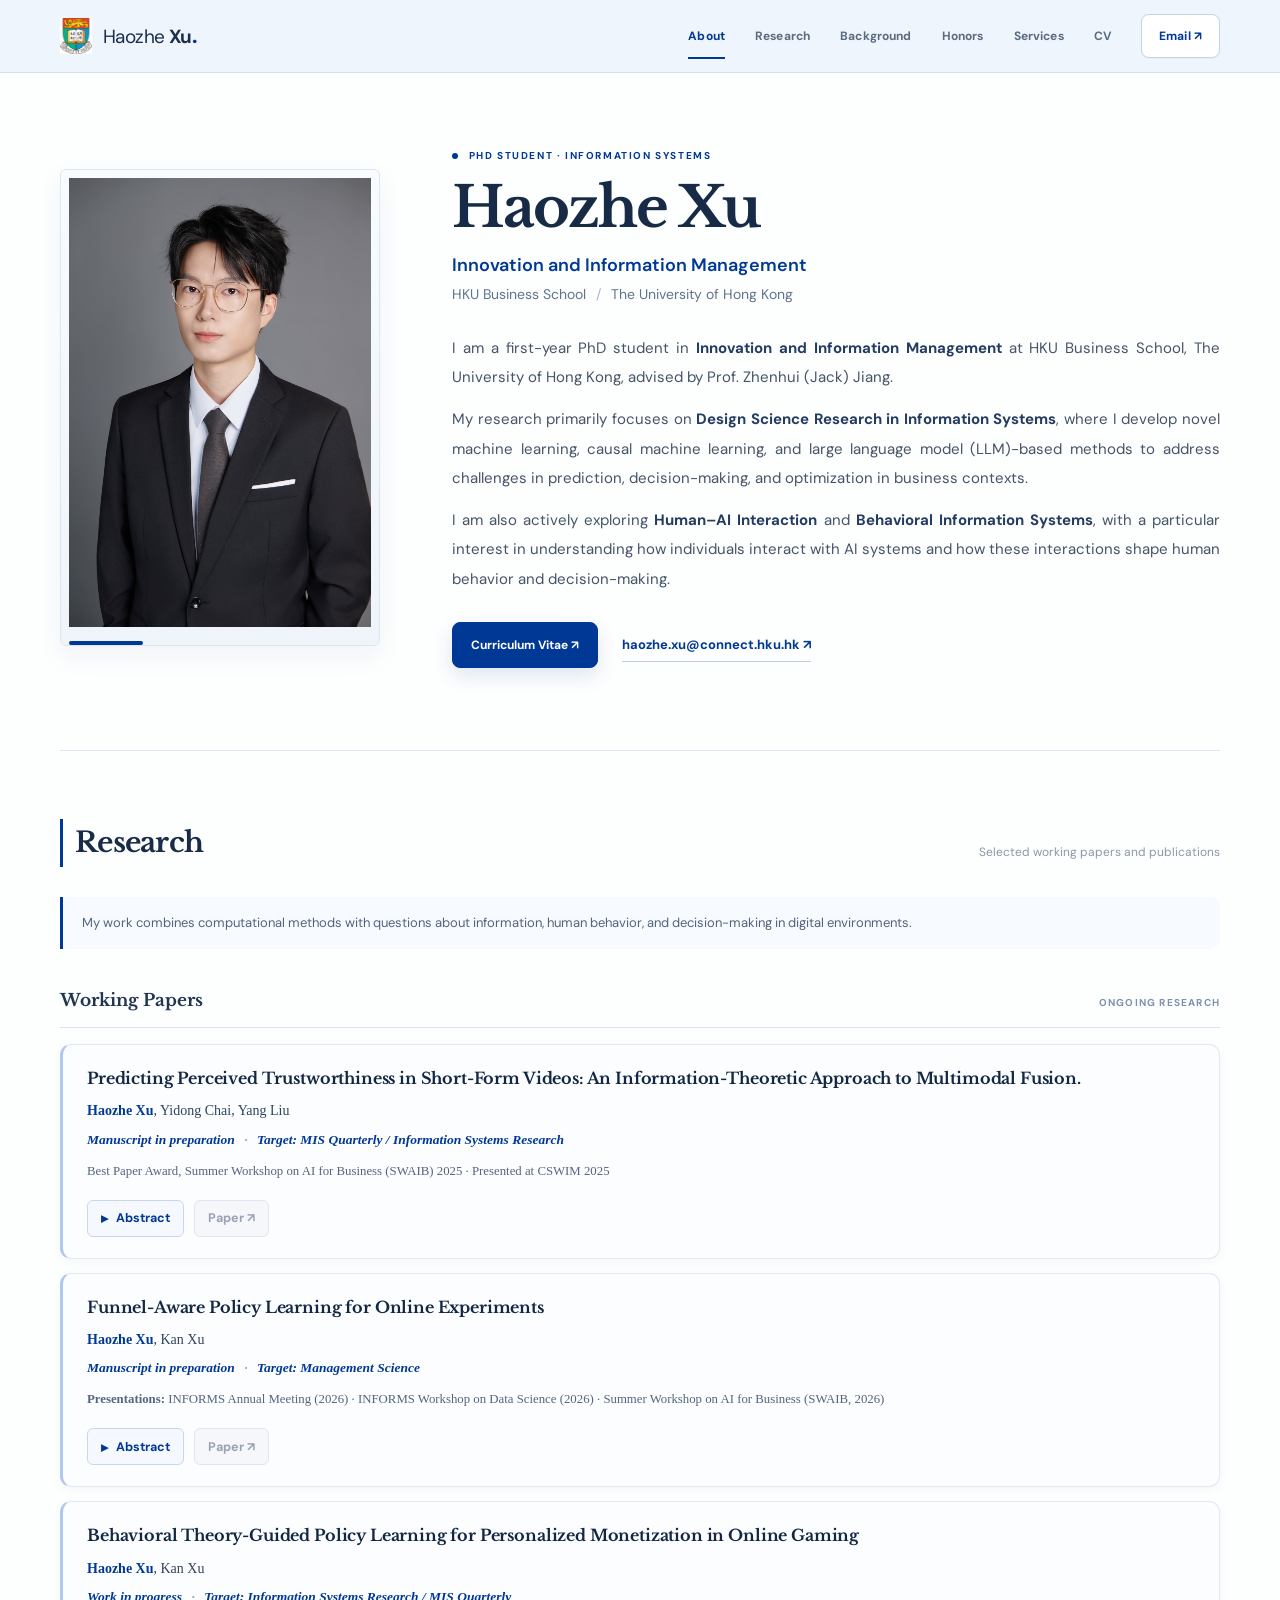
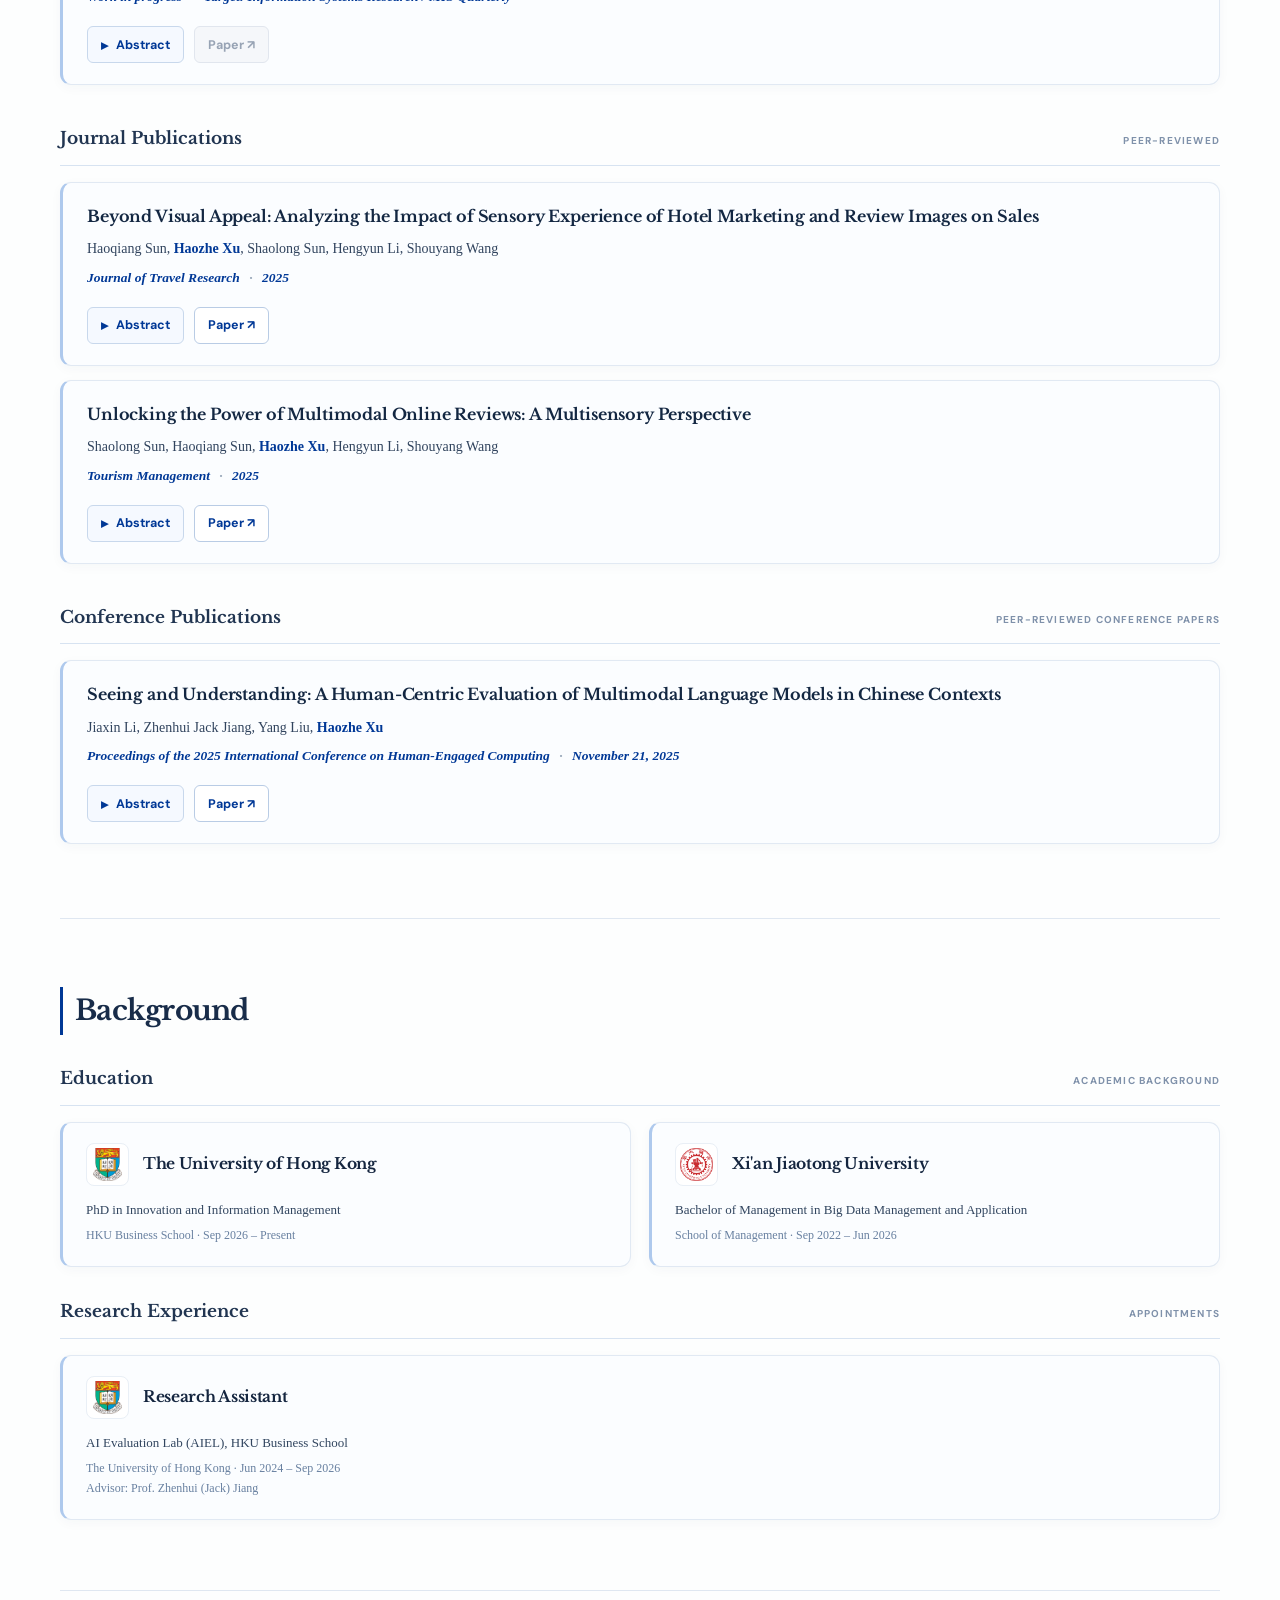
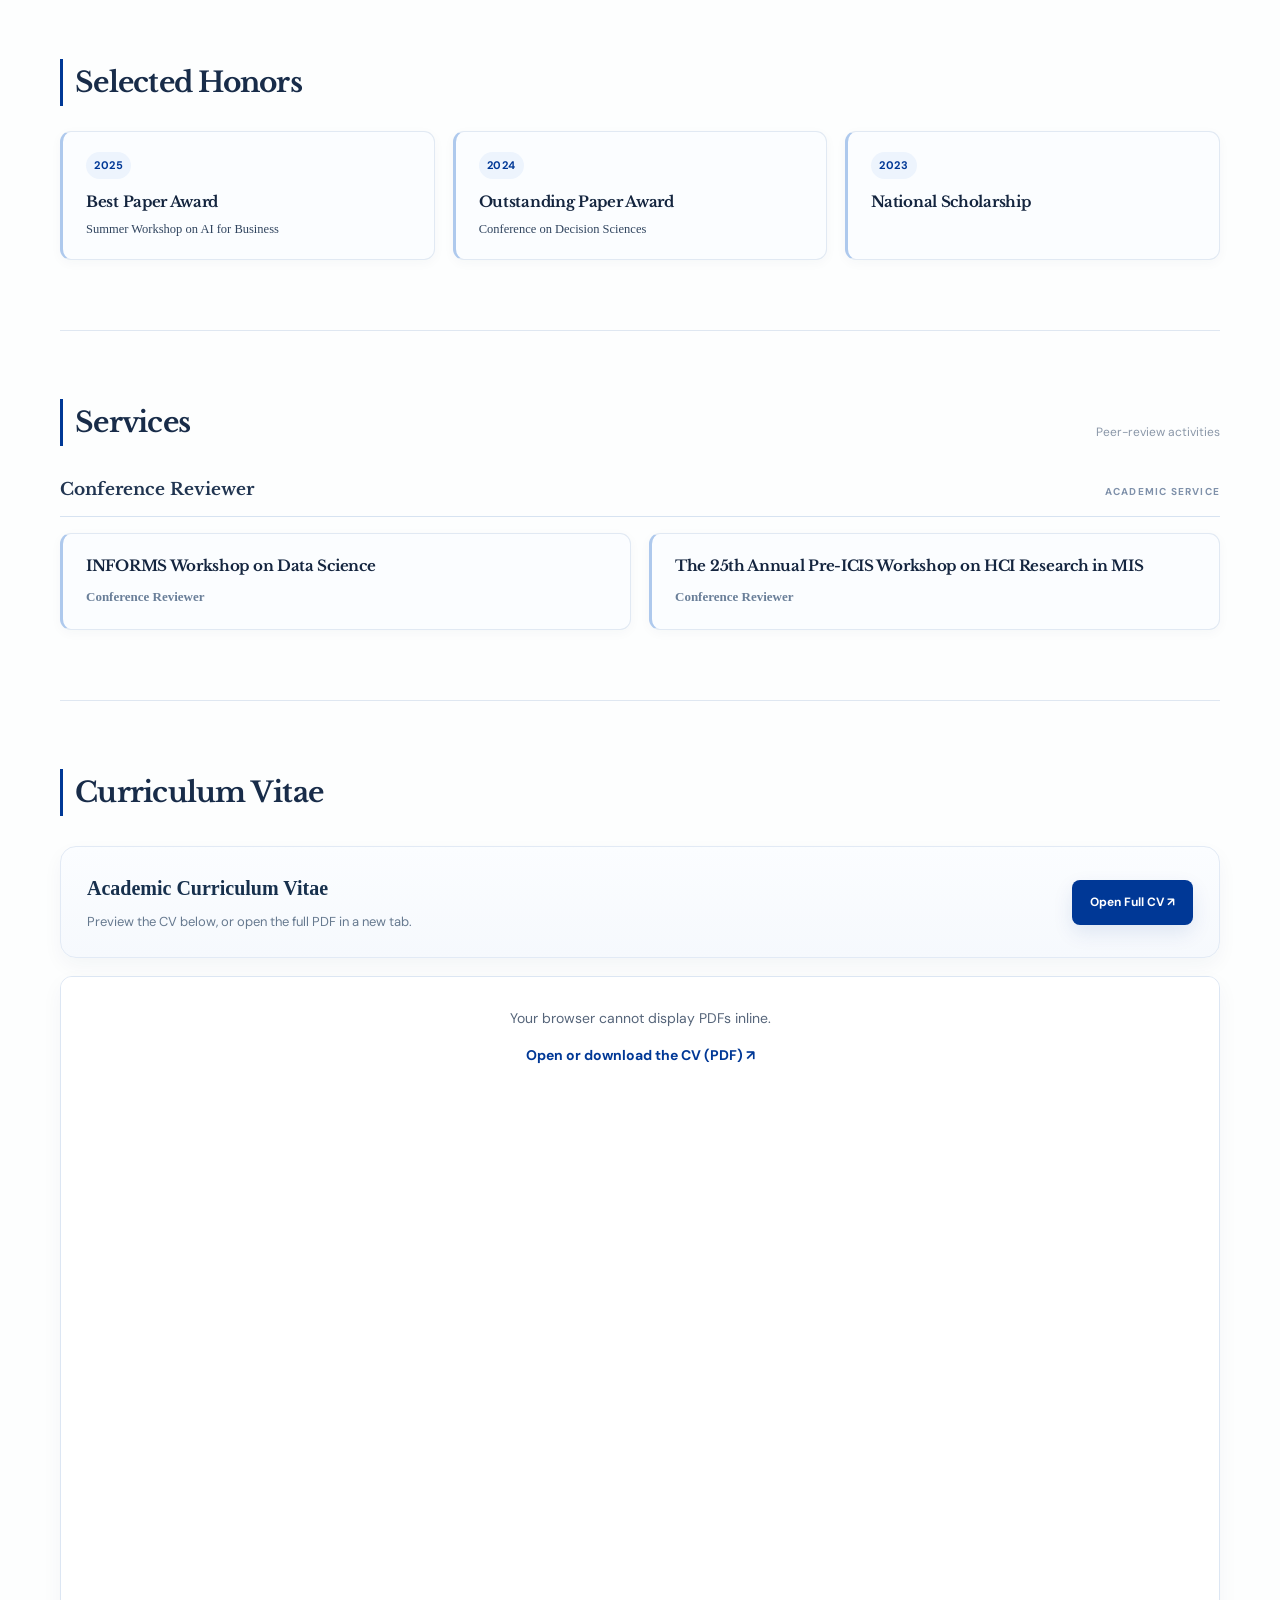
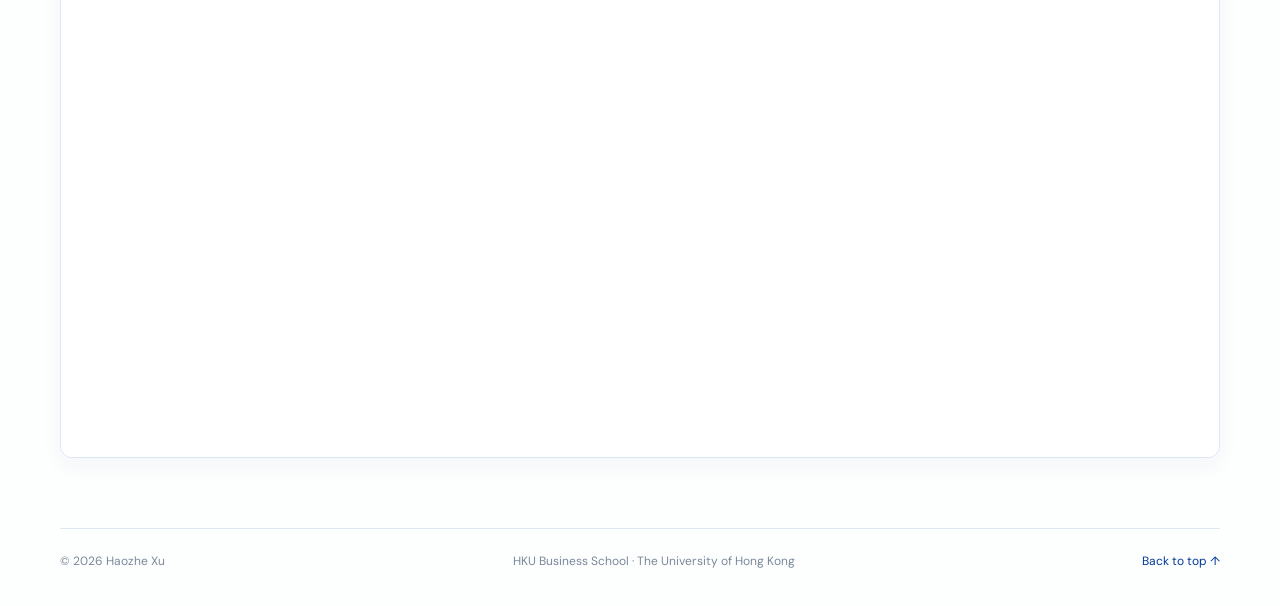
==== commit 62b664d4: "Add files via upload" ====
--- a/index.html
+++ b/index.html
@@ -1,49 +1,52 @@
 <!DOCTYPE html>
 
-<html lang="en"><head><meta charset="utf-8"/><meta content="width=device-width,initial-scale=1" name="viewport"/><title>Haozhe Xu | HKU Business School</title><meta content="Haozhe Xu is a PhD student in Innovation and Information Management at HKU Business School. Research in AI in Business, human-AI interaction, causal machine learning and multimodal analytics." name="description"/><meta content="index,follow" name="robots"/><link href="https://haozhexu1.github.io/" rel="canonical"/><meta content="Haozhe Xu | HKU Business School" property="og:title"/><meta content="profile" property="og:type"/><meta content="https://haozhexu1.github.io/" property="og:url"/><meta content="PhD student at HKU Business School studying AI in Business, Human-AI Interaction, and Causal Machine Learning." property="og:description"/><link href="style.css" rel="stylesheet"/><script type="application/ld+json">{"@context": "https://schema.org", "@type": "Person", "name": "Haozhe Xu", "url": "https://haozhexu1.github.io/", "email": "mailto:haozhe.xu@connect.hku.hk", "jobTitle": "PhD Student", "affiliation": {"@type": "CollegeOrUniversity", "name": "The University of Hong Kong", "url": "https://www.hku.hk/"}}</script></head><body><a class="skip" href="#about">Skip to content</a>
-<header class="topbar"><div class="topbar-inner"><a class="brand" href="#about">Haozhe <b>Xu</b><span class="brand-dot">.</span></a><nav aria-label="Main navigation"><a href="#about">About</a><a href="#research">Research</a><a href="#background">Background</a><a href="#honors">Honors</a><a href="#services">Services</a><a href="#cv">CV</a><a class="nav-contact" href="mailto:haozhe.xu@connect.hku.hk">Email <span aria-hidden="true">↗</span></a></nav></div></header>
-<main class="container" id="about"><section aria-labelledby="hero-name" class="hero"><div class="hero-photo-frame"><img alt="Portrait of Haozhe Xu" class="hero-photo" src="profile-photo.jpg"/><div class="photo-rule"></div></div><div class="hero-text"><div class="kicker"><span class="kicker-dot"></span> PHD STUDENT · INFORMATION SYSTEMS</div><h1 id="hero-name">Haozhe Xu</h1><p class="hero-subtitle">Innovation and Information Management</p><p class="hero-affiliation">HKU Business School <span class="separator">/</span> The University of Hong Kong</p><p class="hero-bio">I am a PhD student in <strong>Innovation and Information Management</strong> at HKU Business School, advised by Prof. Zhenhui (Jack) Jiang.</p><p class="hero-bio">My research explores how humans, AI, and organizations interact in AI-mediated environments. I am interested in <strong>AI in Business</strong>, <strong>Human–AI Interaction</strong>, <strong>Causal Machine Learning</strong>, and <strong>Multimodal Analytics</strong>, spanning behavioral and design science research in Information Systems.</p><div class="hero-actions"><a class="action-primary" href="Haozhe_CV.pdf" rel="noopener" target="_blank">Curriculum Vitae <span aria-hidden="true">↗</span></a><a class="action-link" href="mailto:haozhe.xu@connect.hku.hk">haozhe.xu@connect.hku.hk <span aria-hidden="true">↗</span></a></div></div></section>
+<html lang="en"><head><meta charset="utf-8"/><meta content="width=device-width,initial-scale=1" name="viewport"/><title>Haozhe Xu | HKU Business School</title><meta content="Haozhe Xu is a PhD student in Innovation and Information Management at HKU Business School. Research in AI in Business, human-AI interaction, causal machine learning and multimodal analytics." name="description"/><meta content="index,follow" name="robots"/><link href="https://haozhexu1.github.io/" rel="canonical"/><meta content="Haozhe Xu | HKU Business School" property="og:title"/><meta content="profile" property="og:type"/><meta content="https://haozhexu1.github.io/" property="og:url"/><meta content="PhD student at HKU Business School studying AI in Business, Human-AI Interaction, and Causal Machine Learning." property="og:description"/><link href="style.css" rel="stylesheet"/><script type="application/ld+json">{"@context": "https://schema.org", "@type": "Person", "name": "Haozhe Xu", "url": "https://haozhexu1.github.io/", "email": "mailto:haozhe.xu@connect.hku.hk", "jobTitle": "PhD Student", "affiliation": {"@type": "CollegeOrUniversity", "name": "The University of Hong Kong", "url": "https://www.hku.hk/"}}</script><link rel="icon" type="image/jpeg" href="hku.jpg"/>
+</head><body><a class="skip" href="#about">Skip to content</a>
+<header class="topbar"><div class="topbar-inner"><a class="brand" href="#about"><img src="hku.jpg" alt="HKU shield" class="brand-logo"/> <span>Haozhe <b>Xu</b><span class="brand-dot">.</span></span></a><nav aria-label="Main navigation"><a href="#about">About</a><a href="#research">Research</a><a href="#background">Background</a><a href="#honors">Honors</a><a href="#services">Services</a><a href="#cv">CV</a><a class="nav-contact" href="mailto:haozhe.xu@connect.hku.hk">Email <span aria-hidden="true">↗</span></a></nav></div></header>
+<main class="container" id="about"><section aria-labelledby="hero-name" class="hero"><div class="hero-photo-frame"><img alt="Portrait of Haozhe Xu" class="hero-photo" src="profile-photo.jpg"/><div class="photo-rule"></div></div><div class="hero-text"><div class="kicker"><span class="kicker-dot"></span> PHD STUDENT · INFORMATION SYSTEMS</div><h1 id="hero-name">Haozhe Xu</h1><p class="hero-subtitle">Innovation and Information Management</p><p class="hero-affiliation">HKU Business School <span class="separator">/</span> The University of Hong Kong</p><p class="hero-bio">I am a first-year PhD student in <strong>Innovation and Information Management</strong> at HKU Business School, The University of Hong Kong, advised by Prof. Zhenhui (Jack) Jiang.</p><p class="hero-bio">My research primarily focuses on <strong>Design Science Research in Information Systems</strong>, where I develop novel machine learning, causal machine learning, and large language model (LLM)-based methods to address challenges in prediction, decision-making, and optimization in business contexts.</p><p class="hero-bio">I am also actively exploring <strong>Human–AI Interaction</strong> and <strong>Behavioral Information Systems</strong>, with a particular interest in understanding how individuals interact with AI systems and how these interactions shape human behavior and decision-making.</p><div class="hero-actions"><a class="action-primary" href="Haozhe_CV.pdf" rel="noopener" target="_blank">Curriculum Vitae <span aria-hidden="true">↗</span></a><a class="action-link" href="mailto:haozhe.xu@connect.hku.hk">haozhe.xu@connect.hku.hk <span aria-hidden="true">↗</span></a></div></div></section>
 <section class="section research-section" id="research"><div class="section-heading"><div><h2>Research</h2></div><p>Selected working papers and publications</p></div><div class="intro-note">My work combines computational methods with questions about information, human behavior, and decision-making in digital environments.</div><div class="group-header"><h3>Working Papers</h3><span>ONGOING RESEARCH</span></div>
 <div class="paper-list scholarly-list">
-<article class="paper scholarly-paper"><div><h4>Predicting Perceived Trustworthiness in Short-Form Videos: An Information-Theoretic Approach to Multimodal Fusion.</h4><p class="authors"><strong>Haozhe Xu</strong>, Yidong Chai, Yang Liu</p><p class="venue">Manuscript in preparation <span class="dot-sep">·</span> Target: MIS Quarterly / Information Systems Research</p><p class="paper-note">Best Paper Award, Summer Workshop on AI for Business (SWAIB) 2025 · Presented at CSWIM 2025</p></div></article>
-<article class="paper scholarly-paper"><div><h4>Funnel-Aware Policy Learning for Online Experiments</h4><p class="authors"><strong>Haozhe Xu</strong>, Kan Xu</p><p class="venue">Manuscript in preparation <span class="dot-sep">·</span> Target: Management Science</p><p class="paper-note"><strong>Presentations:</strong> INFORMS Annual Meeting (2026) · INFORMS Workshop on Data Science (2026) · Summer Workshop on AI for Business (SWAIB, 2026)</p></div></article>
-<article class="paper scholarly-paper"><div><h4>Behavioral Theory-Guided Policy Learning for Personalized Monetization in Online Gaming</h4><p class="authors"><strong>Haozhe Xu</strong>, Kan Xu</p><p class="venue">Work in progress <span class="dot-sep">·</span> Target: Information Systems Research / MIS Quarterly</p></div></article></div>
+<article class="paper scholarly-paper"><div><h4>Predicting Perceived Trustworthiness in Short-Form Videos: An Information-Theoretic Approach to Multimodal Fusion.</h4><p class="authors"><strong>Haozhe Xu</strong>, Yidong Chai, Yang Liu</p><p class="venue">Manuscript in preparation <span class="dot-sep">·</span> Target: MIS Quarterly / Information Systems Research</p><p class="paper-note">Best Paper Award, Summer Workshop on AI for Business (SWAIB) 2025 · Presented at CSWIM 2025</p><div class="paper-actions"><details class="paper-abstract"><summary>Abstract</summary><div aria-label="Abstract text" class="abstract-content"></div></details><span aria-disabled="true" class="paper-link-button disabled" title="Paper link not yet available">Paper ↗</span></div></div></article>
+<article class="paper scholarly-paper"><div><h4>Funnel-Aware Policy Learning for Online Experiments</h4><p class="authors"><strong>Haozhe Xu</strong>, Kan Xu</p><p class="venue">Manuscript in preparation <span class="dot-sep">·</span> Target: Management Science</p><p class="paper-note"><strong>Presentations:</strong> INFORMS Annual Meeting (2026) · INFORMS Workshop on Data Science (2026) · Summer Workshop on AI for Business (SWAIB, 2026)</p><div class="paper-actions"><details class="paper-abstract"><summary>Abstract</summary><div aria-label="Abstract text" class="abstract-content"></div></details><span aria-disabled="true" class="paper-link-button disabled" title="Paper link not yet available">Paper ↗</span></div></div></article>
+<article class="paper scholarly-paper"><div><h4>Behavioral Theory-Guided Policy Learning for Personalized Monetization in Online Gaming</h4><p class="authors"><strong>Haozhe Xu</strong>, Kan Xu</p><p class="venue">Work in progress <span class="dot-sep">·</span> Target: Information Systems Research / MIS Quarterly</p><div class="paper-actions"><details class="paper-abstract"><summary>Abstract</summary><div aria-label="Abstract text" class="abstract-content"></div></details><span aria-disabled="true" class="paper-link-button disabled" title="Paper link not yet available">Paper ↗</span></div></div></article></div>
 <div class="group-header publication-group"><h3>Journal Publications</h3><span>PEER-REVIEWED</span></div><div class="paper-list scholarly-list">
-<article class="paper scholarly-paper"><div><h4>Beyond Visual Appeal: Analyzing the Impact of Sensory Experience of Hotel Marketing and Review Images on Sales</h4><p class="authors">Haoqiang Sun, <strong>Haozhe Xu</strong>, Shaolong Sun, Hengyun Li, Shouyang Wang</p><p class="venue"><em>Journal of Travel Research</em> <span class="dot-sep">·</span> 2025</p></div></article>
-<article class="paper scholarly-paper"><div><h4>Unlocking the Power of Multimodal Online Reviews: A Multisensory Perspective</h4><p class="authors">Shaolong Sun, Haoqiang Sun, <strong>Haozhe Xu</strong>, Hengyun Li, Shouyang Wang</p><p class="venue"><em>Tourism Management</em> <span class="dot-sep">·</span> 2025</p></div></article></div></section>
+<article class="paper scholarly-paper"><div><h4><a class="journal-title-link" href="https://doi.org/10.1177/00472875241310818" rel="noopener noreferrer" target="_blank">Beyond Visual Appeal: Analyzing the Impact of Sensory Experience of Hotel Marketing and Review Images on Sales</a></h4><p class="authors">Haoqiang Sun, <strong>Haozhe Xu</strong>, Shaolong Sun, Hengyun Li, Shouyang Wang</p><p class="venue"><em>Journal of Travel Research</em> <span class="dot-sep">·</span> 2025</p><div class="paper-actions"><details class="paper-abstract"><summary>Abstract</summary><div aria-label="Abstract text" class="abstract-content"></div></details><a class="paper-link-button" href="https://doi.org/10.1177/00472875241310818" rel="noopener noreferrer" target="_blank">Paper ↗</a></div></div></article>
+<article class="paper scholarly-paper"><div><h4><a class="journal-title-link" href="https://doi.org/10.1016/j.tourman.2025.105206" rel="noopener noreferrer" target="_blank">Unlocking the Power of Multimodal Online Reviews: A Multisensory Perspective</a></h4><p class="authors">Shaolong Sun, Haoqiang Sun, <strong>Haozhe Xu</strong>, Hengyun Li, Shouyang Wang</p><p class="venue"><em>Tourism Management</em> <span class="dot-sep">·</span> 2025</p><div class="paper-actions"><details class="paper-abstract"><summary>Abstract</summary><div aria-label="Abstract text" class="abstract-content"></div></details><a class="paper-link-button" href="https://doi.org/10.1016/j.tourman.2025.105206" rel="noopener noreferrer" target="_blank">Paper ↗</a></div></div></article></div><div class="group-header publication-group"><h3>Conference Publications</h3><span>PEER-REVIEWED CONFERENCE PAPERS</span></div>
+<div class="paper-list scholarly-list conference-publications">
+<article class="paper scholarly-paper"><div>
+<h4><a class="publication-title-link" href="https://dl.acm.org/doi/abs/10.1145/3786995.3787004" rel="noopener noreferrer" target="_blank">Seeing and Understanding: A Human-Centric Evaluation of Multimodal Language Models in Chinese Contexts</a></h4>
+<p class="authors">Jiaxin Li, Zhenhui Jack Jiang, Yang Liu, <strong>Haozhe Xu</strong></p>
+<p class="venue"><em>Proceedings of the 2025 International Conference on Human-Engaged Computing</em> <span class="dot-sep">·</span> November 21, 2025</p>
+
+
+<div class="paper-actions"><details class="paper-abstract"><summary>Abstract</summary><div aria-label="Abstract text" class="abstract-content"></div></details><a class="paper-link-button" href="https://dl.acm.org/doi/abs/10.1145/3786995.3787004" rel="noopener noreferrer" target="_blank">Paper ↗</a></div></div></article></div></section>
 <section class="section background-section" id="background"><div class="section-heading"><div><h2>Background</h2></div></div>
 <div class="unified-list">
 <div class="group-header"><h3>Education</h3><span>ACADEMIC BACKGROUND</span></div>
-<div class="academic-entries">
+<div class="academic-entries education-grid">
 <article class="academic-entry">
-
-<div class="entry-body"><div class="entry-title-row">
-<h4>The University of Hong Kong</h4><img alt="HKU coat of arms" class="entry-logo" src="hku.jpg"/>
+<div class="entry-body"><div class="entry-title-row"><img alt="HKU coat of arms" class="entry-logo" src="hku.jpg"/>
+<h4>The University of Hong Kong</h4>
 </div>
 <p class="entry-main">PhD in Innovation and Information Management</p>
 <p class="entry-detail">HKU Business School · Sep 2026 – Present</p></div>
 </article>
 <article class="academic-entry">
-
-<div class="entry-body"><div class="entry-title-row">
-<h4>Xi'an Jiaotong University</h4><img alt="Xi'an Jiaotong University logo" class="entry-logo" src="xjtu.png"/>
+<div class="entry-body"><div class="entry-title-row"><img alt="Xi'an Jiaotong University logo" class="entry-logo" src="xjtu.png"/>
+<h4>Xi'an Jiaotong University</h4>
 </div>
 <p class="entry-main">Bachelor of Management in Big Data Management and Application</p>
 <p class="entry-detail">School of Management · Sep 2022 – Jun 2026</p></div>
 </article>
 </div>
 <div class="group-header academic-group"><h3>Research Experience</h3><span>APPOINTMENTS</span></div>
-<div class="academic-entries">
-<article class="academic-entry"><div class="entry-body">
-<h4>Research Assistant</h4>
-<p class="entry-main">HKU Business School, The University of Hong Kong</p>
-<p class="entry-detail">Advisor: Prof. Zhenhui (Jack) Jiang · Jun 2024 – Sep 2026</p>
-</div></article>
+<div class="academic-entries experience-grid">
+<article class="academic-entry"><div class="entry-body"><div class="entry-title-row"><img alt="University of Hong Kong crest" class="entry-logo" src="hku.jpg"/><h4>Research Assistant</h4></div><p class="entry-main">AI Evaluation Lab (AIEL), HKU Business School</p><p class="entry-detail">The University of Hong Kong · Jun 2024 – Sep 2026</p><p class="entry-detail">Advisor: Prof. Zhenhui (Jack) Jiang</p></div></article>
 </div>
 </div>
 </section>
 <section class="section honors-section" id="honors"><div class="section-heading"><div><h2>Selected Honors</h2></div></div>
-<div class="academic-entries">
+<div class="academic-entries honors-grid">
 <article class="academic-entry"><div class="entry-body"><span class="honor-year">2025</span><h4>Best Paper Award</h4><p class="entry-main">Summer Workshop on AI for Business</p></div></article>
 <article class="academic-entry"><div class="entry-body"><span class="honor-year">2024</span><h4>Outstanding Paper Award</h4><p class="entry-main">Conference on Decision Sciences</p></div></article>
 <article class="academic-entry"><div class="entry-body"><span class="honor-year">2023</span><h4>National Scholarship</h4></div></article>
@@ -51,10 +54,11 @@
 </section>
 <section class="section services-section" id="services"><div class="section-heading"><div><h2>Services</h2></div><p>Peer-review activities</p></div>
 <div class="group-header"><h3>Conference Reviewer</h3><span>ACADEMIC SERVICE</span></div>
-<div class="academic-entries">
+<div class="academic-entries services-grid">
 <article class="academic-entry"><div class="entry-body"><h4>INFORMS Workshop on Data Science</h4><p class="entry-detail">Conference Reviewer</p></div></article>
 <article class="academic-entry"><div class="entry-body"><h4>The 25th Annual Pre-ICIS Workshop on HCI Research in MIS</h4><p class="entry-detail">Conference Reviewer</p></div></article>
 </div>
 </section>
-<section class="section cv-section" id="cv"><div class="section-heading"><div><h2>Curriculum Vitae</h2></div></div><div class="cv-band"><div><h3>View my academic CV</h3><p>Publications, working papers, presentations, research experience, and honors.</p></div><a class="cv-button" href="Haozhe_CV.pdf" rel="noopener" target="_blank">View / Download PDF <span aria-hidden="true">↗</span></a></div></section>
+<section class="section cv-section" id="cv"><div class="section-heading"><div><h2>Curriculum Vitae</h2></div></div><div class="cv-band"><div><h3>Academic Curriculum Vitae</h3><p>Preview the CV below, or open the full PDF in a new tab.</p></div><a aria-label="Open curriculum vitae PDF in a new tab" class="cv-button" href="Haozhe_CV.pdf" rel="noopener" target="_blank">Open Full CV <span aria-hidden="true">↗</span></a></div>
+<div class="cv-preview"><object aria-label="Preview of Haozhe Xu curriculum vitae" class="cv-pdf" data="Haozhe_CV.pdf#toolbar=1&amp;navpanes=0&amp;view=FitH" type="application/pdf"><div class="cv-fallback"><p>Your browser cannot display PDFs inline.</p><a href="Haozhe_CV.pdf" rel="noopener" target="_blank">Open or download the CV (PDF) ↗</a></div></object></div></section>
 <footer><span>© <span id="year">2026</span> Haozhe Xu</span><span>HKU Business School · The University of Hong Kong</span><a href="#about">Back to top ↑</a></footer></main><script src="script.js"></script></body></html>
--- a/style.css
+++ b/style.css
@@ -163,3 +163,375 @@
  .entry-logo{width:34px;height:34px;}
  .section-heading h2{font-size:24px;}
 }
+
+
+/* ===== soft-blue polished redesign ===== */
+:root{
+  --blue:#003896;
+  --blue-dark:#002c78;
+  --blue-soft:#eef5fd;
+  --blue-soft-2:#f7faff;
+  --ink:#1d2b3e;
+  --text:#46556b;
+  --muted:#78859a;
+  --line:#dfe7f1;
+  --line-strong:#d3deec;
+  --card:#fbfdff;
+}
+html{scroll-behavior:smooth;}
+body{background:#fdfefe;color:var(--ink);}
+.container,.topbar-inner{max-width:1120px;}
+.topbar{
+  background:var(--blue-soft);
+  border-bottom:1px solid var(--line-strong);
+  box-shadow:none;
+  backdrop-filter:none;
+}
+.topbar-inner{height:72px;}
+.brand{color:#1c2f4b;font-size:19px;}
+.brand-dot{color:var(--blue)}
+.topbar nav{gap:30px;}
+.topbar nav a{position:relative;color:#5b6b80;font-weight:700;}
+.topbar nav a.active,.topbar nav a:hover{color:var(--blue);}
+.topbar nav a.active::after{
+  content:"";position:absolute;left:0;right:0;bottom:-13px;height:2px;background:var(--blue);
+}
+.topbar nav .nav-contact{
+  padding:11px 17px;border:1px solid #c2d4ea;border-radius:8px;background:#fff;color:var(--blue);
+  box-shadow:0 1px 0 rgba(0,56,150,.04);
+}
+.topbar nav .nav-contact.active::after{display:none;}
+.topbar nav .nav-contact:hover{background:#f9fbff;border-color:#adc5e1;}
+.hero{
+  padding:74px 0 82px;
+  gap:72px;
+}
+.hero-photo-frame{
+  background:linear-gradient(180deg,#f8fbff 0%, #eff4fa 100%);
+  border:1px solid #dde6f0;
+  border-radius:6px;
+  box-shadow:0 10px 28px rgba(16,46,92,.05);
+}
+.hero-photo{height:410px;}
+.photo-rule{height:4px;width:74px;left:8px;border-radius:3px;}
+.hero h1{font-size:56px;letter-spacing:-2.1px;line-height:1.08;color:#172b47;margin:14px 0 12px;}
+.hero-subtitle{font-size:18px;}
+.hero-affiliation{font-size:14px;color:#61748c;}
+.hero-bio{font-size:15px;line-height:1.95;max-width:650px;}
+.hero-actions{gap:24px;margin-top:28px;}
+.action-primary{
+  border-radius:8px;padding:12px 18px;box-shadow:0 8px 20px rgba(0,56,150,.12);
+}
+.action-link{font-size:13px;}
+.section{
+  border-top:1px solid var(--line);
+  padding:62px 0 70px;
+  scroll-margin-top:92px;
+}
+.section-heading{margin-bottom:30px;align-items:flex-end;}
+.section-heading h2{
+  font-size:28px;letter-spacing:-.75px;display:inline-block;
+  padding-left:12px;border-left:3px solid var(--blue);
+}
+.section-heading > p{font-size:12px;color:#8a97a8;}
+.intro-note{
+  border-left:3px solid var(--blue);
+  background:var(--blue-soft-2);
+  border-radius:0 10px 10px 0;
+  color:#52647b;
+  padding:15px 19px;
+  margin-bottom:38px;
+}
+.group-header{
+  margin-top:30px;margin-bottom:16px;padding-bottom:11px;border-bottom:1px solid #d7e3f1;
+}
+.group-header h3{
+  font-family:'Libre Baskerville', Georgia, serif;
+  font-size:17px;color:#213551;
+}
+.group-header > span{letter-spacing:.12em;color:#7f91aa;}
+/* research */
+.research-section .scholarly-paper{padding:20px 0 22px;}
+.research-section .scholarly-paper > div:last-child{
+  padding:2px 6px 1px 24px;
+  border-left:3px solid #c7d8ee;
+}
+.research-section .scholarly-paper:hover > div:last-child{border-left-color:var(--blue)}
+.research-section .scholarly-paper h4{font-size:17px;line-height:1.6;color:#132742;margin:0 0 10px;}
+.research-section .scholarly-paper .authors{font-size:14px;line-height:1.75;color:#31445e;margin:0 0 7px;}
+.research-section .scholarly-paper .venue{font-size:13.5px;line-height:1.7;color:var(--blue);margin:0 0 4px;}
+.research-section .scholarly-paper .paper-note{font-size:12.8px;line-height:1.8;color:#55657d;max-width:820px;}
+.research-section .scholarly-paper + .scholarly-paper{margin-top:8px;border-top:1px solid #eef2f7;}
+/* background / honors / services */
+.academic-group{margin-top:36px;}
+.academic-entry{display:block;padding:12px 0 14px;margin:0;}
+.academic-entry + .academic-entry{margin-top:12px;}
+.academic-entry .entry-body{
+  border:1px solid #e2eaf5;
+  border-left:4px solid #c7d8ee;
+  border-radius:14px;
+  background:var(--card);
+  padding:18px 20px 18px 20px;
+  box-shadow:0 8px 20px rgba(16,46,92,.045);
+  transition:border-color .18s ease, box-shadow .18s ease, transform .18s ease;
+}
+.academic-entry:hover .entry-body{
+  border-left-color:var(--blue);
+  box-shadow:0 12px 28px rgba(16,46,92,.08);
+  transform:translateY(-1px);
+}
+.entry-title-row{
+  display:flex;justify-content:flex-start;align-items:center;gap:14px;
+}
+.entry-title-row .entry-logo{
+  order:-1;width:42px;height:42px;object-fit:contain;flex-shrink:0;
+  background:#fff;border:1px solid #e5ecf5;border-radius:10px;padding:4px;
+}
+.entry-body h4{font-size:16px;line-height:1.55;margin:0;color:#14253f;}
+.entry-main{font-size:14px;line-height:1.72;color:#31455f;margin:12px 0 6px;}
+.entry-detail{font-size:13px;line-height:1.72;color:#6880a0;font-style:normal;margin:0;}
+.honor-year{
+  display:inline-block;font-size:11px;font-weight:700;color:var(--blue);
+  letter-spacing:.05em;margin:0 0 8px;padding:4px 8px;background:#edf4fd;border-radius:999px;
+}
+.services-section .entry-detail{font-weight:600;color:#6a7f99;}
+.cv-band{
+  display:flex;justify-content:space-between;align-items:center;gap:24px;flex-wrap:wrap;
+  border:1px solid #e2eaf5;border-radius:16px;padding:24px 26px;
+  background:linear-gradient(180deg,#fbfdff 0%,#f6f9fd 100%);
+  box-shadow:0 8px 20px rgba(16,46,92,.045);
+}
+.cv-band h3{margin:0 0 6px;color:#17304d;font-size:20px;}
+.cv-band p{margin:0;color:#66798f;font-size:13px;}
+.cv-button{border-radius:8px;padding:12px 18px;box-shadow:0 8px 20px rgba(0,56,150,.1);}
+footer{
+  display:flex;justify-content:space-between;gap:20px;flex-wrap:wrap;
+  border-top:1px solid var(--line);padding:22px 0 34px;color:#7a889a;font-size:12px;
+}
+footer a{color:var(--blue);}
+@media (max-width:900px){
+  .hero{grid-template-columns:1fr;gap:38px;padding-top:48px;padding-bottom:54px;}
+  .hero-photo-frame{max-width:320px;}
+  .hero h1{font-size:44px;}
+}
+@media (max-width:760px){
+  .topbar-inner{height:auto;padding-top:14px;padding-bottom:14px;align-items:flex-start;gap:12px;flex-direction:column;}
+  .topbar nav{gap:18px;flex-wrap:wrap;}
+  .topbar nav a.active::after{bottom:-8px;}
+  .container{padding:0 22px;}
+  .hero{padding-top:34px;padding-bottom:46px;gap:26px;}
+  .hero h1{font-size:38px;}
+  .hero-photo{height:360px;}
+  .section{padding:48px 0 56px;scroll-margin-top:110px;}
+  .section-heading h2{font-size:24px;padding-left:10px;}
+  .research-section .scholarly-paper > div:last-child{padding-left:16px;border-left-width:2px;}
+  .research-section .scholarly-paper h4{font-size:15px;}
+  .research-section .scholarly-paper .authors{font-size:13px;}
+  .research-section .scholarly-paper .venue{font-size:12.5px;}
+  .entry-body{padding:16px 16px 16px 16px;}
+  .entry-title-row .entry-logo{width:36px;height:36px;}
+  .entry-body h4{font-size:14.5px;}
+  .entry-main{font-size:13px;margin-top:10px;}
+  .entry-detail{font-size:12px;}
+  .cv-band{padding:20px 18px;border-radius:14px;}
+}
+
+/* Compact academic card system — 2026 revision */
+.education-grid,.honors-grid,.services-grid {display:grid;gap:18px;align-items:stretch;}
+.education-grid,.services-grid {grid-template-columns:repeat(2,minmax(0,1fr));}
+.honors-grid {grid-template-columns:repeat(3,minmax(0,1fr));}
+.experience-grid {display:grid;grid-template-columns:minmax(0,1fr);}
+.academic-entries.education-grid .academic-entry,
+.academic-entries.honors-grid .academic-entry,
+.academic-entries.services-grid .academic-entry,
+.academic-entries.experience-grid .academic-entry {margin:0;padding:0;min-width:0;display:flex;}
+.academic-entries:is(.education-grid,.honors-grid,.services-grid,.experience-grid) .entry-body {
+  width:100%; height:100%; box-sizing:border-box;
+  padding:20px 23px;
+  border:1px solid #e1e9f3;
+  border-left:3px solid #aec9ed;
+  border-radius:11px;
+  background:#fbfdff;
+  box-shadow:0 3px 12px rgba(20,53,99,.035);
+  transform:none;
+}
+.academic-entries:is(.education-grid,.honors-grid,.services-grid,.experience-grid) .academic-entry:hover .entry-body {
+  transform:none; border-left-color:#003896;
+  box-shadow:0 6px 17px rgba(20,53,99,.065);
+}
+.education-grid .entry-title-row,.experience-grid .entry-title-row {display:flex;align-items:center;gap:14px;justify-content:flex-start;}
+.education-grid .entry-logo,.experience-grid .entry-logo {
+  order:0;width:43px;height:43px;flex:0 0 43px;
+  padding:4px;object-fit:contain;border:1px solid #e9eff6;border-radius:8px;background:#fff;
+}
+.education-grid h4,.experience-grid h4 {font-size:15.5px;line-height:1.45;}
+.education-grid .entry-main,.experience-grid .entry-main {margin:13px 0 5px;font-size:13px;}
+.education-grid .entry-detail,.experience-grid .entry-detail{font-size:12px;line-height:1.65;}
+.honors-grid .entry-body {display:flex;flex-direction:column;align-items:flex-start;}
+.honors-grid .honor-year {margin-bottom:12px;font-size:11px;}
+.honors-grid h4 {font-size:15px;line-height:1.45;margin:0 0 6px;}
+.honors-grid .entry-main {font-size:12.5px;line-height:1.6;margin:0;}
+.services-grid h4 {font-size:15px;line-height:1.55;}
+.services-grid .entry-detail {margin-top:9px;}
+/* Work papers and journal papers: aligned slim card layout */
+.research-section .paper-list {display:grid;grid-template-columns:1fr;gap:14px;}
+.research-section .scholarly-paper,
+.research-section .scholarly-paper + .scholarly-paper {
+  margin:0;padding:0;border:0;display:block;
+}
+.research-section .scholarly-paper > div:last-child {
+  border:1px solid #e1e9f3;
+  border-left:3px solid #aec9ed;
+  border-radius:11px;
+  background:#fbfdff;
+  padding:21px 24px;
+  box-shadow:0 3px 12px rgba(20,53,99,.035);
+  transition:border-color .18s ease, box-shadow .18s ease;
+}
+.research-section .scholarly-paper:hover > div:last-child {
+  border-left-color:#003896;
+  box-shadow:0 6px 17px rgba(20,53,99,.065);
+}
+.research-section .scholarly-paper h4 {margin:0 0 9px;font-size:16px;line-height:1.52;}
+.research-section .scholarly-paper .authors {margin-bottom:5px;}
+.research-section .scholarly-paper .paper-note {margin-top:8px;max-width:none;}
+.research-section .publication-group {margin-top:40px;}
+#background .group-header {margin-top:20px;}
+#background .academic-group {margin-top:31px;}
+#honors .section-heading,#services .section-heading {margin-bottom:25px;}
+@media (max-width:850px) {
+ .education-grid,.services-grid {grid-template-columns:1fr;}
+ .honors-grid {grid-template-columns:repeat(2,minmax(0,1fr));}
+}
+@media (max-width:560px) {
+ .honors-grid {grid-template-columns:1fr;}
+ .academic-entries:is(.education-grid,.honors-grid,.services-grid,.experience-grid) .entry-body{padding:17px 18px;}
+ .research-section .scholarly-paper > div:last-child{padding:18px 19px;}
+}
+
+/* Optional working-paper abstracts: native accessible disclosure. */
+.hero-text .hero-bio + .hero-bio {margin-top:12px;}
+.paper-abstract{margin-top:15px;border:0;}
+.paper-abstract summary{
+ display:inline-flex;align-items:center;gap:8px;
+ cursor:pointer;list-style:none;color:#003896;font-weight:700;
+ font-size:12.5px;line-height:1.3;border:1px solid #c8d8ec;
+ padding:8px 13px;border-radius:6px;background:#f5f9ff;
+ transition:background .15s,border-color .15s;
+}
+.paper-abstract summary::-webkit-details-marker{display:none;}
+.paper-abstract summary::before{content:'▸';font-size:14px;line-height:1;}
+.paper-abstract[open] summary::before{content:'▾';}
+.paper-abstract summary:hover{background:#eaf3ff;border-color:#91b6e1;}
+.paper-abstract summary:focus-visible{outline:2px solid #003896;outline-offset:3px;}
+.paper-abstract .abstract-content:not(:empty){
+ margin-top:12px;background:#f0f3f7;color:#33465e;
+ padding:16px 20px;border-radius:7px;font:13.5px/1.85 Georgia,'Times New Roman',serif;
+}
+.paper-abstract .abstract-content:empty{display:none;}
+
+/* Publication links and conference paper styling */
+.publication-title-link{color:inherit;text-decoration:none;}
+.publication-title-link:hover{color:var(--blue);text-decoration:underline;text-underline-offset:3px;}
+.conference-publications{margin-bottom:4px;}
+
+/* External links for journal publications */
+.journal-title-link{color:inherit;text-decoration:none;}
+.journal-title-link:hover{color:#003896;text-decoration:underline;text-decoration-thickness:1px;text-underline-offset:3px;}
+.journal-paper-button{display:inline-flex;align-items:center;border:1px solid #b9cce5;border-radius:5px;padding:6px 12px;margin:10px 0 2px;color:#003896;background:#fff;font-size:12px;font-weight:650;text-decoration:none;}
+.journal-paper-button:hover{background:#edf4fd;border-color:#003896;}
+
+/* Inline academic CV preview */
+.cv-preview{margin-top:18px;background:#f7f9fd;border:1px solid #dce6f3;border-radius:12px;overflow:hidden;box-shadow:0 8px 22px rgba(16,46,92,.045)}
+.cv-pdf{display:block;width:100%;height:1080px;border:0;background:#fff}
+.cv-fallback{padding:30px;text-align:center;font-size:14px;color:#56657a}
+.cv-fallback a{color:var(--blue);font-weight:700}
+@media(max-width:760px){.cv-pdf{height:620px}.cv-preview{border-radius:8px}}
+
+/* Consistent publication actions on a single horizontal row */
+.research-section .paper-actions{display:flex;align-items:center;flex-wrap:wrap;gap:10px;margin-top:17px;}
+.research-section .paper-actions .paper-abstract{margin:0;flex:0 0 auto;}
+.research-section .paper-actions .paper-abstract summary{min-height:37px;box-sizing:border-box;}
+.research-section .paper-actions .paper-link-button{
+ display:inline-flex;justify-content:center;align-items:center;min-height:37px;box-sizing:border-box;
+ padding:8px 13px;margin:0;border:1px solid #b9cce5;border-radius:6px;
+ color:#003896;background:#fff;font-size:12.5px;line-height:1.3;font-weight:700;
+ text-decoration:none;white-space:nowrap;
+}
+.research-section .paper-actions a.paper-link-button:hover{background:#edf4fd;border-color:#003896;}
+.research-section .paper-actions a.paper-link-button:focus-visible{outline:2px solid #003896;outline-offset:3px;}
+.research-section .paper-actions .paper-link-button.disabled{
+ color:#97a3b4;background:#f5f7fa;border-color:#e1e6ee;cursor:not-allowed;
+}
+/* The expanded abstract occupies the full row beneath both buttons. */
+.research-section .paper-actions .paper-abstract[open]{display:contents;}
+.research-section .paper-actions .paper-abstract[open] summary{order:0;}
+.research-section .paper-actions .paper-abstract[open] .abstract-content:not(:empty){
+ order:3;flex-basis:100%;width:100%;box-sizing:border-box;margin-top:4px;
+}
+@media(max-width:560px){.research-section .paper-actions{gap:8px;}}
+
+/* Gentle portrait enlargement, keeping the introduction and all other sections unchanged. */
+@media (min-width:901px) {
+  .hero {grid-template-columns:310px minmax(0,1fr);gap:62px;}
+  .hero-photo-frame {max-width:310px;}
+  .hero-photo {height:485px;object-fit:cover;object-position:center top;}
+}
+
+/* Refined portrait and university branding */
+@media (min-width:901px) {
+ .hero {grid-template-columns:300px minmax(0,1fr);gap:60px;}
+ .hero-photo-frame {max-width:300px;}
+ .hero-photo {height:449px;object-fit:cover;object-position:center top;}
+}
+.brand{display:inline-flex;align-items:center;gap:11px;white-space:nowrap;}
+.brand-logo{width:32px;height:36px;object-fit:contain;display:block;}
+@media (max-width:760px){.brand-logo{width:27px;height:31px;}}
+
+/* Slightly wider portrait; keep its height unchanged at 449px. */
+@media (min-width:901px) {
+ .hero {grid-template-columns:320px minmax(0,1fr);gap:48px;}
+ .hero-photo-frame {max-width:320px;}
+ .hero-photo {height:449px;object-fit:cover;object-position:center top;}
+}
+
+/* Wider desktop canvas with more breathing room between the portrait and bio. */
+@media (min-width:1101px) {
+  .container, .topbar-inner { max-width:1220px; }
+  .hero { grid-template-columns:320px minmax(0,1fr); gap:78px; }
+  .hero-photo-frame { max-width:320px; }
+  .hero-photo { height:449px; object-fit:cover; object-position:center top; }
+}
+@media (min-width:901px) and (max-width:1100px) {
+  .hero { grid-template-columns:320px minmax(0,1fr); gap:60px; }
+}
+
+/* Align the introduction within the available desktop canvas. */
+@media (min-width:1101px) {
+  .hero {
+    grid-template-columns: 320px minmax(0, 1fr);
+    gap: 72px;
+    align-items: center;
+  }
+  .hero-text { min-width:0; width:100%; }
+  .hero-text .hero-bio {
+    max-width: none;
+    width: 100%;
+    text-align: justify;
+    text-align-last: left;
+    hyphens: none;
+  }
+  .hero-text h1,
+  .hero-text .kicker,
+  .hero-text .hero-subtitle,
+  .hero-text .hero-affiliation,
+  .hero-text .hero-actions {
+    text-align: left;
+  }
+}
+@media (min-width:901px) and (max-width:1100px) {
+  .hero-text .hero-bio {max-width:none;}
+}
+@media (max-width:900px) {
+  .hero-text .hero-bio {text-align:left;}
+}
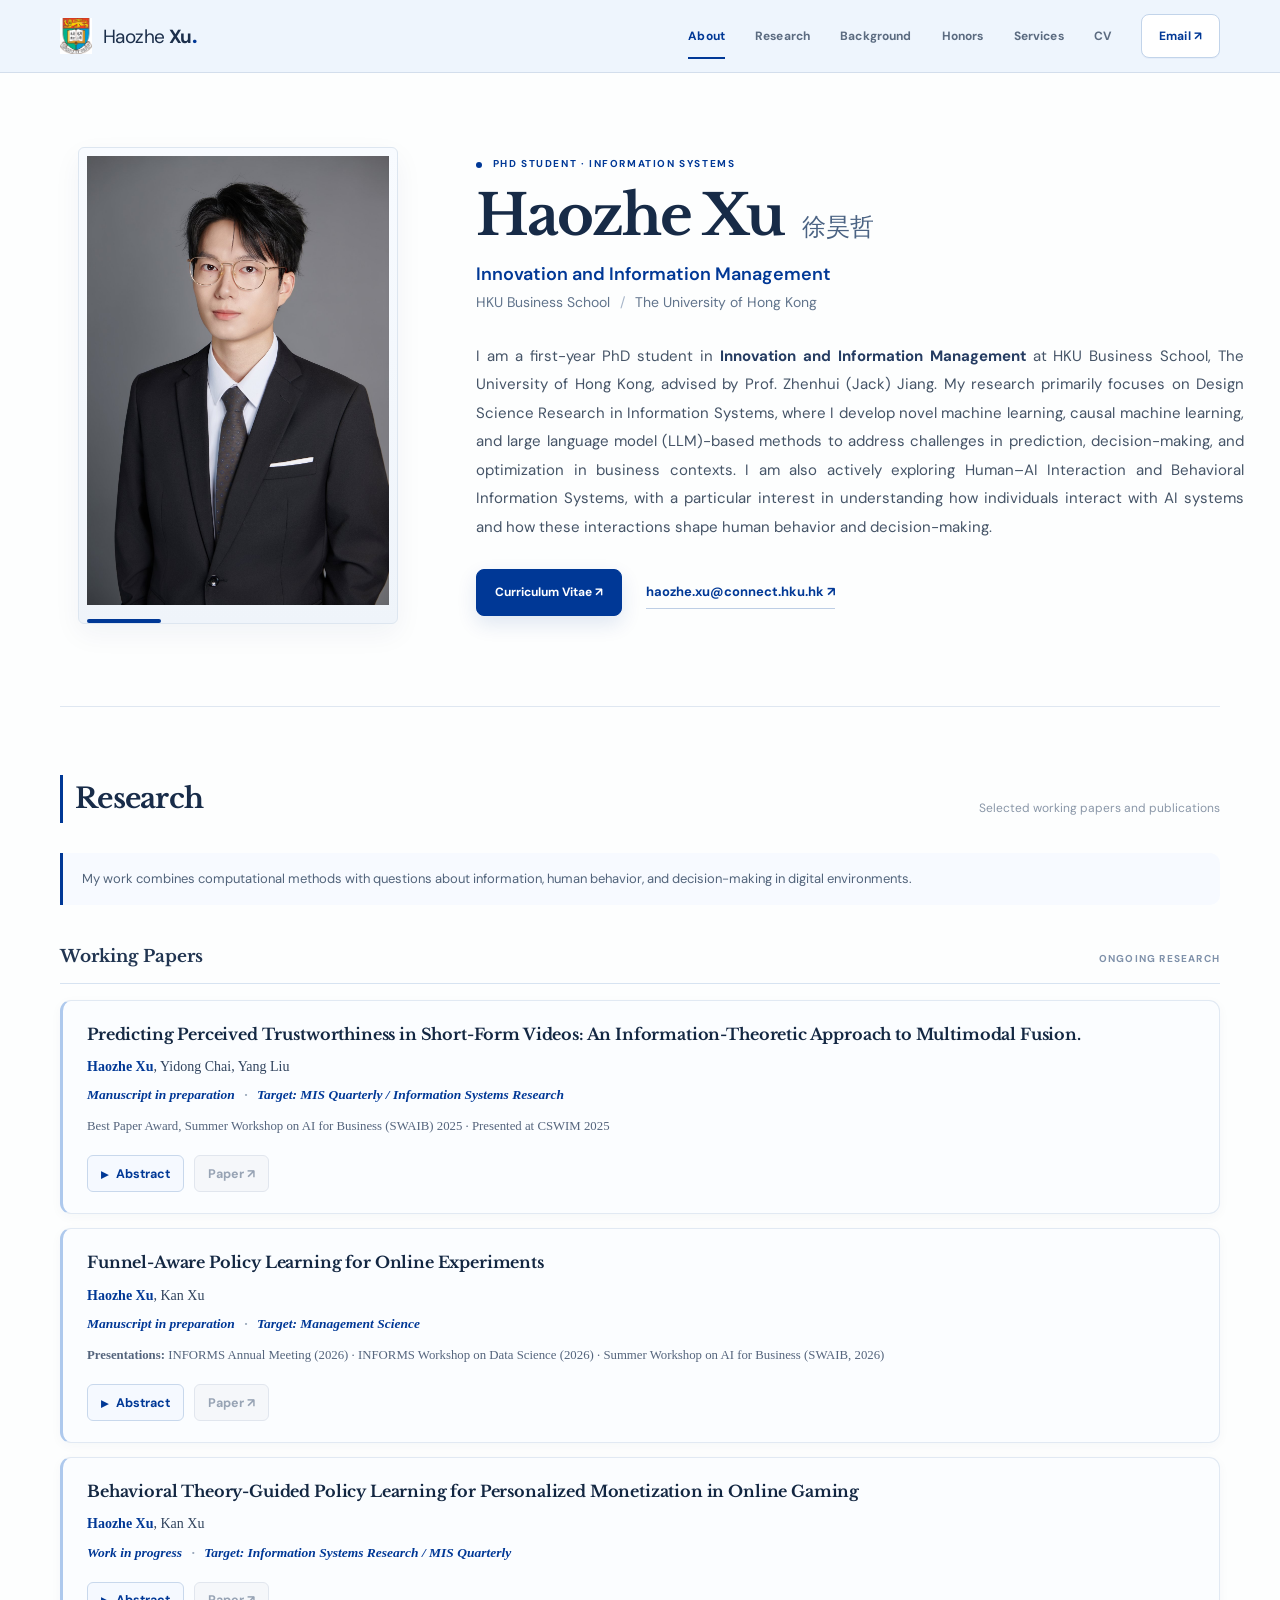
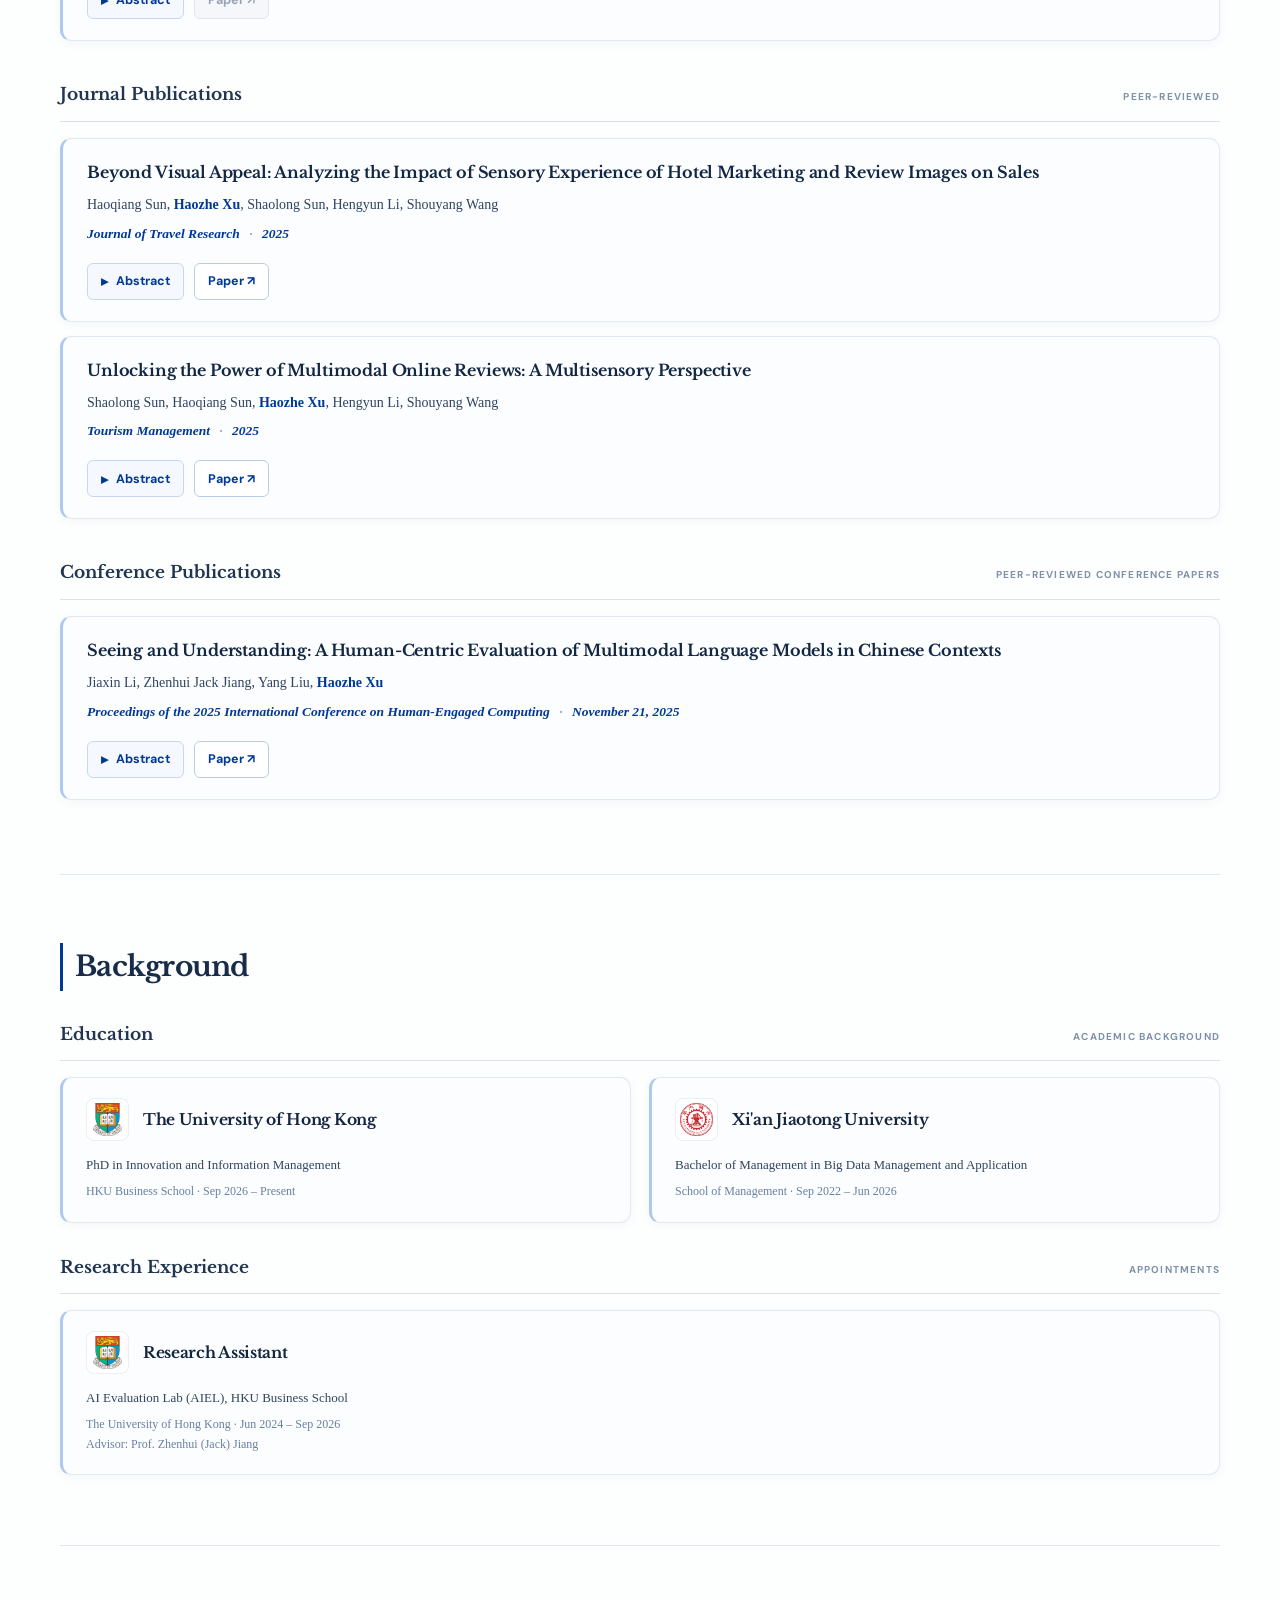
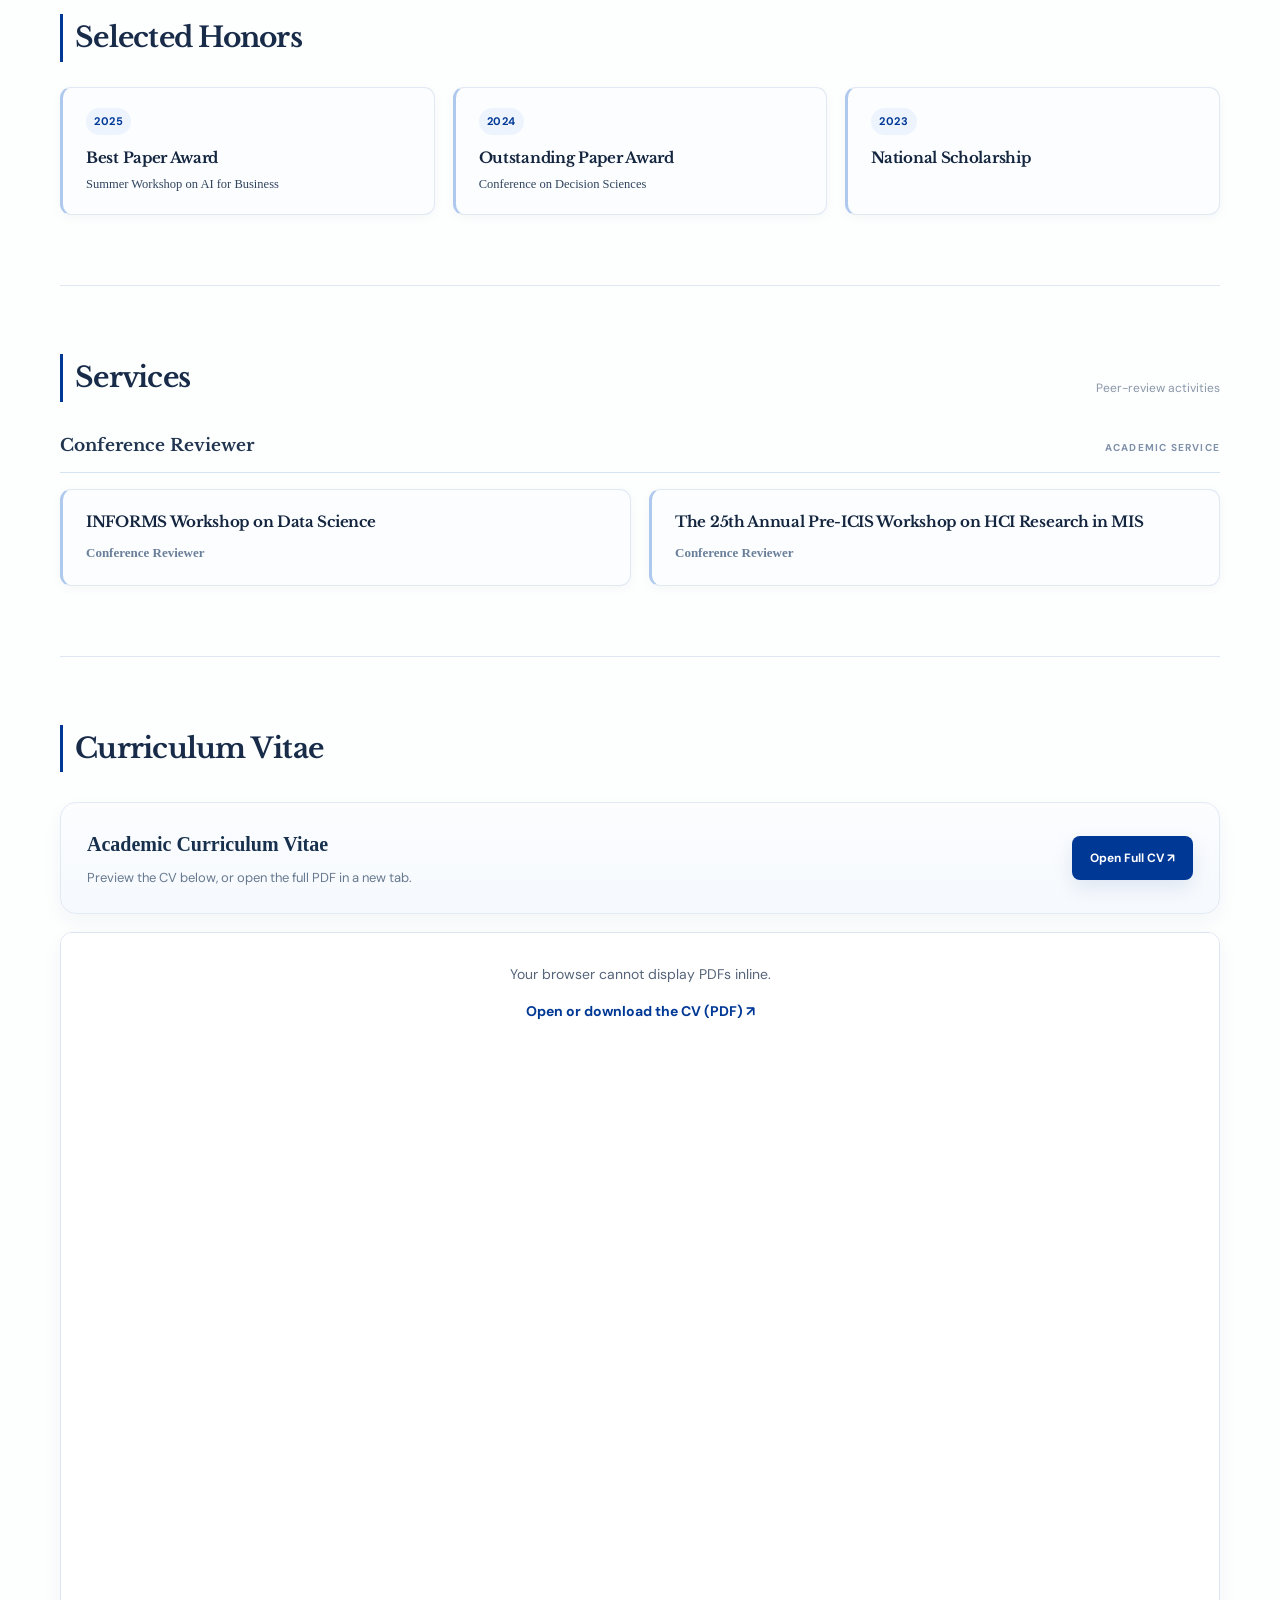
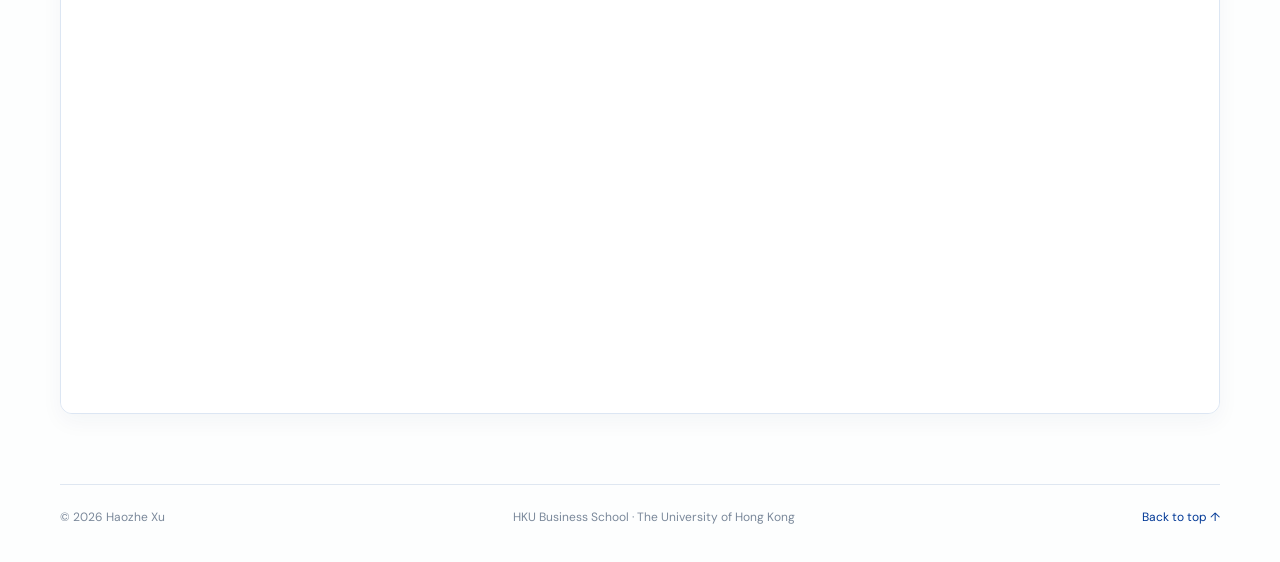
==== commit 9b4f8d19: "Add files via upload" ====
--- a/index.html
+++ b/index.html
@@ -1,9 +1,9 @@
 <!DOCTYPE html>
 
-<html lang="en"><head><meta charset="utf-8"/><meta content="width=device-width,initial-scale=1" name="viewport"/><title>Haozhe Xu | HKU Business School</title><meta content="Haozhe Xu is a PhD student in Innovation and Information Management at HKU Business School. Research in AI in Business, human-AI interaction, causal machine learning and multimodal analytics." name="description"/><meta content="index,follow" name="robots"/><link href="https://haozhexu1.github.io/" rel="canonical"/><meta content="Haozhe Xu | HKU Business School" property="og:title"/><meta content="profile" property="og:type"/><meta content="https://haozhexu1.github.io/" property="og:url"/><meta content="PhD student at HKU Business School studying AI in Business, Human-AI Interaction, and Causal Machine Learning." property="og:description"/><link href="style.css" rel="stylesheet"/><script type="application/ld+json">{"@context": "https://schema.org", "@type": "Person", "name": "Haozhe Xu", "url": "https://haozhexu1.github.io/", "email": "mailto:haozhe.xu@connect.hku.hk", "jobTitle": "PhD Student", "affiliation": {"@type": "CollegeOrUniversity", "name": "The University of Hong Kong", "url": "https://www.hku.hk/"}}</script><link rel="icon" type="image/jpeg" href="hku.jpg"/>
+<html lang="en"><head><meta charset="utf-8"/><meta content="width=device-width,initial-scale=1" name="viewport"/><title>Haozhe Xu | HKU Business School</title><meta content="Haozhe Xu is a PhD student in Innovation and Information Management at HKU Business School. Research in AI in Business, human-AI interaction, causal machine learning and multimodal analytics." name="description"/><meta content="index,follow" name="robots"/><link href="https://haozhexu1.github.io/" rel="canonical"/><meta content="Haozhe Xu | HKU Business School" property="og:title"/><meta content="profile" property="og:type"/><meta content="https://haozhexu1.github.io/" property="og:url"/><meta content="PhD student at HKU Business School studying AI in Business, Human-AI Interaction, and Causal Machine Learning." property="og:description"/><link href="style.css" rel="stylesheet"/><script type="application/ld+json">{"@context": "https://schema.org", "@type": "Person", "name": "Haozhe Xu", "url": "https://haozhexu1.github.io/", "email": "mailto:haozhe.xu@connect.hku.hk", "jobTitle": "PhD Student", "affiliation": {"@type": "CollegeOrUniversity", "name": "The University of Hong Kong", "url": "https://www.hku.hk/"}}</script><link href="hku.jpg" rel="icon" type="image/jpeg"/>
 </head><body><a class="skip" href="#about">Skip to content</a>
-<header class="topbar"><div class="topbar-inner"><a class="brand" href="#about"><img src="hku.jpg" alt="HKU shield" class="brand-logo"/> <span>Haozhe <b>Xu</b><span class="brand-dot">.</span></span></a><nav aria-label="Main navigation"><a href="#about">About</a><a href="#research">Research</a><a href="#background">Background</a><a href="#honors">Honors</a><a href="#services">Services</a><a href="#cv">CV</a><a class="nav-contact" href="mailto:haozhe.xu@connect.hku.hk">Email <span aria-hidden="true">↗</span></a></nav></div></header>
-<main class="container" id="about"><section aria-labelledby="hero-name" class="hero"><div class="hero-photo-frame"><img alt="Portrait of Haozhe Xu" class="hero-photo" src="profile-photo.jpg"/><div class="photo-rule"></div></div><div class="hero-text"><div class="kicker"><span class="kicker-dot"></span> PHD STUDENT · INFORMATION SYSTEMS</div><h1 id="hero-name">Haozhe Xu</h1><p class="hero-subtitle">Innovation and Information Management</p><p class="hero-affiliation">HKU Business School <span class="separator">/</span> The University of Hong Kong</p><p class="hero-bio">I am a first-year PhD student in <strong>Innovation and Information Management</strong> at HKU Business School, The University of Hong Kong, advised by Prof. Zhenhui (Jack) Jiang.</p><p class="hero-bio">My research primarily focuses on <strong>Design Science Research in Information Systems</strong>, where I develop novel machine learning, causal machine learning, and large language model (LLM)-based methods to address challenges in prediction, decision-making, and optimization in business contexts.</p><p class="hero-bio">I am also actively exploring <strong>Human–AI Interaction</strong> and <strong>Behavioral Information Systems</strong>, with a particular interest in understanding how individuals interact with AI systems and how these interactions shape human behavior and decision-making.</p><div class="hero-actions"><a class="action-primary" href="Haozhe_CV.pdf" rel="noopener" target="_blank">Curriculum Vitae <span aria-hidden="true">↗</span></a><a class="action-link" href="mailto:haozhe.xu@connect.hku.hk">haozhe.xu@connect.hku.hk <span aria-hidden="true">↗</span></a></div></div></section>
+<header class="topbar"><div class="topbar-inner"><a class="brand" href="#about"><img alt="HKU shield" class="brand-logo" src="hku.jpg"/> <span>Haozhe <b>Xu</b><span class="brand-dot">.</span></span></a><nav aria-label="Main navigation"><a href="#about">About</a><a href="#research">Research</a><a href="#background">Background</a><a href="#honors">Honors</a><a href="#services">Services</a><a href="#cv">CV</a><a class="nav-contact" href="mailto:haozhe.xu@connect.hku.hk">Email <span aria-hidden="true">↗</span></a></nav></div></header>
+<main class="container" id="about"><section aria-labelledby="hero-name" class="hero"><div class="hero-photo-frame"><img alt="Portrait of Haozhe Xu" class="hero-photo" src="profile-photo.jpg"/><div class="photo-rule"></div></div><div class="hero-text"><div class="kicker"><span class="kicker-dot"></span> PHD STUDENT · INFORMATION SYSTEMS</div><h1 id="hero-name">Haozhe Xu<span class="hero-chinese-name" lang="zh-CN">徐昊哲</span></h1><p class="hero-subtitle">Innovation and Information Management</p><p class="hero-affiliation">HKU Business School <span class="separator">/</span> The University of Hong Kong</p><p class="hero-bio hero-bio-unified">I am a first-year PhD student in <strong>Innovation and Information Management</strong> at HKU Business School, The University of Hong Kong, advised by Prof. Zhenhui (Jack) Jiang. My research primarily focuses on Design Science Research in Information Systems, where I develop novel machine learning, causal machine learning, and large language model (LLM)-based methods to address challenges in prediction, decision-making, and optimization in business contexts. I am also actively exploring Human–AI Interaction and Behavioral Information Systems, with a particular interest in understanding how individuals interact with AI systems and how these interactions shape human behavior and decision-making.</p><div class="hero-actions"><a class="action-primary" href="Haozhe_CV.pdf" rel="noopener" target="_blank">Curriculum Vitae <span aria-hidden="true">↗</span></a><a class="action-link" href="mailto:haozhe.xu@connect.hku.hk">haozhe.xu@connect.hku.hk <span aria-hidden="true">↗</span></a></div></div></section>
 <section class="section research-section" id="research"><div class="section-heading"><div><h2>Research</h2></div><p>Selected working papers and publications</p></div><div class="intro-note">My work combines computational methods with questions about information, human behavior, and decision-making in digital environments.</div><div class="group-header"><h3>Working Papers</h3><span>ONGOING RESEARCH</span></div>
 <div class="paper-list scholarly-list">
 <article class="paper scholarly-paper"><div><h4>Predicting Perceived Trustworthiness in Short-Form Videos: An Information-Theoretic Approach to Multimodal Fusion.</h4><p class="authors"><strong>Haozhe Xu</strong>, Yidong Chai, Yang Liu</p><p class="venue">Manuscript in preparation <span class="dot-sep">·</span> Target: MIS Quarterly / Information Systems Research</p><p class="paper-note">Best Paper Award, Summer Workshop on AI for Business (SWAIB) 2025 · Presented at CSWIM 2025</p><div class="paper-actions"><details class="paper-abstract"><summary>Abstract</summary><div aria-label="Abstract text" class="abstract-content"></div></details><span aria-disabled="true" class="paper-link-button disabled" title="Paper link not yet available">Paper ↗</span></div></div></article>
@@ -17,8 +17,6 @@
 <h4><a class="publication-title-link" href="https://dl.acm.org/doi/abs/10.1145/3786995.3787004" rel="noopener noreferrer" target="_blank">Seeing and Understanding: A Human-Centric Evaluation of Multimodal Language Models in Chinese Contexts</a></h4>
 <p class="authors">Jiaxin Li, Zhenhui Jack Jiang, Yang Liu, <strong>Haozhe Xu</strong></p>
 <p class="venue"><em>Proceedings of the 2025 International Conference on Human-Engaged Computing</em> <span class="dot-sep">·</span> November 21, 2025</p>
-
-
 <div class="paper-actions"><details class="paper-abstract"><summary>Abstract</summary><div aria-label="Abstract text" class="abstract-content"></div></details><a class="paper-link-button" href="https://dl.acm.org/doi/abs/10.1145/3786995.3787004" rel="noopener noreferrer" target="_blank">Paper ↗</a></div></div></article></div></section>
 <section class="section background-section" id="background"><div class="section-heading"><div><h2>Background</h2></div></div>
 <div class="unified-list">
--- a/style.css
+++ b/style.css
@@ -535,3 +535,38 @@
 @media (max-width:900px) {
   .hero-text .hero-bio {text-align:left;}
 }
+
+/* Small adjustments to the original, left-aligned homepage layout. */
+.hero-chinese-name {
+  display:inline-block;
+  vertical-align:baseline;
+  margin-left:18px;
+  font-family:"Noto Serif CJK SC","Songti SC","SimSun",serif;
+  font-size:.42em;
+  font-weight:500;
+  letter-spacing:0;
+  color:#4b6383;
+  white-space:nowrap;
+}
+@media(min-width:901px){
+  .hero-photo-frame {transform:translateX(18px);}
+}
+@media(max-width:600px){
+  .hero-chinese-name {margin-left:10px;font-size:.38em;}
+}
+
+/* Subtle right shift for the entire hero text column (desktop only). */
+@media (min-width:901px) {
+  .hero-text {transform:translateX(15px);}
+}
+
+/* Final hero refinement: single paragraph and a slightly more inset text column. */
+@media (min-width:901px) {
+ .hero-text {transform:translateX(24px);}
+}
+.hero-text .hero-bio-unified {margin-top:26px; margin-bottom:0; line-height:1.9; text-align:left; text-align-last:left; word-spacing:normal;}
+@media (max-width:900px) {.hero-text {transform:none;} .hero-text .hero-bio-unified{margin-top:20px;}}
+
+/* Restore justified text for the single About paragraph. */
+.hero-text .hero-bio-unified {text-align:justify;text-align-last:left;}
+@media(max-width:700px){.hero-text .hero-bio-unified{text-align:left;}}
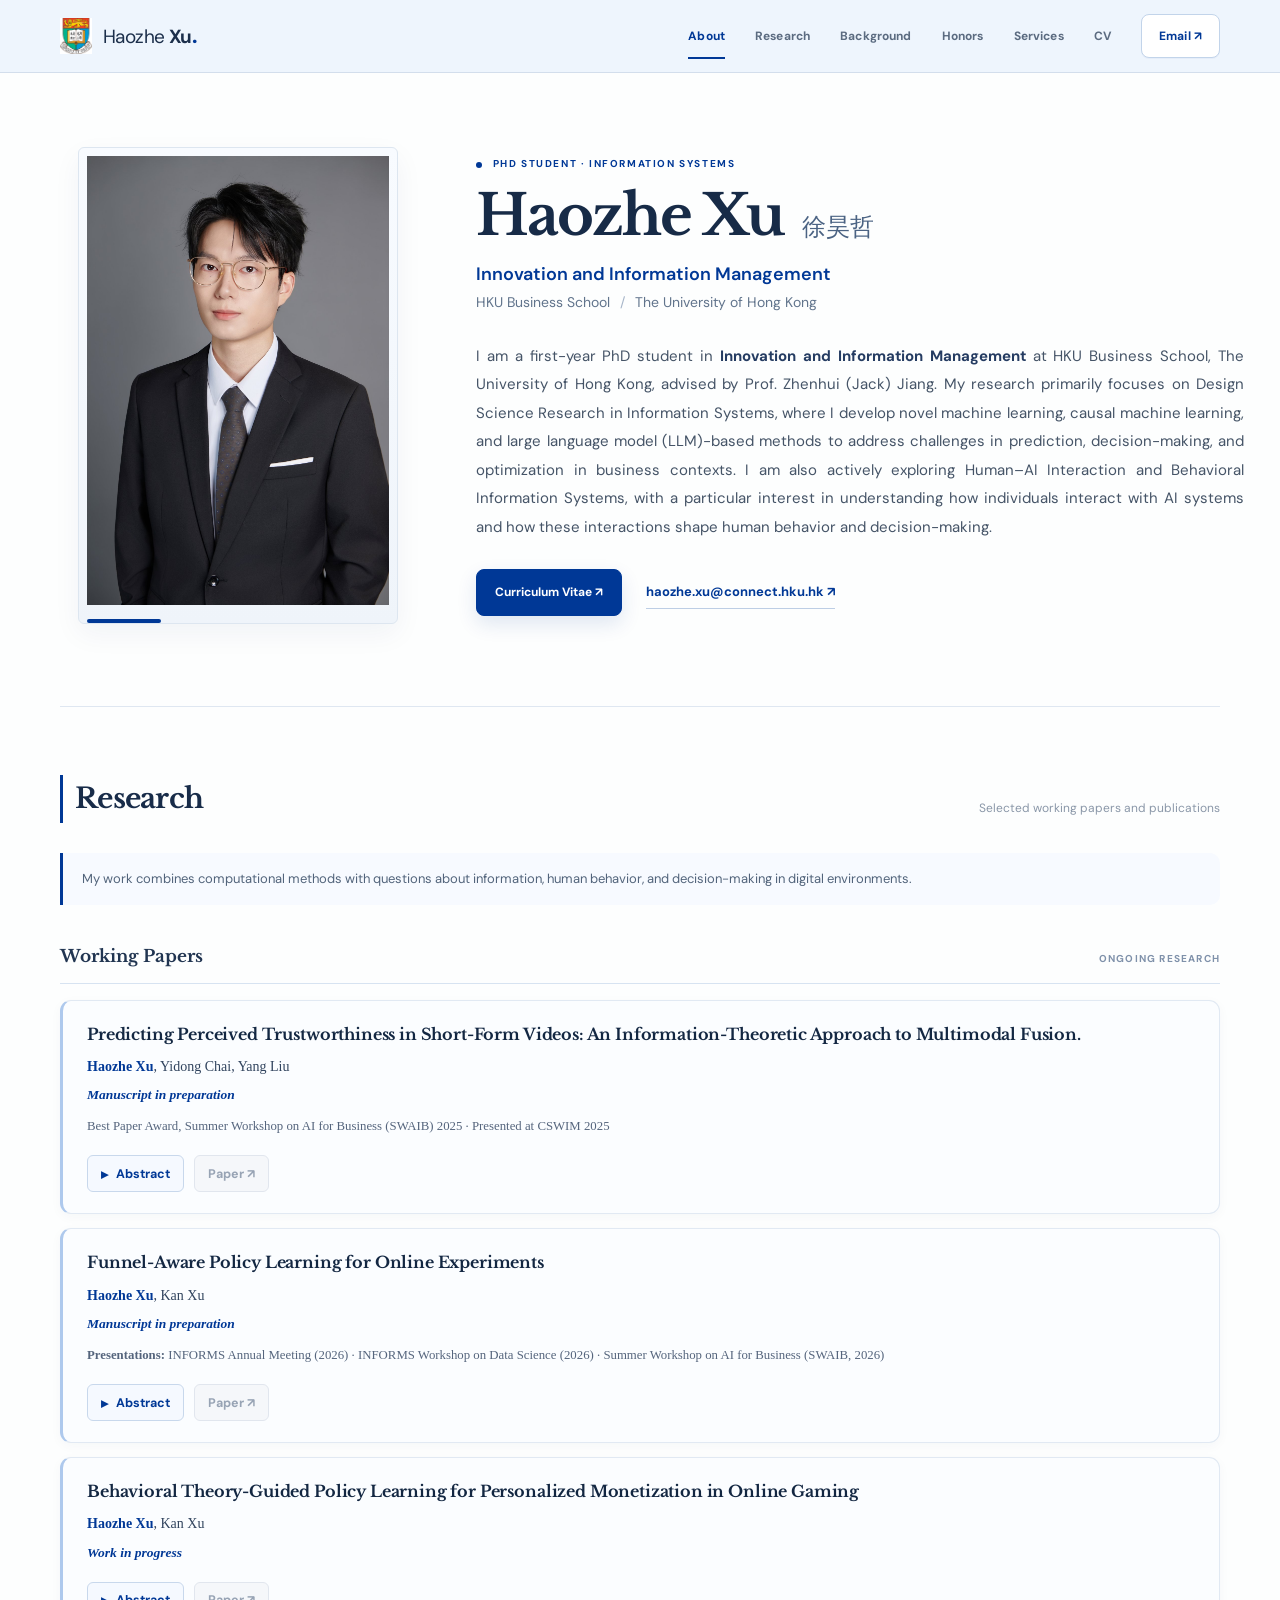
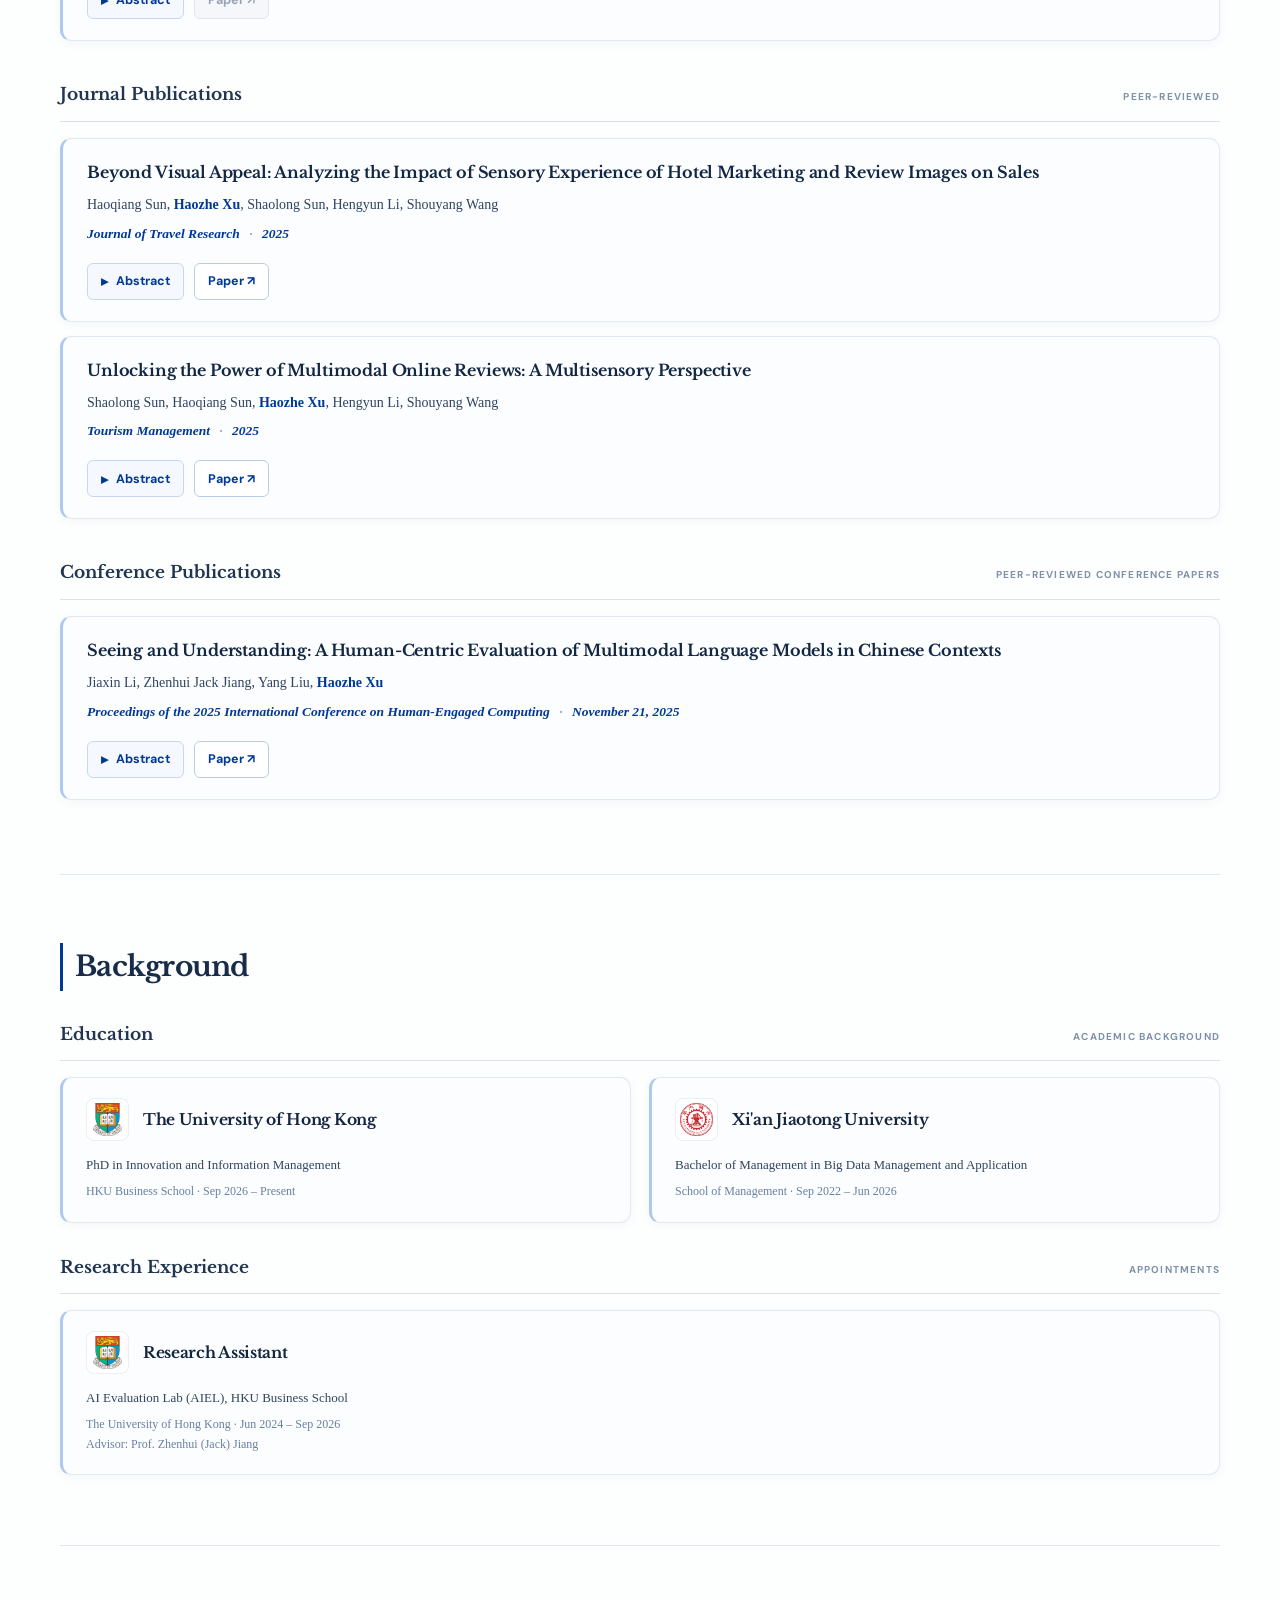
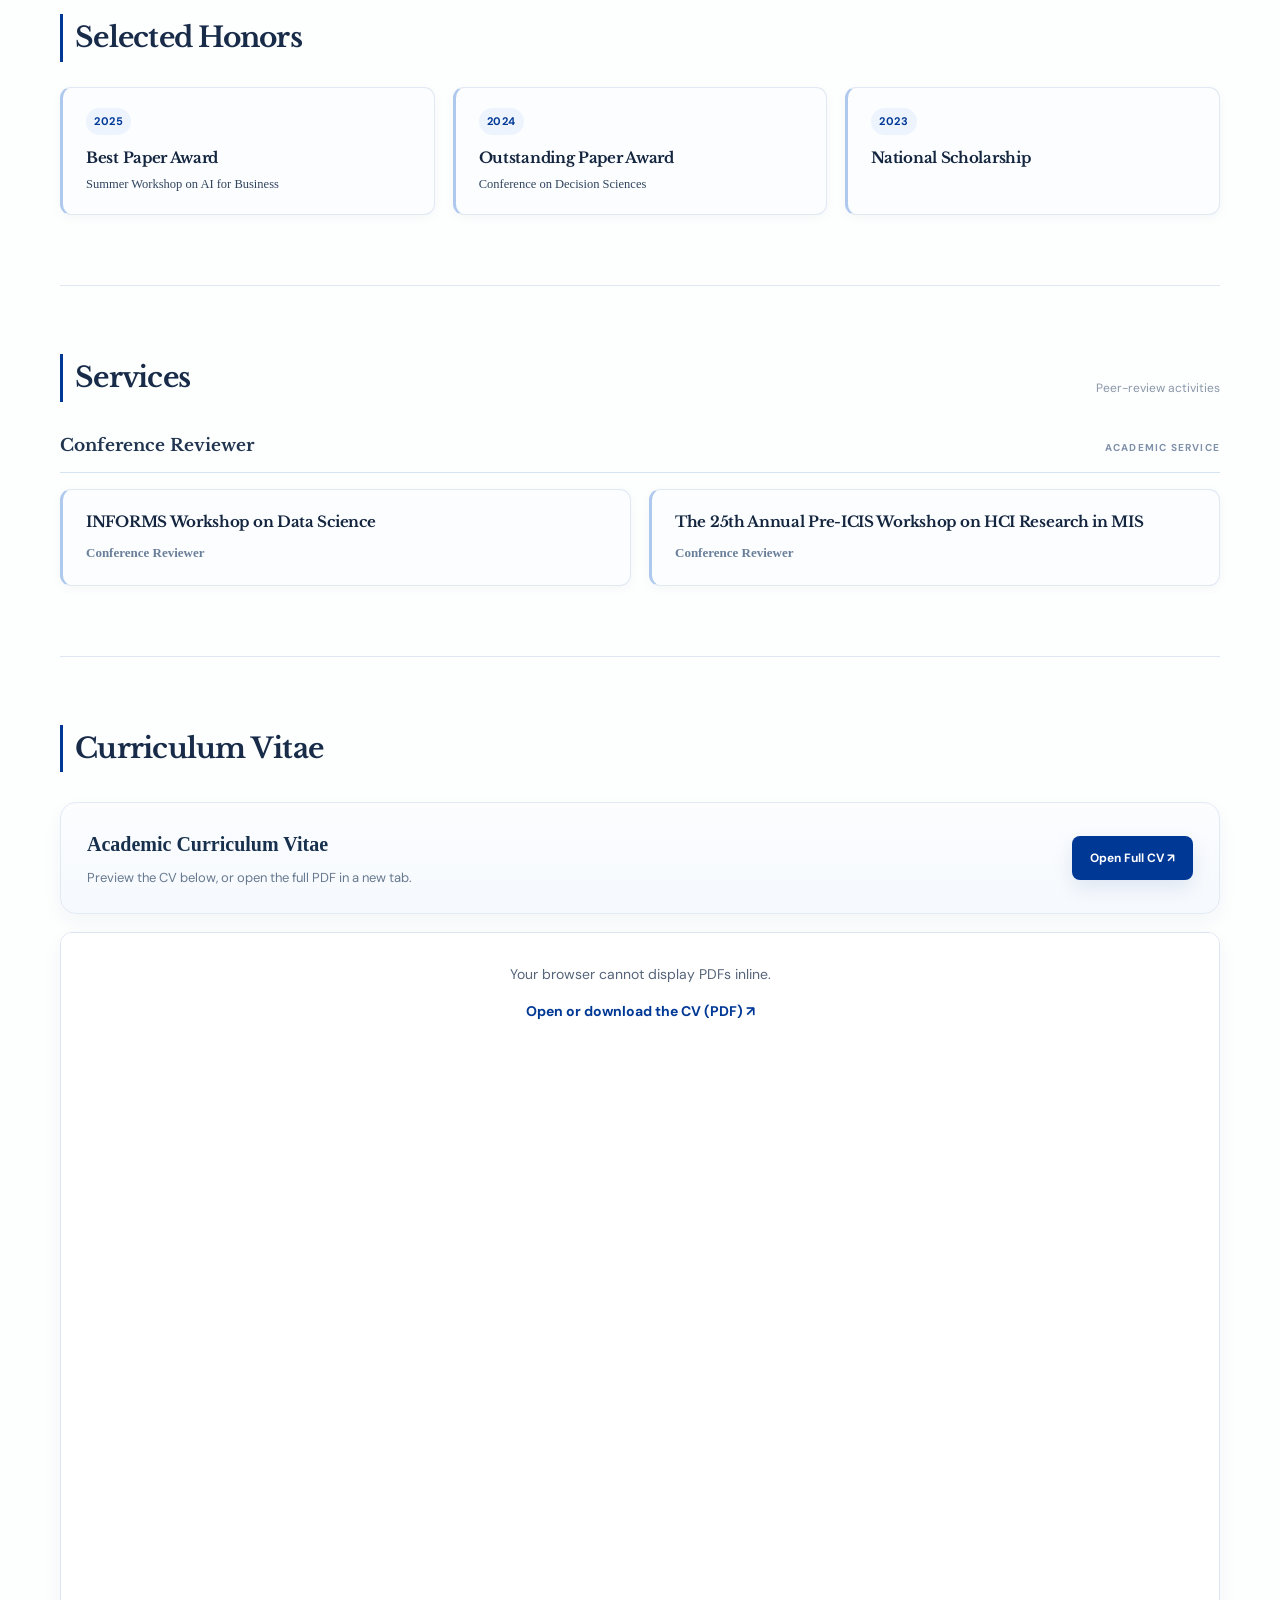
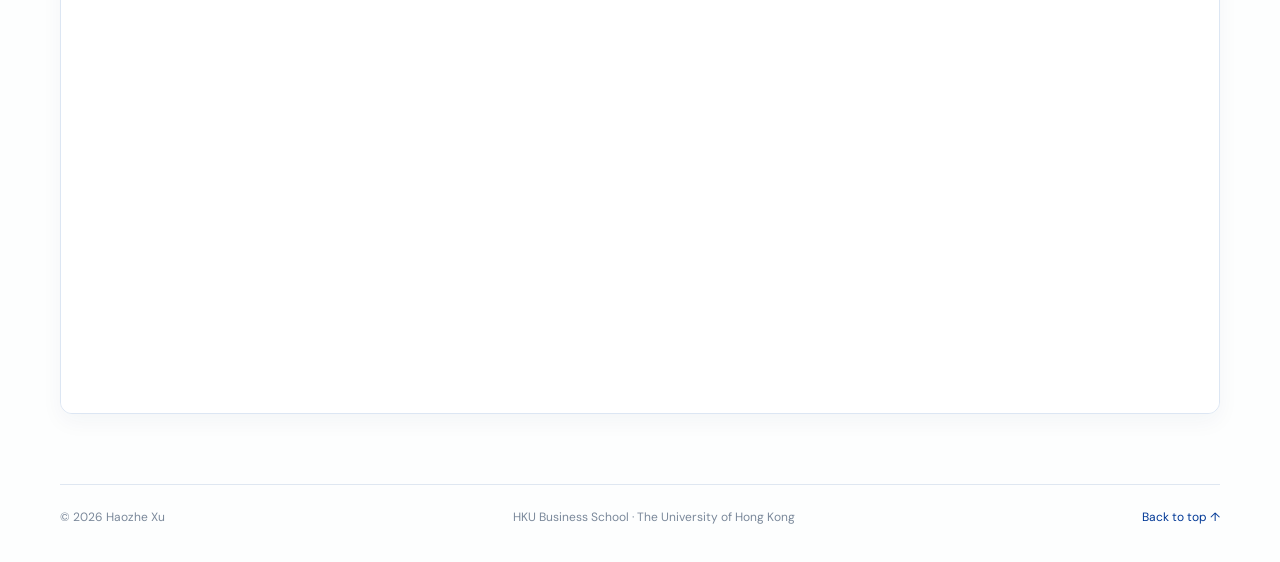
==== commit 86228163: "Add files via upload" ====
--- a/index.html
+++ b/index.html
@@ -6,9 +6,9 @@
 <main class="container" id="about"><section aria-labelledby="hero-name" class="hero"><div class="hero-photo-frame"><img alt="Portrait of Haozhe Xu" class="hero-photo" src="profile-photo.jpg"/><div class="photo-rule"></div></div><div class="hero-text"><div class="kicker"><span class="kicker-dot"></span> PHD STUDENT · INFORMATION SYSTEMS</div><h1 id="hero-name">Haozhe Xu<span class="hero-chinese-name" lang="zh-CN">徐昊哲</span></h1><p class="hero-subtitle">Innovation and Information Management</p><p class="hero-affiliation">HKU Business School <span class="separator">/</span> The University of Hong Kong</p><p class="hero-bio hero-bio-unified">I am a first-year PhD student in <strong>Innovation and Information Management</strong> at HKU Business School, The University of Hong Kong, advised by Prof. Zhenhui (Jack) Jiang. My research primarily focuses on Design Science Research in Information Systems, where I develop novel machine learning, causal machine learning, and large language model (LLM)-based methods to address challenges in prediction, decision-making, and optimization in business contexts. I am also actively exploring Human–AI Interaction and Behavioral Information Systems, with a particular interest in understanding how individuals interact with AI systems and how these interactions shape human behavior and decision-making.</p><div class="hero-actions"><a class="action-primary" href="Haozhe_CV.pdf" rel="noopener" target="_blank">Curriculum Vitae <span aria-hidden="true">↗</span></a><a class="action-link" href="mailto:haozhe.xu@connect.hku.hk">haozhe.xu@connect.hku.hk <span aria-hidden="true">↗</span></a></div></div></section>
 <section class="section research-section" id="research"><div class="section-heading"><div><h2>Research</h2></div><p>Selected working papers and publications</p></div><div class="intro-note">My work combines computational methods with questions about information, human behavior, and decision-making in digital environments.</div><div class="group-header"><h3>Working Papers</h3><span>ONGOING RESEARCH</span></div>
 <div class="paper-list scholarly-list">
-<article class="paper scholarly-paper"><div><h4>Predicting Perceived Trustworthiness in Short-Form Videos: An Information-Theoretic Approach to Multimodal Fusion.</h4><p class="authors"><strong>Haozhe Xu</strong>, Yidong Chai, Yang Liu</p><p class="venue">Manuscript in preparation <span class="dot-sep">·</span> Target: MIS Quarterly / Information Systems Research</p><p class="paper-note">Best Paper Award, Summer Workshop on AI for Business (SWAIB) 2025 · Presented at CSWIM 2025</p><div class="paper-actions"><details class="paper-abstract"><summary>Abstract</summary><div aria-label="Abstract text" class="abstract-content"></div></details><span aria-disabled="true" class="paper-link-button disabled" title="Paper link not yet available">Paper ↗</span></div></div></article>
-<article class="paper scholarly-paper"><div><h4>Funnel-Aware Policy Learning for Online Experiments</h4><p class="authors"><strong>Haozhe Xu</strong>, Kan Xu</p><p class="venue">Manuscript in preparation <span class="dot-sep">·</span> Target: Management Science</p><p class="paper-note"><strong>Presentations:</strong> INFORMS Annual Meeting (2026) · INFORMS Workshop on Data Science (2026) · Summer Workshop on AI for Business (SWAIB, 2026)</p><div class="paper-actions"><details class="paper-abstract"><summary>Abstract</summary><div aria-label="Abstract text" class="abstract-content"></div></details><span aria-disabled="true" class="paper-link-button disabled" title="Paper link not yet available">Paper ↗</span></div></div></article>
-<article class="paper scholarly-paper"><div><h4>Behavioral Theory-Guided Policy Learning for Personalized Monetization in Online Gaming</h4><p class="authors"><strong>Haozhe Xu</strong>, Kan Xu</p><p class="venue">Work in progress <span class="dot-sep">·</span> Target: Information Systems Research / MIS Quarterly</p><div class="paper-actions"><details class="paper-abstract"><summary>Abstract</summary><div aria-label="Abstract text" class="abstract-content"></div></details><span aria-disabled="true" class="paper-link-button disabled" title="Paper link not yet available">Paper ↗</span></div></div></article></div>
+<article class="paper scholarly-paper"><div><h4>Predicting Perceived Trustworthiness in Short-Form Videos: An Information-Theoretic Approach to Multimodal Fusion.</h4><p class="authors"><strong>Haozhe Xu</strong>, Yidong Chai, Yang Liu</p><p class="venue">Manuscript in preparation</p><p class="paper-note">Best Paper Award, Summer Workshop on AI for Business (SWAIB) 2025 · Presented at CSWIM 2025</p><div class="paper-actions"><details class="paper-abstract"><summary>Abstract</summary><div aria-label="Abstract text" class="abstract-content"></div></details><span aria-disabled="true" class="paper-link-button disabled" title="Paper link not yet available">Paper ↗</span></div></div></article>
+<article class="paper scholarly-paper"><div><h4>Funnel-Aware Policy Learning for Online Experiments</h4><p class="authors"><strong>Haozhe Xu</strong>, Kan Xu</p><p class="venue">Manuscript in preparation</p><p class="paper-note"><strong>Presentations:</strong> INFORMS Annual Meeting (2026) · INFORMS Workshop on Data Science (2026) · Summer Workshop on AI for Business (SWAIB, 2026)</p><div class="paper-actions"><details class="paper-abstract"><summary>Abstract</summary><div aria-label="Abstract text" class="abstract-content"></div></details><span aria-disabled="true" class="paper-link-button disabled" title="Paper link not yet available">Paper ↗</span></div></div></article>
+<article class="paper scholarly-paper"><div><h4>Behavioral Theory-Guided Policy Learning for Personalized Monetization in Online Gaming</h4><p class="authors"><strong>Haozhe Xu</strong>, Kan Xu</p><p class="venue">Work in progress</p><div class="paper-actions"><details class="paper-abstract"><summary>Abstract</summary><div aria-label="Abstract text" class="abstract-content"></div></details><span aria-disabled="true" class="paper-link-button disabled" title="Paper link not yet available">Paper ↗</span></div></div></article></div>
 <div class="group-header publication-group"><h3>Journal Publications</h3><span>PEER-REVIEWED</span></div><div class="paper-list scholarly-list">
 <article class="paper scholarly-paper"><div><h4><a class="journal-title-link" href="https://doi.org/10.1177/00472875241310818" rel="noopener noreferrer" target="_blank">Beyond Visual Appeal: Analyzing the Impact of Sensory Experience of Hotel Marketing and Review Images on Sales</a></h4><p class="authors">Haoqiang Sun, <strong>Haozhe Xu</strong>, Shaolong Sun, Hengyun Li, Shouyang Wang</p><p class="venue"><em>Journal of Travel Research</em> <span class="dot-sep">·</span> 2025</p><div class="paper-actions"><details class="paper-abstract"><summary>Abstract</summary><div aria-label="Abstract text" class="abstract-content"></div></details><a class="paper-link-button" href="https://doi.org/10.1177/00472875241310818" rel="noopener noreferrer" target="_blank">Paper ↗</a></div></div></article>
 <article class="paper scholarly-paper"><div><h4><a class="journal-title-link" href="https://doi.org/10.1016/j.tourman.2025.105206" rel="noopener noreferrer" target="_blank">Unlocking the Power of Multimodal Online Reviews: A Multisensory Perspective</a></h4><p class="authors">Shaolong Sun, Haoqiang Sun, <strong>Haozhe Xu</strong>, Hengyun Li, Shouyang Wang</p><p class="venue"><em>Tourism Management</em> <span class="dot-sep">·</span> 2025</p><div class="paper-actions"><details class="paper-abstract"><summary>Abstract</summary><div aria-label="Abstract text" class="abstract-content"></div></details><a class="paper-link-button" href="https://doi.org/10.1016/j.tourman.2025.105206" rel="noopener noreferrer" target="_blank">Paper ↗</a></div></div></article></div><div class="group-header publication-group"><h3>Conference Publications</h3><span>PEER-REVIEWED CONFERENCE PAPERS</span></div>
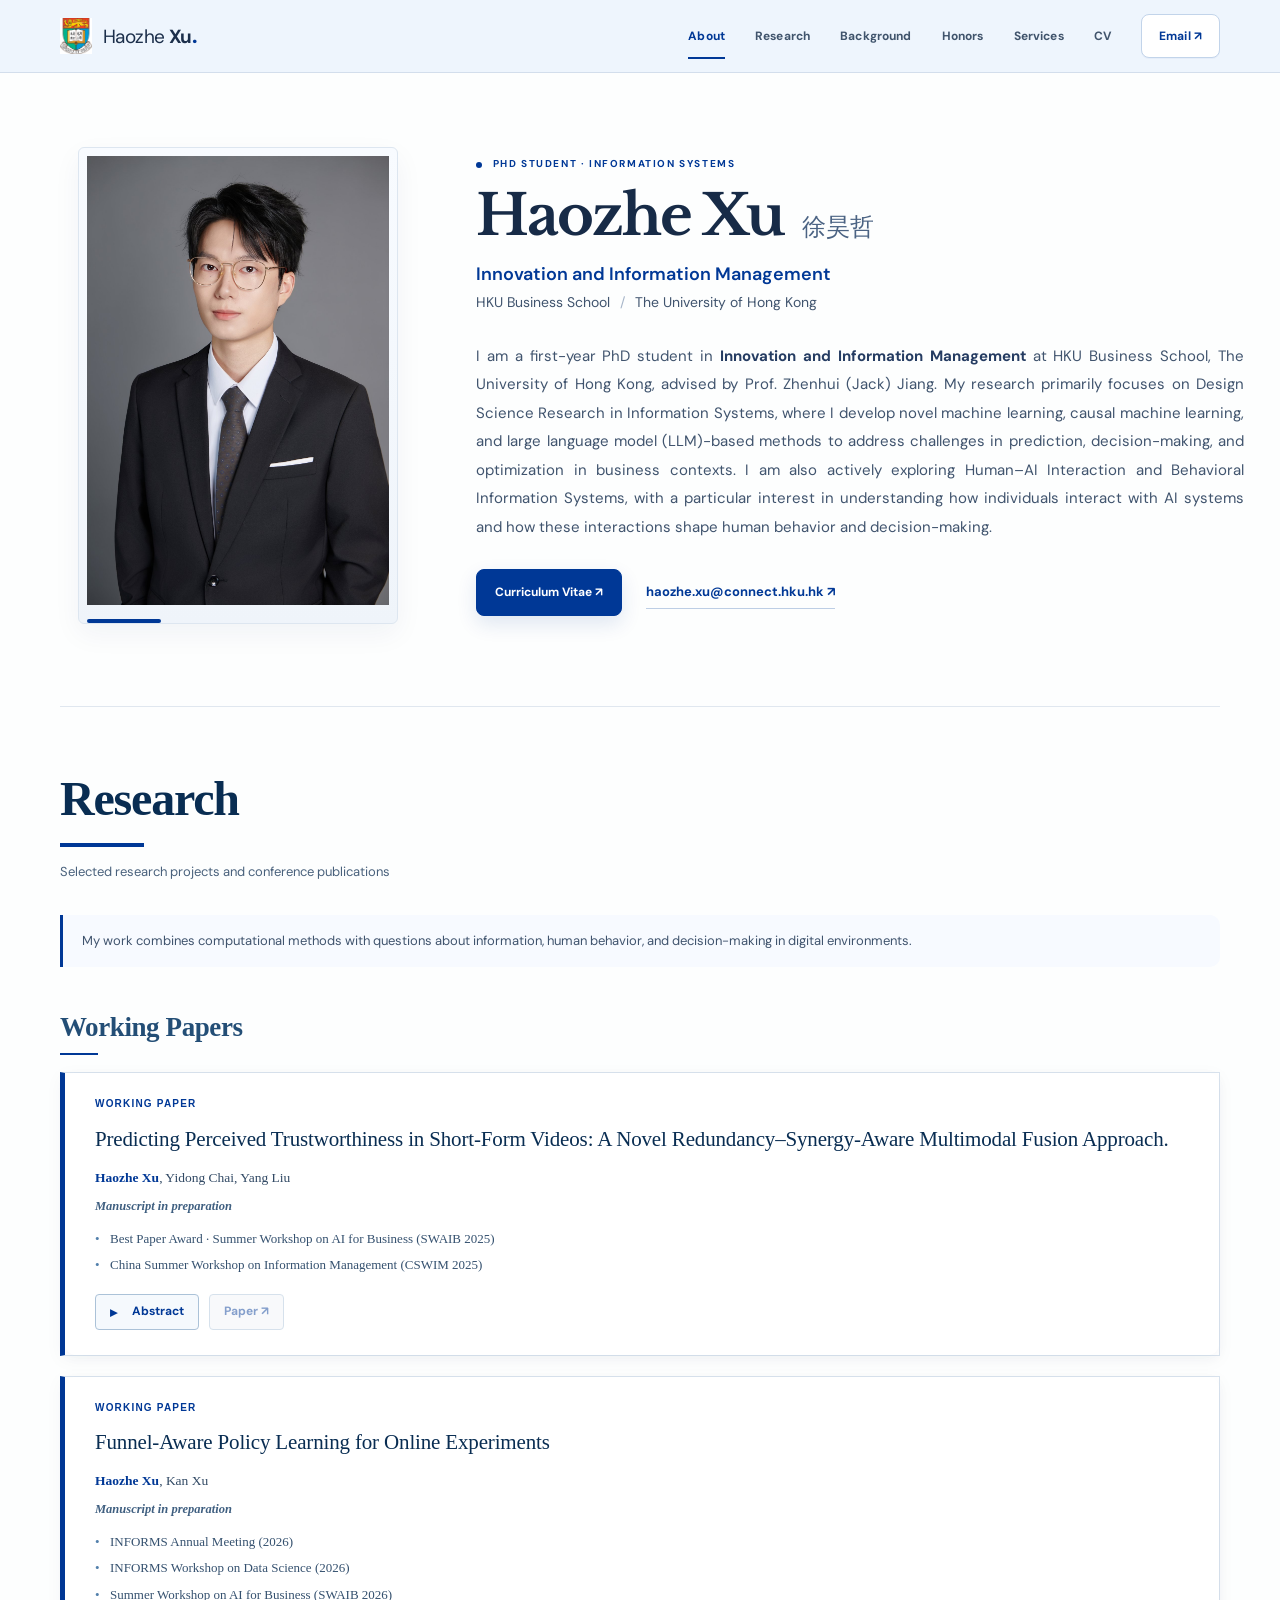
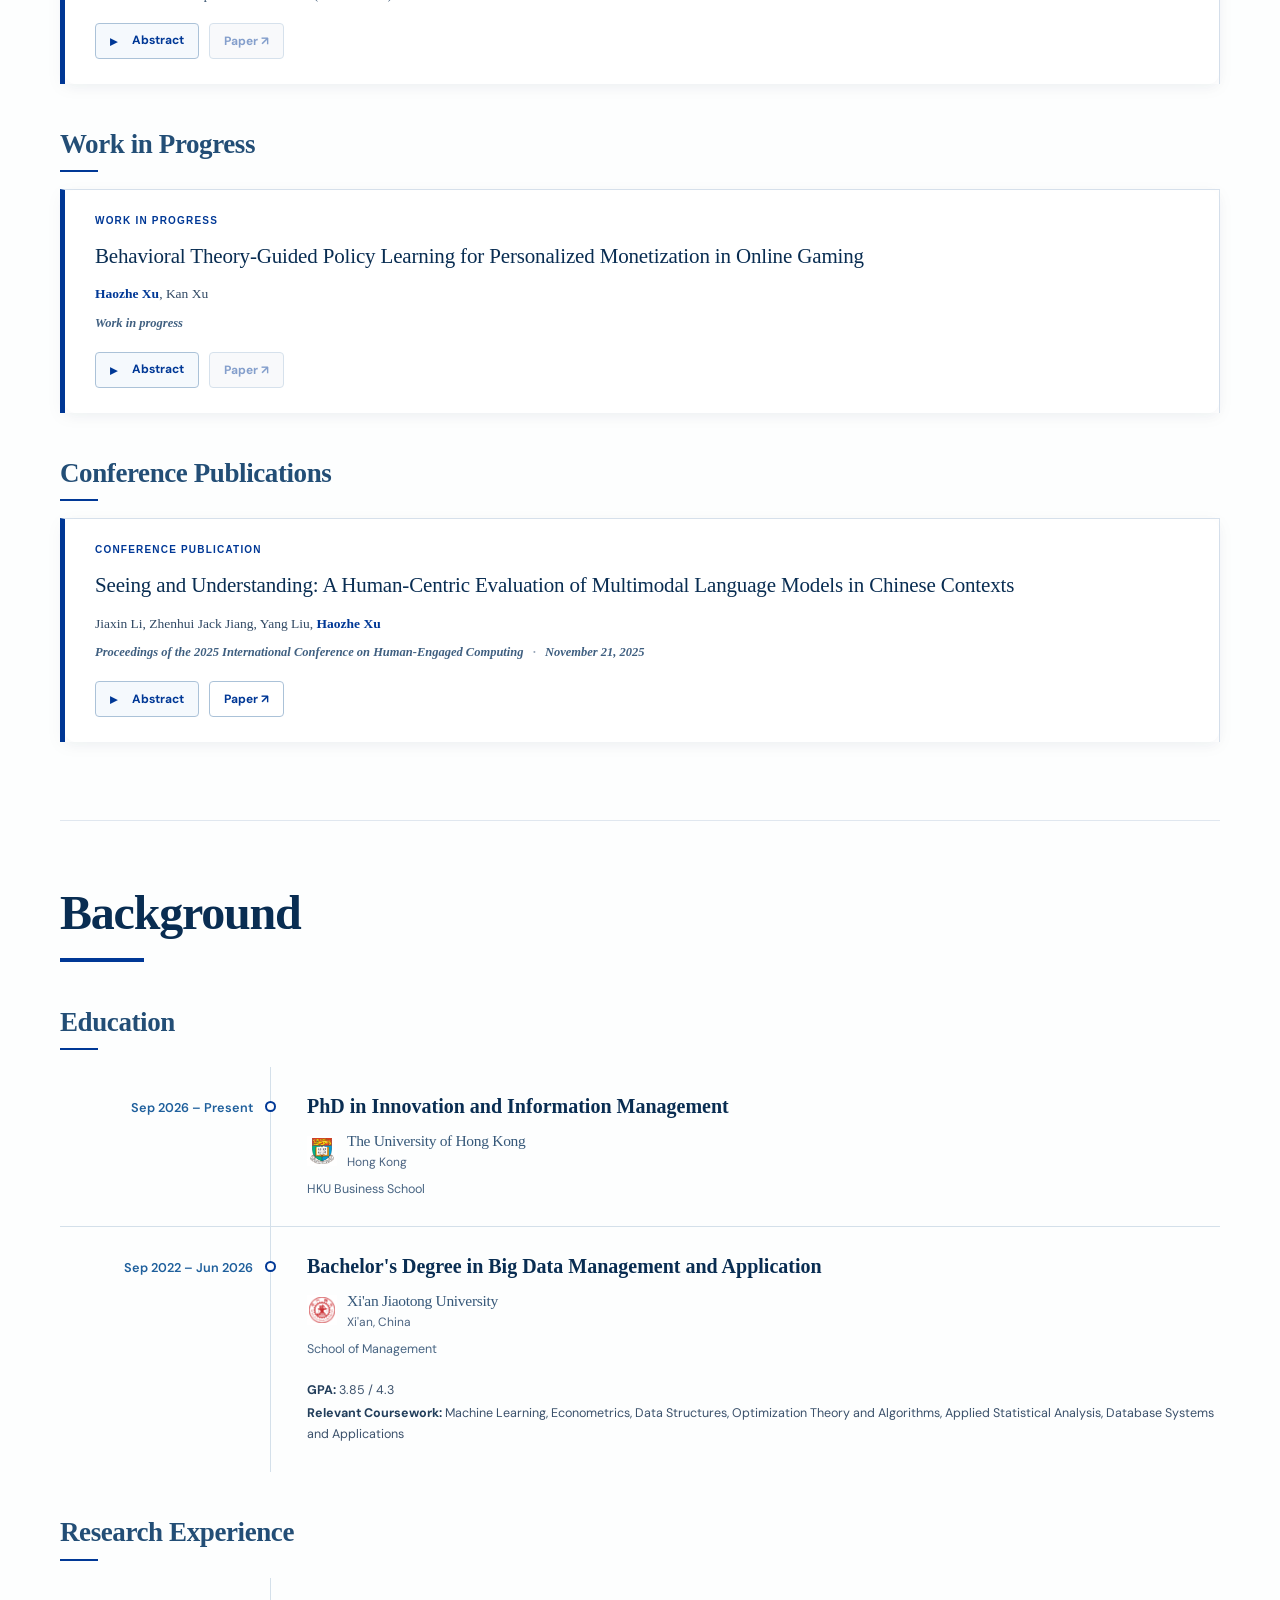
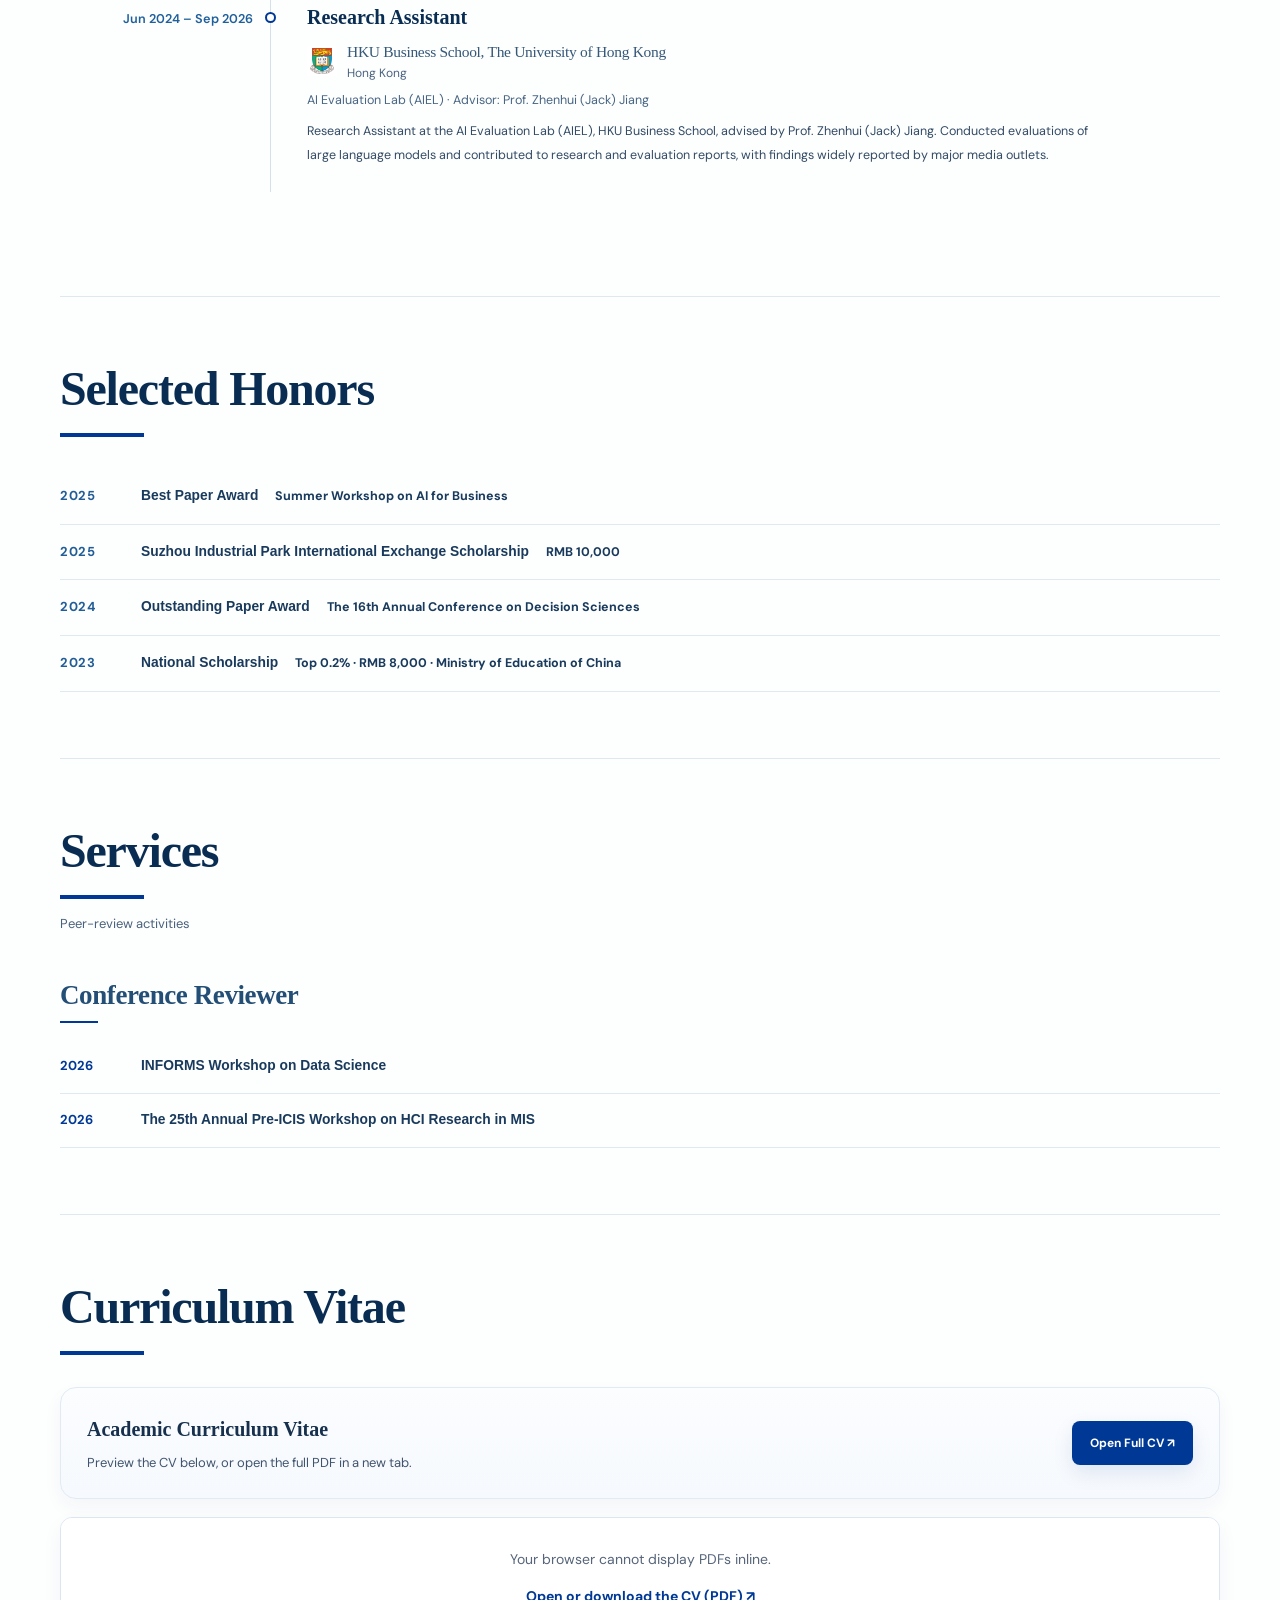
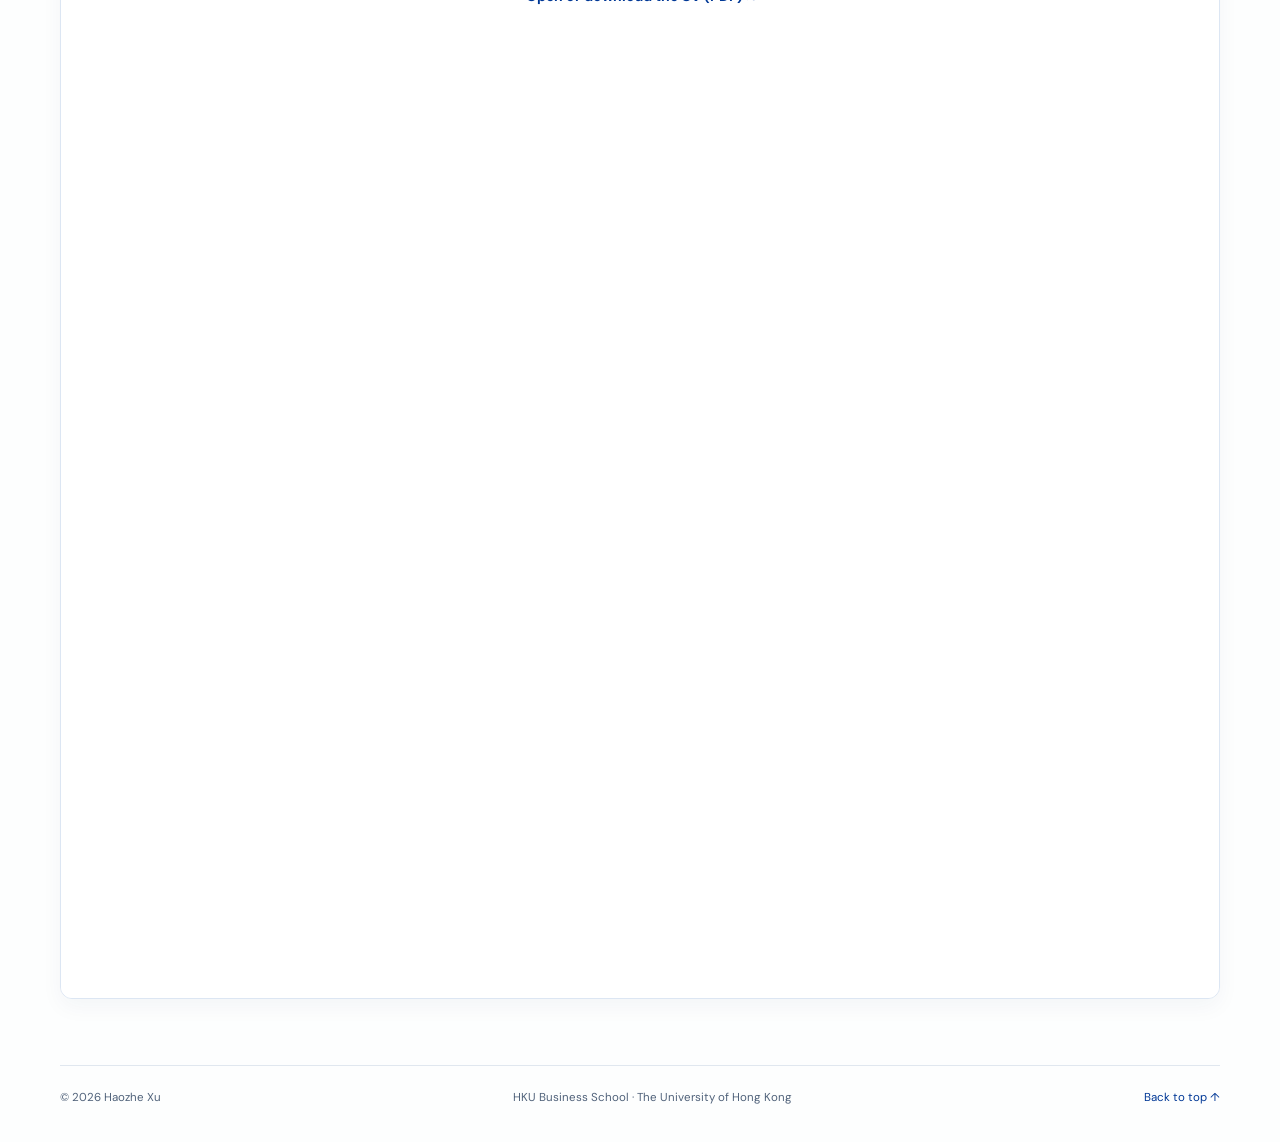
==== commit b60f5dc0: "Add files via upload" ====
--- a/index.html
+++ b/index.html
@@ -4,57 +4,52 @@
 </head><body><a class="skip" href="#about">Skip to content</a>
 <header class="topbar"><div class="topbar-inner"><a class="brand" href="#about"><img alt="HKU shield" class="brand-logo" src="hku.jpg"/> <span>Haozhe <b>Xu</b><span class="brand-dot">.</span></span></a><nav aria-label="Main navigation"><a href="#about">About</a><a href="#research">Research</a><a href="#background">Background</a><a href="#honors">Honors</a><a href="#services">Services</a><a href="#cv">CV</a><a class="nav-contact" href="mailto:haozhe.xu@connect.hku.hk">Email <span aria-hidden="true">↗</span></a></nav></div></header>
 <main class="container" id="about"><section aria-labelledby="hero-name" class="hero"><div class="hero-photo-frame"><img alt="Portrait of Haozhe Xu" class="hero-photo" src="profile-photo.jpg"/><div class="photo-rule"></div></div><div class="hero-text"><div class="kicker"><span class="kicker-dot"></span> PHD STUDENT · INFORMATION SYSTEMS</div><h1 id="hero-name">Haozhe Xu<span class="hero-chinese-name" lang="zh-CN">徐昊哲</span></h1><p class="hero-subtitle">Innovation and Information Management</p><p class="hero-affiliation">HKU Business School <span class="separator">/</span> The University of Hong Kong</p><p class="hero-bio hero-bio-unified">I am a first-year PhD student in <strong>Innovation and Information Management</strong> at HKU Business School, The University of Hong Kong, advised by Prof. Zhenhui (Jack) Jiang. My research primarily focuses on Design Science Research in Information Systems, where I develop novel machine learning, causal machine learning, and large language model (LLM)-based methods to address challenges in prediction, decision-making, and optimization in business contexts. I am also actively exploring Human–AI Interaction and Behavioral Information Systems, with a particular interest in understanding how individuals interact with AI systems and how these interactions shape human behavior and decision-making.</p><div class="hero-actions"><a class="action-primary" href="Haozhe_CV.pdf" rel="noopener" target="_blank">Curriculum Vitae <span aria-hidden="true">↗</span></a><a class="action-link" href="mailto:haozhe.xu@connect.hku.hk">haozhe.xu@connect.hku.hk <span aria-hidden="true">↗</span></a></div></div></section>
-<section class="section research-section" id="research"><div class="section-heading"><div><h2>Research</h2></div><p>Selected working papers and publications</p></div><div class="intro-note">My work combines computational methods with questions about information, human behavior, and decision-making in digital environments.</div><div class="group-header"><h3>Working Papers</h3><span>ONGOING RESEARCH</span></div>
+<section class="section research-section" id="research"><div class="section-heading"><div><h2>Research</h2></div><p>Selected research projects and conference publications</p></div><div class="intro-note">My work combines computational methods with questions about information, human behavior, and decision-making in digital environments.</div><div class="group-header"><h3>Working Papers</h3></div>
 <div class="paper-list scholarly-list">
-<article class="paper scholarly-paper"><div><h4>Predicting Perceived Trustworthiness in Short-Form Videos: An Information-Theoretic Approach to Multimodal Fusion.</h4><p class="authors"><strong>Haozhe Xu</strong>, Yidong Chai, Yang Liu</p><p class="venue">Manuscript in preparation</p><p class="paper-note">Best Paper Award, Summer Workshop on AI for Business (SWAIB) 2025 · Presented at CSWIM 2025</p><div class="paper-actions"><details class="paper-abstract"><summary>Abstract</summary><div aria-label="Abstract text" class="abstract-content"></div></details><span aria-disabled="true" class="paper-link-button disabled" title="Paper link not yet available">Paper ↗</span></div></div></article>
-<article class="paper scholarly-paper"><div><h4>Funnel-Aware Policy Learning for Online Experiments</h4><p class="authors"><strong>Haozhe Xu</strong>, Kan Xu</p><p class="venue">Manuscript in preparation</p><p class="paper-note"><strong>Presentations:</strong> INFORMS Annual Meeting (2026) · INFORMS Workshop on Data Science (2026) · Summer Workshop on AI for Business (SWAIB, 2026)</p><div class="paper-actions"><details class="paper-abstract"><summary>Abstract</summary><div aria-label="Abstract text" class="abstract-content"></div></details><span aria-disabled="true" class="paper-link-button disabled" title="Paper link not yet available">Paper ↗</span></div></div></article>
-<article class="paper scholarly-paper"><div><h4>Behavioral Theory-Guided Policy Learning for Personalized Monetization in Online Gaming</h4><p class="authors"><strong>Haozhe Xu</strong>, Kan Xu</p><p class="venue">Work in progress</p><div class="paper-actions"><details class="paper-abstract"><summary>Abstract</summary><div aria-label="Abstract text" class="abstract-content"></div></details><span aria-disabled="true" class="paper-link-button disabled" title="Paper link not yet available">Paper ↗</span></div></div></article></div>
-<div class="group-header publication-group"><h3>Journal Publications</h3><span>PEER-REVIEWED</span></div><div class="paper-list scholarly-list">
-<article class="paper scholarly-paper"><div><h4><a class="journal-title-link" href="https://doi.org/10.1177/00472875241310818" rel="noopener noreferrer" target="_blank">Beyond Visual Appeal: Analyzing the Impact of Sensory Experience of Hotel Marketing and Review Images on Sales</a></h4><p class="authors">Haoqiang Sun, <strong>Haozhe Xu</strong>, Shaolong Sun, Hengyun Li, Shouyang Wang</p><p class="venue"><em>Journal of Travel Research</em> <span class="dot-sep">·</span> 2025</p><div class="paper-actions"><details class="paper-abstract"><summary>Abstract</summary><div aria-label="Abstract text" class="abstract-content"></div></details><a class="paper-link-button" href="https://doi.org/10.1177/00472875241310818" rel="noopener noreferrer" target="_blank">Paper ↗</a></div></div></article>
-<article class="paper scholarly-paper"><div><h4><a class="journal-title-link" href="https://doi.org/10.1016/j.tourman.2025.105206" rel="noopener noreferrer" target="_blank">Unlocking the Power of Multimodal Online Reviews: A Multisensory Perspective</a></h4><p class="authors">Shaolong Sun, Haoqiang Sun, <strong>Haozhe Xu</strong>, Hengyun Li, Shouyang Wang</p><p class="venue"><em>Tourism Management</em> <span class="dot-sep">·</span> 2025</p><div class="paper-actions"><details class="paper-abstract"><summary>Abstract</summary><div aria-label="Abstract text" class="abstract-content"></div></details><a class="paper-link-button" href="https://doi.org/10.1016/j.tourman.2025.105206" rel="noopener noreferrer" target="_blank">Paper ↗</a></div></div></article></div><div class="group-header publication-group"><h3>Conference Publications</h3><span>PEER-REVIEWED CONFERENCE PAPERS</span></div>
+<article class="paper scholarly-paper research-item"><div><div class="research-type-label">WORKING PAPER</div><h4>Predicting Perceived Trustworthiness in Short-Form Videos: A Novel Redundancy–Synergy-Aware Multimodal Fusion Approach.</h4><p class="authors"><strong>Haozhe Xu</strong>, Yidong Chai, Yang Liu</p><p class="venue">Manuscript in preparation</p><p aria-label="Conference presentations and awards" class="conference-list"><span class="conference-line">Best Paper Award · Summer Workshop on AI for Business (SWAIB 2025)</span><span class="conference-line">China Summer Workshop on Information Management (CSWIM 2025)</span></p><div class="paper-actions research-actions"><details class="paper-abstract"><summary>Abstract</summary><div class="abstract-content"></div></details><button aria-label="Paper not yet available" class="paper-link-button disabled" disabled="" title="Paper link not available yet" type="button">Paper ↗</button></div></div></article>
+<article class="paper scholarly-paper research-item"><div><div class="research-type-label">WORKING PAPER</div><h4>Funnel-Aware Policy Learning for Online Experiments</h4><p class="authors"><strong>Haozhe Xu</strong>, Kan Xu</p><p class="venue">Manuscript in preparation</p><p aria-label="Conference presentations and awards" class="conference-list"><span class="conference-line">INFORMS Annual Meeting (2026)</span><span class="conference-line">INFORMS Workshop on Data Science (2026)</span><span class="conference-line">Summer Workshop on AI for Business (SWAIB 2026)</span></p><div class="paper-actions research-actions"><details class="paper-abstract"><summary>Abstract</summary><div class="abstract-content"></div></details><button aria-label="Paper not yet available" class="paper-link-button disabled" disabled="" title="Paper link not available yet" type="button">Paper ↗</button></div></div></article>
+</div>
+<div class="group-header publication-group"><h3>Work in Progress</h3></div>
+<div class="paper-list scholarly-list">
+<article class="paper scholarly-paper research-item"><div><div class="research-type-label">WORK IN PROGRESS</div><h4>Behavioral Theory-Guided Policy Learning for Personalized Monetization in Online Gaming</h4><p class="authors"><strong>Haozhe Xu</strong>, Kan Xu</p><p class="venue">Work in progress</p><div class="paper-actions research-actions"><details class="paper-abstract"><summary>Abstract</summary><div class="abstract-content"></div></details><button aria-label="Paper not yet available" class="paper-link-button disabled" disabled="" title="Paper link not available yet" type="button">Paper ↗</button></div></div></article></div>
+<div class="group-header publication-group"><h3>Conference Publications</h3></div>
 <div class="paper-list scholarly-list conference-publications">
-<article class="paper scholarly-paper"><div>
+<article class="paper scholarly-paper research-item"><div><div class="research-type-label">CONFERENCE PUBLICATION</div>
 <h4><a class="publication-title-link" href="https://dl.acm.org/doi/abs/10.1145/3786995.3787004" rel="noopener noreferrer" target="_blank">Seeing and Understanding: A Human-Centric Evaluation of Multimodal Language Models in Chinese Contexts</a></h4>
 <p class="authors">Jiaxin Li, Zhenhui Jack Jiang, Yang Liu, <strong>Haozhe Xu</strong></p>
 <p class="venue"><em>Proceedings of the 2025 International Conference on Human-Engaged Computing</em> <span class="dot-sep">·</span> November 21, 2025</p>
-<div class="paper-actions"><details class="paper-abstract"><summary>Abstract</summary><div aria-label="Abstract text" class="abstract-content"></div></details><a class="paper-link-button" href="https://dl.acm.org/doi/abs/10.1145/3786995.3787004" rel="noopener noreferrer" target="_blank">Paper ↗</a></div></div></article></div></section>
-<section class="section background-section" id="background"><div class="section-heading"><div><h2>Background</h2></div></div>
-<div class="unified-list">
-<div class="group-header"><h3>Education</h3><span>ACADEMIC BACKGROUND</span></div>
-<div class="academic-entries education-grid">
-<article class="academic-entry">
-<div class="entry-body"><div class="entry-title-row"><img alt="HKU coat of arms" class="entry-logo" src="hku.jpg"/>
-<h4>The University of Hong Kong</h4>
+<div class="paper-actions research-actions"><details class="paper-abstract"><summary>Abstract</summary><div class="abstract-content"></div></details><a class="paper-link-button" href="https://dl.acm.org/doi/abs/10.1145/3786995.3787004" rel="noopener noreferrer" target="_blank">Paper ↗</a></div></div></article></div></section>
+<section class="section background-section" id="background">
+<div class="section-heading"><div><h2>Background</h2></div></div>
+<div class="group-header"><h3>Education</h3></div>
+<div class="academic-entries refined-background timeline-list">
+<article class="academic-entry academic-timeline-row"><div aria-label="Academic period" class="academic-period">Sep 2026 – Present</div><div class="entry-body academic-details"><div class="timeline-position-title">PhD in Innovation and Information Management</div>
+<div class="background-card-top"><img alt="HKU coat of arms" class="entry-logo" src="hku.jpg"/><div class="background-card-heading"><h4>The University of Hong Kong</h4><p class="background-location">Hong Kong</p></div></div>
+<p class="background-org">HKU Business School</p>
+</div></article>
+<article class="academic-entry academic-timeline-row"><div aria-label="Academic period" class="academic-period">Sep 2022 – Jun 2026</div><div class="entry-body academic-details"><div class="timeline-position-title">Bachelor's Degree in Big Data Management and Application</div>
+<div class="background-card-top"><img alt="Xi'an Jiaotong University logo" class="entry-logo" src="xjtu.png"/><div class="background-card-heading"><h4>Xi'an Jiaotong University</h4><p class="background-location">Xi'an, China</p></div></div>
+<p class="background-org">School of Management</p>
+<div class="background-facts"><p><strong>GPA: </strong>3.85 / 4.3</p><p><strong>Relevant Coursework: </strong>Machine Learning, Econometrics, Data Structures, Optimization Theory and Algorithms, Applied Statistical Analysis, Database Systems and Applications</p></div>
+</div></article>
 </div>
-<p class="entry-main">PhD in Innovation and Information Management</p>
-<p class="entry-detail">HKU Business School · Sep 2026 – Present</p></div>
-</article>
-<article class="academic-entry">
-<div class="entry-body"><div class="entry-title-row"><img alt="Xi'an Jiaotong University logo" class="entry-logo" src="xjtu.png"/>
-<h4>Xi'an Jiaotong University</h4>
-</div>
-<p class="entry-main">Bachelor of Management in Big Data Management and Application</p>
-<p class="entry-detail">School of Management · Sep 2022 – Jun 2026</p></div>
-</article>
-</div>
-<div class="group-header academic-group"><h3>Research Experience</h3><span>APPOINTMENTS</span></div>
-<div class="academic-entries experience-grid">
-<article class="academic-entry"><div class="entry-body"><div class="entry-title-row"><img alt="University of Hong Kong crest" class="entry-logo" src="hku.jpg"/><h4>Research Assistant</h4></div><p class="entry-main">AI Evaluation Lab (AIEL), HKU Business School</p><p class="entry-detail">The University of Hong Kong · Jun 2024 – Sep 2026</p><p class="entry-detail">Advisor: Prof. Zhenhui (Jack) Jiang</p></div></article>
-</div>
-</div>
-</section>
+<div class="group-header academic-group"><h3>Research Experience</h3></div>
+<div class="academic-entries refined-background timeline-list">
+<article class="academic-entry academic-timeline-row"><div aria-label="Academic period" class="academic-period">Jun 2024 – Sep 2026</div><div class="entry-body academic-details"><div class="timeline-position-title">Research Assistant</div>
+<div class="background-card-top"><img alt="HKU coat of arms" class="entry-logo" src="hku.jpg"/><div class="background-card-heading"><h4>HKU Business School, The University of Hong Kong</h4><p class="background-location">Hong Kong</p></div></div>
+<div class="background-position"></div>
+<p class="background-org">AI Evaluation Lab (AIEL) · Advisor: Prof. Zhenhui (Jack) Jiang</p>
+<p class="background-description">Research Assistant at the AI Evaluation Lab (AIEL), HKU Business School, advised by Prof. Zhenhui (Jack) Jiang. Conducted evaluations of large language models and contributed to research and evaluation reports, with findings widely reported by major media outlets.</p>
+</div></article>
+</div></section>
 <section class="section honors-section" id="honors"><div class="section-heading"><div><h2>Selected Honors</h2></div></div>
-<div class="academic-entries honors-grid">
-<article class="academic-entry"><div class="entry-body"><span class="honor-year">2025</span><h4>Best Paper Award</h4><p class="entry-main">Summer Workshop on AI for Business</p></div></article>
-<article class="academic-entry"><div class="entry-body"><span class="honor-year">2024</span><h4>Outstanding Paper Award</h4><p class="entry-main">Conference on Decision Sciences</p></div></article>
-<article class="academic-entry"><div class="entry-body"><span class="honor-year">2023</span><h4>National Scholarship</h4></div></article>
-</div>
-</section>
+<div class="academic-entries plain-academic-list honors-list">
+<article class="plain-academic-item"><div class="plain-item-content"><span class="honor-year">2025</span><span class="uniform-card-title">Best Paper Award</span><span class="honor-inline-detail"><strong>Summer Workshop on AI for Business</strong></span></div></article><article class="plain-academic-item"><div class="plain-item-content"><span class="honor-year">2025</span><span class="uniform-card-title">Suzhou Industrial Park International Exchange Scholarship</span><span class="honor-inline-detail"><strong>RMB 10,000</strong></span></div></article><article class="plain-academic-item"><div class="plain-item-content"><span class="honor-year">2024</span><span class="uniform-card-title">Outstanding Paper Award</span><span class="honor-inline-detail"><strong>The 16th Annual Conference on Decision Sciences</strong></span></div></article><article class="plain-academic-item"><div class="plain-item-content"><span class="honor-year">2023</span><span class="uniform-card-title">National Scholarship</span><span class="honor-inline-detail"><strong>Top 0.2% · RMB 8,000 · Ministry of Education of China</strong></span></div></article></div></section>
 <section class="section services-section" id="services"><div class="section-heading"><div><h2>Services</h2></div><p>Peer-review activities</p></div>
-<div class="group-header"><h3>Conference Reviewer</h3><span>ACADEMIC SERVICE</span></div>
-<div class="academic-entries services-grid">
-<article class="academic-entry"><div class="entry-body"><h4>INFORMS Workshop on Data Science</h4><p class="entry-detail">Conference Reviewer</p></div></article>
-<article class="academic-entry"><div class="entry-body"><h4>The 25th Annual Pre-ICIS Workshop on HCI Research in MIS</h4><p class="entry-detail">Conference Reviewer</p></div></article>
+<div class="group-header"><h3>Conference Reviewer</h3></div>
+<div class="academic-entries plain-academic-list services-list">
+<article class="plain-academic-item"><div class="plain-item-content"><span class="service-year">2026</span><h4 class="uniform-card-title">INFORMS Workshop on Data Science</h4></div></article>
+<article class="plain-academic-item"><div class="plain-item-content"><span class="service-year">2026</span><h4 class="uniform-card-title">The 25th Annual Pre-ICIS Workshop on HCI Research in MIS</h4></div></article>
 </div>
 </section>
 <section class="section cv-section" id="cv"><div class="section-heading"><div><h2>Curriculum Vitae</h2></div></div><div class="cv-band"><div><h3>Academic Curriculum Vitae</h3><p>Preview the CV below, or open the full PDF in a new tab.</p></div><a aria-label="Open curriculum vitae PDF in a new tab" class="cv-button" href="Haozhe_CV.pdf" rel="noopener" target="_blank">Open Full CV <span aria-hidden="true">↗</span></a></div>
--- a/style.css
+++ b/style.css
@@ -570,3 +570,281 @@
 /* Restore justified text for the single About paragraph. */
 .hero-text .hero-bio-unified {text-align:justify;text-align-last:left;}
 @media(max-width:700px){.hero-text .hero-bio-unified{text-align:left;}}
+
+/* Refined academic background, 2026 */
+.refined-background .entry-body{padding:24px 25px!important;background:#fff!important;border-left:3px solid #8daed9!important;}
+.refined-background .background-card-top{display:flex;align-items:center;gap:14px;margin-bottom:17px;}
+.refined-background .background-card-top .entry-logo{width:48px;height:48px;flex:0 0 48px;object-fit:contain;background:#fff;border:1px solid #edf1f7;border-radius:8px;padding:5px;box-sizing:border-box;}
+.refined-background .background-card-heading h4{font-size:15px;line-height:1.45;margin:0;color:#1b3455;}
+.refined-background .background-location{font-size:11.5px;color:#7a8ba0;margin:4px 0 0;}
+.refined-background .background-role{font-size:13.4px;font-weight:700;color:#304a70;margin:0 0 3px;line-height:1.6;}
+.refined-background .background-org{font-size:12px;color:#5b7090;margin:0 0 5px;line-height:1.6;}
+.refined-background .background-date{font-size:11.5px;color:#8292a6;margin:0;white-space:normal;}
+.refined-background .background-facts{border-top:1px solid #e7edf5;margin-top:17px;padding-top:13px;}
+.refined-background .background-facts p{display:grid;grid-template-columns:95px 1fr;gap:10px;font-size:11.6px;line-height:1.65;margin:0 0 7px;color:#61748e;}
+.refined-background .background-facts strong{font-weight:700;color:#3a5172;}
+.refined-background .background-position{display:flex;justify-content:space-between;align-items:baseline;gap:12px;flex-wrap:wrap;}
+.refined-background .background-description{font-size:12px;line-height:1.8;color:#596e89;margin:13px 0 0;max-width:810px;}
+.honors-grid{grid-template-columns:repeat(2,minmax(0,1fr));}
+.honors-grid .honor-org{font-size:11.5px;line-height:1.55;color:#7b8da4;margin:5px 0 0;}
+@media(max-width:850px){.honors-grid{grid-template-columns:repeat(2,minmax(0,1fr));}}
+@media(max-width:560px){.honors-grid{grid-template-columns:1fr;}.refined-background .background-facts p{grid-template-columns:1fr;gap:1px;}}
+
+/* Timeline redesign: one dated academic appointment per row */
+.background-section .timeline-list {display:flex!important;flex-direction:column!important;gap:13px!important;margin:18px 0 35px;}
+.background-section .timeline-entry {display:grid!important;grid-template-columns:170px minmax(0,1fr)!important;gap:18px!important;align-items:stretch!important;margin:0!important;padding:0!important;min-width:0;}
+.background-section .timeline-entry .timeline-date {padding:22px 0 0 7px;font-size:12px;font-weight:700;color:#31588c;white-space:nowrap;font-variant-numeric:tabular-nums;letter-spacing:.01em;}
+.background-section .timeline-entry .entry-body {width:100%;padding:21px 25px!important;border:1px solid #e0e8f3!important;border-left:3px solid #8daed9!important;border-radius:10px;box-shadow:0 5px 18px rgba(36,67,111,.035);background:#fff;}
+.background-section .timeline-entry .background-card-top{margin-bottom:10px;}
+.background-section .timeline-entry .background-facts{margin-top:11px;padding-top:10px;}
+.background-section .timeline-entry .background-description{margin-top:9px;}
+.background-section .timeline-entry .background-position{display:block;}
+.scholar-list,.conference-list{margin:9px 0 0;color:#587295;font-size:11.8px;line-height:1.65;}
+.conference-label{display:block;font-weight:700;color:#3b5679;margin-bottom:3px;}
+.conference-line{display:block;position:relative;padding-left:13px;margin:3px 0;}
+.conference-line:before{content:'•';position:absolute;left:1px;color:#86a8d8;}
+@media(max-width:720px){.background-section .timeline-entry{grid-template-columns:1fr!important;gap:5px!important}.background-section .timeline-entry .timeline-date{padding:0 0 0 4px;font-size:11.5px}.background-section .timeline-entry .entry-body{padding:17px 18px!important}}
+
+
+/* Site-wide typography, alignment and legibility refresh (October 2026). */
+:root{--ink:#192c46;--text:#30425b;--muted:#4b5f79;--line:#d9e3ef;--soft:#f5f8fc}
+.section-heading>p,.intro-note,.hero-affiliation,.section .entry-detail,.cv-band p,footer{color:#405571}
+.group-header{align-items:center;gap:16px;padding-bottom:12px;border-bottom:1px solid #c6d6e9}
+.group-header h3{color:#1b3455;font-size:17px;line-height:1.4}
+.group-header span{color:#4b6382;font-size:10px;line-height:1.5;text-align:right}
+.section-heading{margin-bottom:27px}
+.section-heading h2{color:#172b48}
+/* Paper cards share exactly the same grid, hierarchy, spacing and metadata treatment. */
+.research-section .scholarly-paper{display:block;padding:21px 0 22px;margin:0!important;border-bottom:1px solid #e0e8f2}
+.research-section .scholarly-paper:last-child{border-bottom:0}
+.research-section .scholarly-paper > div:last-child{border-left:3px solid #7da6d6;padding:0 12px 0 19px}
+.research-section .scholarly-paper h4{font-size:16px;line-height:1.55;margin:0 0 8px}
+.research-section .scholarly-paper .authors{font-size:13.5px;color:#31435c;margin:0 0 5px}
+.research-section .scholarly-paper .venue{font-size:12.8px;color:#245086;margin:0}
+.research-section .conference-list{font-family:Georgia,'Times New Roman',serif;font-size:12.5px;line-height:1.65;color:#344d6b;margin:10px 0 0;padding-top:9px;border-top:1px solid #edf1f6}
+.research-section .conference-line{margin:5px 0;padding-left:15px}
+.research-section .conference-line:before{color:#315e97;content:'–'}
+.research-section .paper-actions{margin-top:11px}
+.research-section .paper-actions .paper-link-button{min-height:32px;padding:6px 12px;font-size:12px}
+/* Date occupies a neat two-line mini-column instead of a long, floating string. */
+.background-section .timeline-list{gap:0!important;margin:13px 0 32px}
+.background-section .timeline-entry{grid-template-columns:155px minmax(0,1fr)!important;gap:22px!important;padding:14px 0!important;border-bottom:1px solid #e2eaf4;align-items:start!important}
+.background-section .timeline-entry:last-child{border-bottom:0}
+.background-section .timeline-entry .timeline-date{display:flex;flex-direction:column;gap:3px;align-items:flex-start;margin-top:6px;padding:9px 12px!important;background:#f2f6fc;border:1px solid #d7e3f3;border-radius:7px;white-space:normal;max-width:150px;color:#254d80;letter-spacing:0;line-height:1.45}
+.background-section .timeline-date .date-start{font-size:12px;font-weight:700;color:#214b80}
+.background-section .timeline-date .date-end{font-size:11px;font-weight:500;color:#486581}
+.background-section .timeline-entry .entry-body{box-shadow:none!important;border:0!important;border-left:2px solid #a6c2e5!important;padding:8px 12px 8px 19px!important;border-radius:0;background:transparent!important}
+.refined-background .background-location,.refined-background .background-org,.refined-background .background-description,.refined-background .background-facts p{color:#425874}
+.refined-background .background-role,.refined-background .background-facts strong{color:#273f60}
+.refined-background .background-card-heading h4{font-size:15px;color:#162e4e}
+.refined-background .background-facts p{font-size:12px;grid-template-columns:130px minmax(0,1fr);gap:12px}
+.refined-background .background-facts{border-color:#e3eaf3}
+/* Honors and service both use standard cards with identical padding and title scale. */
+.honors-grid,.services-grid{gap:14px;grid-template-columns:repeat(2,minmax(0,1fr))}
+.academic-entries:is(.honors-grid,.services-grid) .entry-body{padding:21px 22px!important;border:1px solid #dde7f3!important;border-left:3px solid #8fb3dd!important;border-radius:8px!important;box-shadow:none!important;background:#fff!important}
+.academic-entries:is(.honors-grid,.services-grid) .uniform-card-title{font-size:14.5px;line-height:1.5;color:#1c3555;margin:0 0 8px}
+.honors-grid .honor-year{display:inline-flex;background:#eff5fc;color:#245188;border:1px solid #d5e3f4;border-radius:4px;padding:2px 8px;font-size:11px;font-weight:700;margin-bottom:12px}
+.honors-grid .entry-main,.services-grid .entry-detail,.honors-grid .honor-org{font-size:12px!important;color:#415874!important;line-height:1.6}
+.services-grid .entry-detail{margin:0!important}
+/* Miscellaneous lightly colored text is now readable on a white background. */
+.hero-bio,.hero-affiliation,.section .background-description,.section .background-location,.section .background-org,.cv-band p,.intro-note{color:#40546e}
+.topbar nav a{color:#40546c}
+footer{font-size:11.5px;color:#50627a}
+@media(max-width:720px){
+ .background-section .timeline-entry{grid-template-columns:1fr!important;gap:6px!important;padding:13px 0!important}
+ .background-section .timeline-entry .timeline-date{flex-direction:row;gap:9px;align-items:center;margin:0 0 0 2px;max-width:none;width:max-content;padding:6px 10px!important}
+ .background-section .timeline-entry .entry-body{padding:8px 6px 8px 14px!important}
+ .refined-background .background-facts p{grid-template-columns:1fr;gap:0}
+}
+@media(max-width:560px){.honors-grid,.services-grid{grid-template-columns:1fr}.group-header span{max-width:48%}}
+
+
+/* Oct 2026: restrained academic CV layout inspired by clean faculty homepages. */
+/* Keep section headers clear of the top edge and give all rows breathing room. */
+.section{padding-top:64px;padding-bottom:66px;}
+.section-heading{margin:0 0 34px!important;min-height:38px;align-items:center;}
+.section-heading h2{margin:0!important;padding-left:0!important;border-left:0!important;font-size:26px;line-height:1.5;}
+.group-header{margin:34px 0 14px!important;padding:0 0 14px!important;align-items:center!important;min-height:40px;border-bottom:1px solid #d9e3ef;}
+.group-header h3{margin:0!important;line-height:1.55!important;}
+.group-header > span{font-size:10px;color:#50647f;}
+/* No pill, outer rectangle, colored vertical rail or negative offsets for Education / Experience. */
+.background-section .timeline-list{margin:0 0 38px!important;gap:0!important;}
+.background-section .timeline-entry{grid-template-columns:145px minmax(0,1fr)!important;gap:24px!important;padding:24px 4px!important;border-bottom:1px solid #e2e8f0!important;align-items:start!important;background:transparent!important;}
+.background-section .timeline-entry:last-child{border-bottom:0!important;}
+.background-section .timeline-entry .timeline-date{display:block!important;margin:0!important;padding:6px 0 0!important;border:0!important;background:transparent!important;border-radius:0!important;box-shadow:none!important;max-width:none!important;color:#354b68!important;line-height:1.75;}
+.background-section .timeline-date .date-start,.background-section .timeline-date .date-end{display:block!important;font-size:12px!important;line-height:1.65;font-weight:600!important;color:#38516e!important;}
+.background-section .timeline-date .date-end{font-weight:400!important;color:#536782!important;}
+.background-section .timeline-date .date-end::before{content:'— ';}
+.background-section .timeline-entry .entry-body{border:0!important;box-shadow:none!important;border-radius:0!important;padding:0!important;background:transparent!important;min-width:0!important;}
+.refined-background .background-card-top{margin:0 0 11px!important;align-items:center!important;gap:13px!important;}
+.refined-background .background-card-top .entry-logo{width:44px;height:44px;flex:0 0 44px;padding:5px;border-radius:6px;border:1px solid #e8edf4;}
+.refined-background .background-card-heading h4{font-size:16px!important;line-height:1.5!important;color:#1a304d!important;margin:0!important;}
+.refined-background .background-location{font-size:12px!important;color:#445a76!important;margin:1px 0 0!important;}
+.refined-background .background-role{font-size:13.5px!important;line-height:1.65!important;color:#233a58!important;margin:0 0 3px!important;}
+.refined-background .background-org{font-size:12.5px!important;line-height:1.7!important;color:#455c77!important;margin:0!important;}
+.refined-background .background-description{font-size:12.5px!important;line-height:1.85!important;color:#344c68!important;margin:11px 0 0!important;}
+.refined-background .background-facts{margin:15px 0 0!important;padding:12px 0 0!important;border-top:1px solid #e6edf4!important;}
+.refined-background .background-facts p{grid-template-columns:140px minmax(0,1fr)!important;color:#3b506d!important;font-size:12px!important;line-height:1.75!important;margin:0 0 6px!important;}
+/* Remove top-border / headline collisions throughout other card collections. */
+.academic-entries:is(.honors-grid,.services-grid) .entry-body{padding:24px 22px 22px!important;border:1px solid #e0e7f0!important;border-radius:8px!important;}
+.honors-grid .honor-year{margin:0 0 12px!important;}
+.research-section .scholarly-paper{padding-top:26px!important;padding-bottom:27px!important;}
+.research-section .scholarly-paper > div:last-child{padding-top:4px!important;padding-left:20px!important;}
+.research-section .scholarly-paper h4{line-height:1.6!important;}
+/* Improve tiny secondary metadata without letting it compete with headings. */
+.section-heading>p,.group-header span,.research-section .paper-note,.research-section .conference-list,.honors-grid .honor-org{color:#465c79!important;}
+@media(max-width:720px){
+ .background-section .timeline-entry{grid-template-columns:1fr!important;gap:10px!important;padding:19px 0!important;}
+ .background-section .timeline-entry .timeline-date{display:flex!important;gap:5px!important;flex-wrap:wrap;padding:0!important;}
+ .background-section .timeline-date .date-start,.background-section .timeline-date .date-end{display:inline!important;}
+ .refined-background .background-facts p{grid-template-columns:1fr!important;gap:0!important;}
+ .group-header{margin-top:27px!important;}
+}
+
+
+/* 2026 refinement: restrained academic list layout, inspired by Caesar Wu's Services & Awards page. */
+:root{--ink:#1c2e47;--muted:#40546e;--line:#e0e7ef}
+.section .group-header{margin:30px 0 8px!important;min-height:auto!important;padding:0 0 12px!important;border-bottom:1px solid #dbe4ee!important}
+.section .group-header h3{font-size:19px!important;line-height:1.4!important}
+/* Visually quiet, consistent presentation of awards and service activities. */
+.plain-academic-list{display:block!important;margin:5px 0 0!important;padding:0!important;max-width:1040px}
+.plain-academic-item{display:block!important;margin:0!important;padding:15px 5px!important;border:0!important;border-bottom:1px solid #e8edf3!important;background:transparent!important;box-shadow:none!important;min-height:0!important}
+.plain-academic-item:last-child{border-bottom:0!important}
+.plain-item-content{display:block!important;background:transparent!important;border:0!important;box-shadow:none!important;padding:0!important;margin:0!important;min-width:0}
+.plain-item-content .honor-year{display:inline-block!important;min-width:52px!important;background:transparent!important;border:0!important;padding:0!important;margin:0 18px 0 0!important;color:#285383!important;font-size:13px!important;font-weight:700!important;vertical-align:baseline!important}
+.plain-item-content .uniform-card-title{display:inline!important;font-size:15px!important;line-height:1.65!important;font-weight:700!important;color:#203751!important;margin:0!important}
+.plain-item-content .entry-main,.plain-item-content .honor-org{margin:4px 0 0 72px!important;font-size:13px!important;line-height:1.7!important;color:#41546e!important}
+.services-list .plain-item-content .entry-detail{margin:5px 0 0!important;font-size:13px!important;color:#4a5d75!important;line-height:1.6!important}
+/* Education + research experience: one unboxed CV row per institution, aligned dates. */
+.background-section .timeline-list{display:block!important;margin:0 0 34px!important;padding:0!important}
+.background-section .academic-timeline-row{display:grid!important;grid-template-columns:172px minmax(0,1fr)!important;gap:24px!important;align-items:start!important;padding:23px 4px!important;margin:0!important;border-bottom:1px solid #e5eaf0!important;background:transparent!important;box-shadow:none!important;border-radius:0!important}
+.background-section .academic-timeline-row:last-child{border-bottom:0!important}
+.background-section .academic-period{display:block!important;padding:9px 0 0!important;margin:0!important;width:auto!important;max-width:none!important;border:0!important;background:transparent!important;box-shadow:none!important;border-radius:0!important;color:#344d6e!important;line-height:1.5!important}
+.background-section .academic-period .date-start,.background-section .academic-period .date-end{display:inline!important;font-size:12.5px!important;font-weight:500!important;color:#344d6e!important;white-space:nowrap!important}
+.background-section .academic-period .date-end:before{content:' – '!important}
+.background-section .academic-details{border:0!important;border-radius:0!important;box-shadow:none!important;padding:0!important;margin:0!important;background:transparent!important;width:auto!important;min-width:0!important}
+.background-section .background-card-top{margin:0 0 12px!important;display:flex!important;gap:14px!important;align-items:center!important}
+.background-section .background-card-top .entry-logo{width:48px!important;height:48px!important;flex:0 0 48px!important;border:1px solid #e5eaf0!important;border-radius:7px!important;padding:4px!important}
+.background-section .background-card-heading h4{font-size:17px!important;color:#192d47!important;line-height:1.45!important}
+.background-section .background-role{font-size:14px!important;color:#203954!important}
+.background-section .background-location,.background-section .background-org,.background-section .background-description,.background-section .background-facts p{color:#3b516b!important}
+.background-section .background-facts{margin:12px 0 0!important}
+/* Research cards: intrinsic height with minimum for short articles. Never fixed height. */
+.research-section .paper-list{display:block!important;margin:0!important;padding:0!important}
+.research-section .scholarly-paper.research-item{display:flex!important;align-items:stretch!important;min-height:164px!important;height:auto!important;max-height:none!important;box-sizing:border-box!important;padding:22px 0!important;margin:0!important;border:0!important;border-bottom:1px solid #e3eaf2!important;background:transparent!important;overflow:visible!important}
+.research-section .scholarly-paper.research-item:last-child{border-bottom:0!important}
+.research-section .scholarly-paper.research-item > div:last-child{flex:1!important;min-width:0!important;box-sizing:border-box!important;border-left:2px solid #8aacd4!important;padding:4px 20px 6px!important;background:transparent!important}
+.research-section .scholarly-paper h4{margin:0 0 10px!important;line-height:1.55!important;color:#1c314d!important}
+.research-section .scholarly-paper .authors{line-height:1.6!important}
+.research-section .conference-list{margin-top:12px!important;padding-top:8px!important;border-top:1px solid #edf1f5!important}
+.research-section .conference-line{line-height:1.65!important;overflow-wrap:anywhere}
+@media(max-width:760px){
+ .background-section .academic-timeline-row{grid-template-columns:1fr!important;gap:9px!important;padding:20px 0!important}
+ .background-section .academic-period{padding:0!important}
+ .plain-item-content .entry-main,.plain-item-content .honor-org{margin-left:0!important}
+ .plain-item-content .uniform-card-title{display:block!important;margin-top:3px!important}
+ .research-section .scholarly-paper.research-item{min-height:145px!important;padding:18px 0!important}
+ .research-section .scholarly-paper.research-item > div:last-child{padding-left:15px!important;padding-right:3px!important}
+}
+
+
+/* Screenshot-guided academic redesign – 26 October 2026 */
+:root {--academic-navy:#092d52;--academic-blue:#1763a4;--academic-muted:#3e5f83;--academic-line:#d4e0ea}
+.section .section-heading{margin:0 0 32px!important;padding:0!important;display:block!important;border:0!important}
+.section .section-heading h2{font-family:Georgia,'Times New Roman',serif!important;font-size:clamp(31px,3.1vw,42px)!important;letter-spacing:-.025em!important;line-height:1.2!important;color:var(--academic-navy)!important;font-weight:700!important;margin:0!important;padding:0 0 20px!important;position:relative}
+.section .section-heading h2:after{content:'';position:absolute;bottom:0;left:0;width:68px;height:3px;background:var(--academic-blue)}
+.section .section-heading>p{font-size:13px!important;margin:14px 0 0!important;color:#49617c!important}
+.section .group-header{margin:40px 0 18px!important;border:0!important;padding:0!important;display:block!important}
+.section .group-header h3{font-family:Georgia,'Times New Roman',serif!important;font-size:clamp(25px,2.5vw,32px)!important;font-weight:700!important;line-height:1.3!important;letter-spacing:-.015em;color:var(--academic-navy)!important;margin:0!important;padding:0 0 14px!important;position:relative}
+.section .group-header h3:after{content:'';height:3px;width:58px;background:var(--academic-blue);position:absolute;bottom:0;left:0}
+.section .group-header span{display:none!important}
+/* Research: restrained white panels with clear blue rail, min-height but no cap */
+.research-section .paper-list{display:grid!important;grid-template-columns:1fr!important;gap:20px!important;margin:0 0 12px!important}
+.research-section .scholarly-paper.research-item{background:#fff!important;border:1px solid #d8e2ed!important;border-left:5px solid var(--academic-blue)!important;box-shadow:0 4px 17px rgba(12,45,78,.035)!important;border-radius:0!important;min-height:182px!important;height:auto!important;max-height:none!important;padding:0!important;margin:0!important;display:block!important;overflow:visible!important}
+.research-section .scholarly-paper.research-item > div:last-child{padding:24px 30px 25px!important;border:0!important;min-height:182px!important;box-sizing:border-box!important}
+.research-type-label{font:700 10.5px/1.45 Arial,sans-serif!important;letter-spacing:.16em!important;color:#12609d!important;margin:0 0 13px!important}
+.research-section .scholarly-paper h4{font-family:Georgia,'Times New Roman',serif!important;font-size:21px!important;line-height:1.42!important;font-weight:500!important;color:var(--academic-navy)!important;margin:0 0 12px!important}
+.research-section .scholarly-paper .authors{font-size:13.5px!important;color:#314964!important;margin:0 0 8px!important}
+.research-section .scholarly-paper .venue{font-size:12.5px!important;color:#3f5f80!important;margin:0 0 6px!important}
+.research-section .conference-list{border:0!important;margin:10px 0 0!important;padding:0!important;font-size:13px!important;color:#385a7b!important}
+.research-section .conference-line{padding-left:15px!important;margin:5px 0!important}
+.research-section .conference-line:before{content:'•'!important;color:#5380ac!important;left:0!important}
+.research-section .paper-actions{margin-top:12px!important}
+/* Academic timeline: centered open circle, date on the left, content on right */
+.background-section .timeline-list{margin:0 0 38px!important;padding:0!important;display:block!important}
+.background-section .academic-timeline-row{display:grid!important;grid-template-columns:205px minmax(0,1fr)!important;gap:30px!important;padding:25px 0!important;position:relative!important;border-bottom:1px solid var(--academic-line)!important;align-items:start!important}
+.background-section .academic-timeline-row:last-child{border-bottom:0!important}
+.background-section .academic-timeline-row:before{content:'';position:absolute;top:0;bottom:0;left:210px;width:1px;background:var(--academic-line)}
+.background-section .academic-timeline-row:after{content:'';position:absolute;top:34px;left:205px;width:11px;height:11px;border:2px solid var(--academic-blue);border-radius:50%;background:#fff;box-sizing:border-box}
+.background-section .academic-period{display:block!important;padding:6px 12px 0 0!important;text-align:right!important;margin:0!important;white-space:normal!important;line-height:1.5!important;font-size:12.7px!important;color:#1e5f9c!important;font-weight:600!important;background:none!important;border:0!important;box-shadow:none!important}
+.background-section .academic-details{padding:0 0 0 12px!important;border:0!important;background:transparent!important;min-width:0!important}
+.background-section .timeline-position-title{font-family:Georgia,'Times New Roman',serif!important;font-size:20px!important;font-weight:700!important;color:var(--academic-navy)!important;line-height:1.4!important;margin:0 0 9px!important}
+.background-section .background-card-top{margin:0 0 7px!important;gap:10px!important;align-items:center!important}
+.background-section .background-card-top .entry-logo{width:30px!important;height:30px!important;flex:0 0 30px!important;padding:2px!important;border:0!important;border-radius:0!important}
+.background-section .background-card-heading h4{font-family:Georgia,'Times New Roman',serif!important;font-weight:500!important;font-size:15.5px!important;line-height:1.5!important;color:#365879!important}
+.background-section .background-location{font-size:12px!important;margin:0!important;color:#4b6380!important}
+.background-section .background-org{font-size:12.5px!important;color:#486583!important}
+.background-section .background-description{font-size:12.5px!important;color:#334b65!important;margin:9px 0 0!important}
+.background-section .background-facts{margin:11px 0 0!important;padding:9px 0 0!important;border-color:#e4edf4!important}
+.background-section .background-facts p{font-size:12.5px!important;line-height:1.7!important}
+/* Honors one line per award; services same typographic rhythm. */
+.honors-section .honors-list,.services-section .services-list{max-width:none!important}
+.honors-section .plain-academic-item,.services-section .plain-academic-item{padding:16px 0!important;border-bottom:1px solid #e1e9f0!important;min-height:0!important}
+.honors-section .plain-item-content{display:grid!important;grid-template-columns:64px max-content minmax(0,1fr)!important;gap:17px!important;align-items:baseline!important}
+.honors-section .plain-item-content .honor-year{margin:0!important;padding:0!important;min-width:0!important;font-size:13px!important;line-height:1.6!important;color:#215d96!important}
+.honors-section .plain-item-content .uniform-card-title,.services-section .plain-item-content .uniform-card-title{font-family:Arial,sans-serif!important;display:block!important;margin:0!important;font-size:13.8px!important;font-weight:700!important;line-height:1.65!important;color:#193a5c!important}
+.honors-section .honor-inline-detail{min-width:0!important;font-size:12.5px!important;line-height:1.65!important;color:#3f5c79!important}
+.services-section .plain-academic-item{padding:15px 0!important}
+@media(max-width:780px){
+ .background-section .academic-timeline-row{grid-template-columns:1fr!important;gap:10px!important;padding:22px 0 22px 20px!important;border-left:1px solid var(--academic-line)!important}
+ .background-section .academic-timeline-row:before{display:none!important}
+ .background-section .academic-timeline-row:after{top:25px!important;left:-6px!important}
+ .background-section .academic-period{text-align:left!important;padding:0!important}
+ .background-section .academic-details{padding:0!important}
+ .honors-section .plain-item-content{grid-template-columns:60px minmax(0,1fr)!important;gap:6px 12px!important}
+ .honors-section .honor-inline-detail{grid-column:2!important}
+ .research-section .scholarly-paper.research-item > div:last-child{padding:20px 18px!important}
+ .research-section .scholarly-paper h4{font-size:18px!important}
+}
+
+
+/* October 2026: final hierarchy, inline facts, usable abstract disclosure */
+.section .section-heading h2{font-size:clamp(38px,4vw,48px)!important;line-height:1.15!important;padding-bottom:21px!important;font-weight:700!important}
+.section .section-heading h2:after{width:84px!important;height:4px!important}
+.section .group-header{margin-top:43px!important;margin-bottom:17px!important}
+.section .group-header h3{font-family:Georgia,'Times New Roman',serif!important;font-size:clamp(22px,2.2vw,27px)!important;font-weight:600!important;padding-bottom:10px!important;color:#234e76!important}
+.section .group-header h3:after{width:38px!important;height:2px!important;background:#86a8c6!important}
+.research-section .research-type-label{font-size:10px!important;letter-spacing:.12em!important}
+.research-section .conference-line strong{font-weight:700;color:#244f77}
+.background-section .background-facts p{display:block!important;margin:3px 0!important;padding:0!important;text-indent:0!important;line-height:1.65!important;white-space:normal!important}
+.background-section .background-facts p strong{display:inline!important;width:auto!important;min-width:0!important;margin:0!important;padding:0!important;font-weight:700!important;color:#223e5b!important}
+.background-section .background-facts p span{display:inline!important;width:auto!important;margin:0!important;padding:0!important}
+.background-section .background-facts{border:0!important;padding-top:5px!important}
+.research-section .paper-actions.research-actions{display:flex!important;gap:10px!important;align-items:flex-start!important;flex-wrap:wrap!important;margin-top:18px!important}
+.research-section .research-actions .paper-abstract{margin:0!important;display:block!important}
+.research-section .research-actions .paper-abstract[open]{display:contents!important}
+.research-section .research-actions .paper-abstract summary{display:flex!important;align-items:center!important;justify-content:center!important;min-height:36px!important;cursor:pointer!important;list-style:none!important;padding:8px 14px!important;font-size:12px!important;border:1px solid #abc2d8!important;border-radius:4px!important;background:#f5f9fd!important;color:#164b7c!important;box-sizing:border-box!important}
+.research-section .research-actions .paper-abstract summary::-webkit-details-marker{display:none!important}
+.research-section .research-actions .paper-abstract summary:before{content:'▸';margin-right:7px}
+.research-section .research-actions .paper-abstract[open] summary:before{content:'▾'}
+.research-section .research-actions .paper-abstract .abstract-content{flex:0 0 100%!important;order:3!important;display:block!important;background:#f5f9fd!important;border-left:3px solid #2471ac!important;padding:14px 17px!important;margin-top:3px!important;box-sizing:border-box!important;color:#2b425b!important;font-size:13px!important;line-height:1.8!important}
+.research-section .research-actions .abstract-content p{margin:0 0 6px!important}
+.research-section .research-actions .abstract-content .abstract-hint{font-size:11px!important;font-style:italic;color:#526b83!important;margin:5px 0 0!important}
+.research-section .research-actions .paper-link-button{display:inline-flex!important;align-items:center!important;justify-content:center!important;min-height:36px!important;padding:8px 14px!important;box-sizing:border-box!important;font-size:12px!important;border:1px solid #abc2d8!important;border-radius:4px!important;background:#fff!important;color:#164b7c!important;font-family:inherit!important;line-height:1.4!important}
+.research-section .research-actions button.paper-link-button:disabled{opacity:.48!important;cursor:not-allowed!important;background:#f2f4f7!important}
+@media(max-width:740px){.section .section-heading h2{font-size:34px!important}.section .group-header h3{font-size:22px!important}}
+
+
+/* October 2026: use exactly the hero-photo blue across all accents */
+:root { --blue:#003896; --blue-dark:#002c78; --academic-blue:var(--blue); }
+.section .section-heading h2:after,.section .group-header h3:after,
+.photo-rule {background:var(--blue)!important;}
+.research-section .scholarly-paper.research-item > div:last-child {border-left-color:var(--blue)!important;}
+.research-section .research-type-label,.research-section .research-actions .paper-abstract summary,
+.research-section .research-actions .paper-link-button {color:var(--blue)!important;}
+.research-section .research-actions .paper-abstract .abstract-content {border-left-color:var(--blue)!important;min-height:38px!important;}
+.research-section .conference-line,.research-section .conference-line strong {font-weight:400!important;color:#35516f!important;}
+.honors-section .honor-inline-detail strong {font-weight:700!important;color:#193a5c!important;}
+.services-section .plain-item-content {display:grid!important;grid-template-columns:64px minmax(0,1fr)!important;gap:17px!important;align-items:baseline!important;}
+.services-section .service-year {font-size:13px!important;font-weight:700!important;color:var(--blue)!important;}
+@media(max-width:780px){.services-section .plain-item-content{grid-template-columns:60px minmax(0,1fr)!important;gap:12px!important;}}
